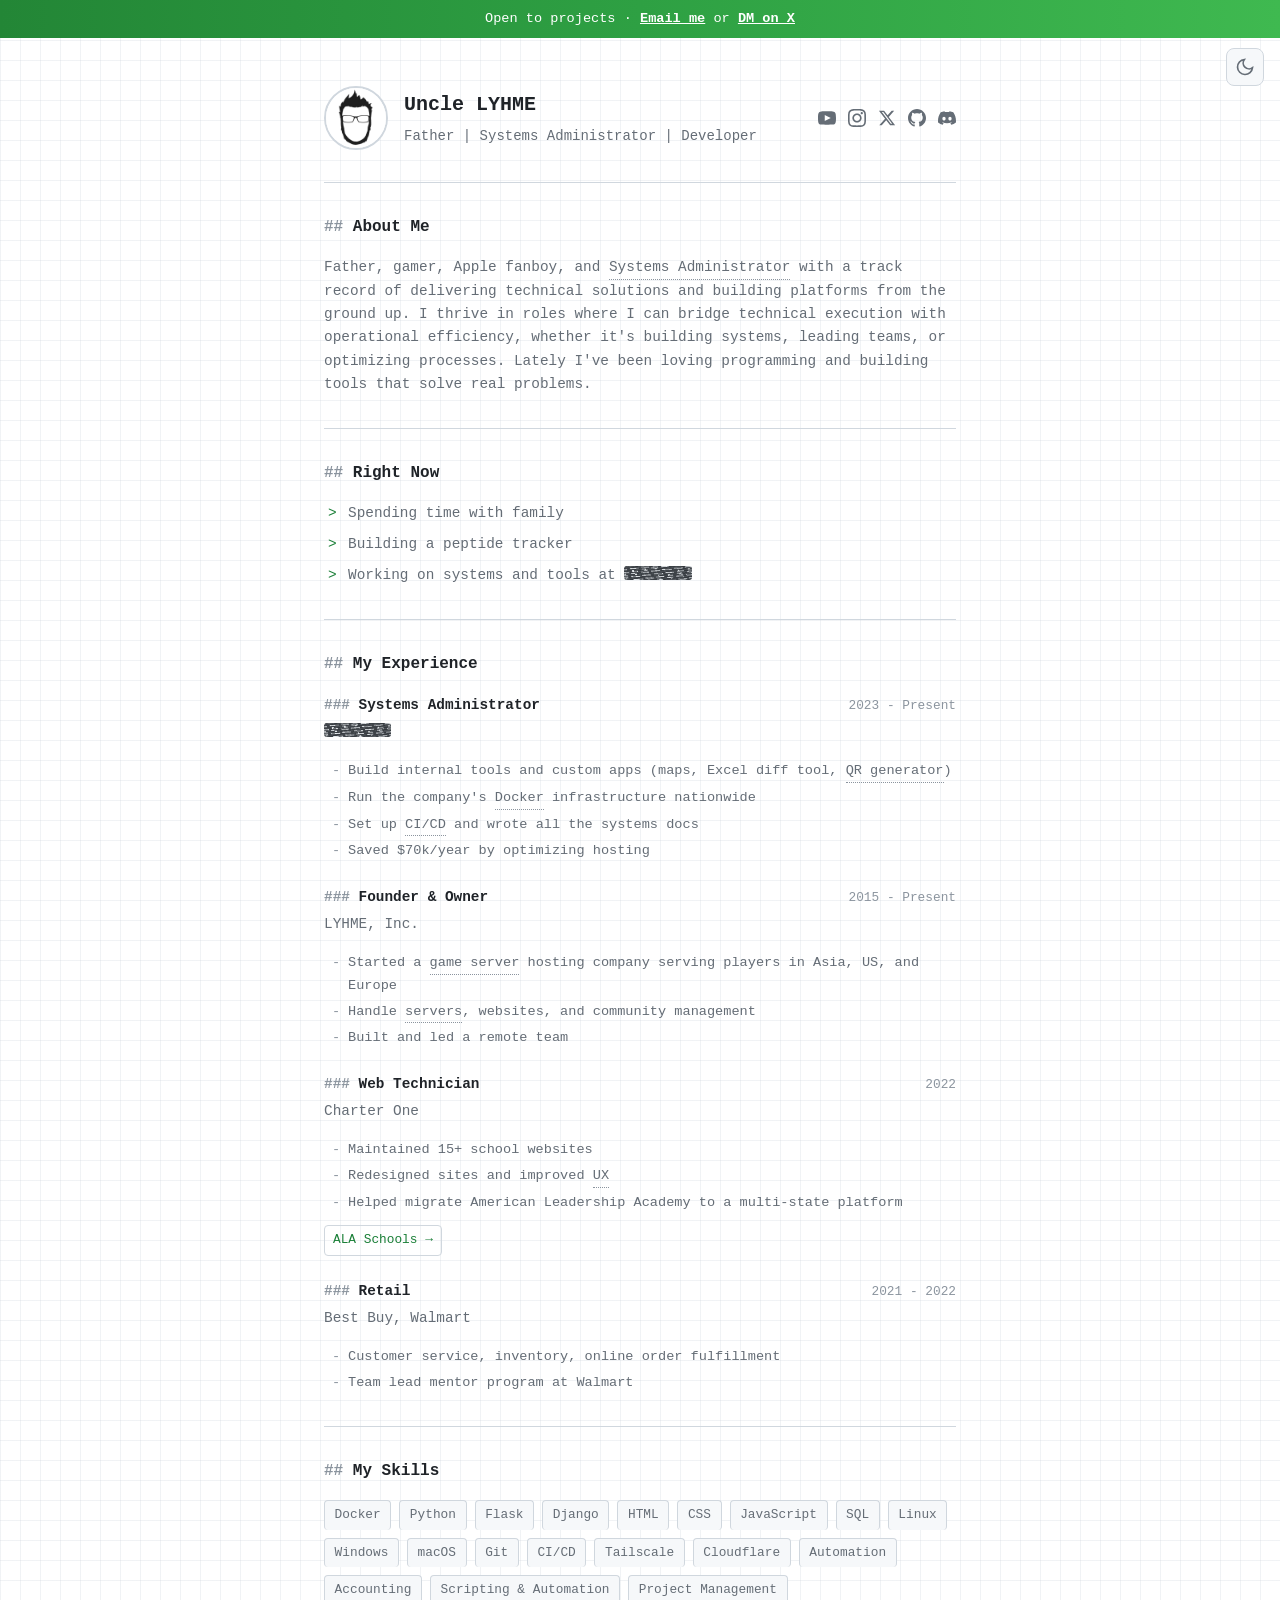
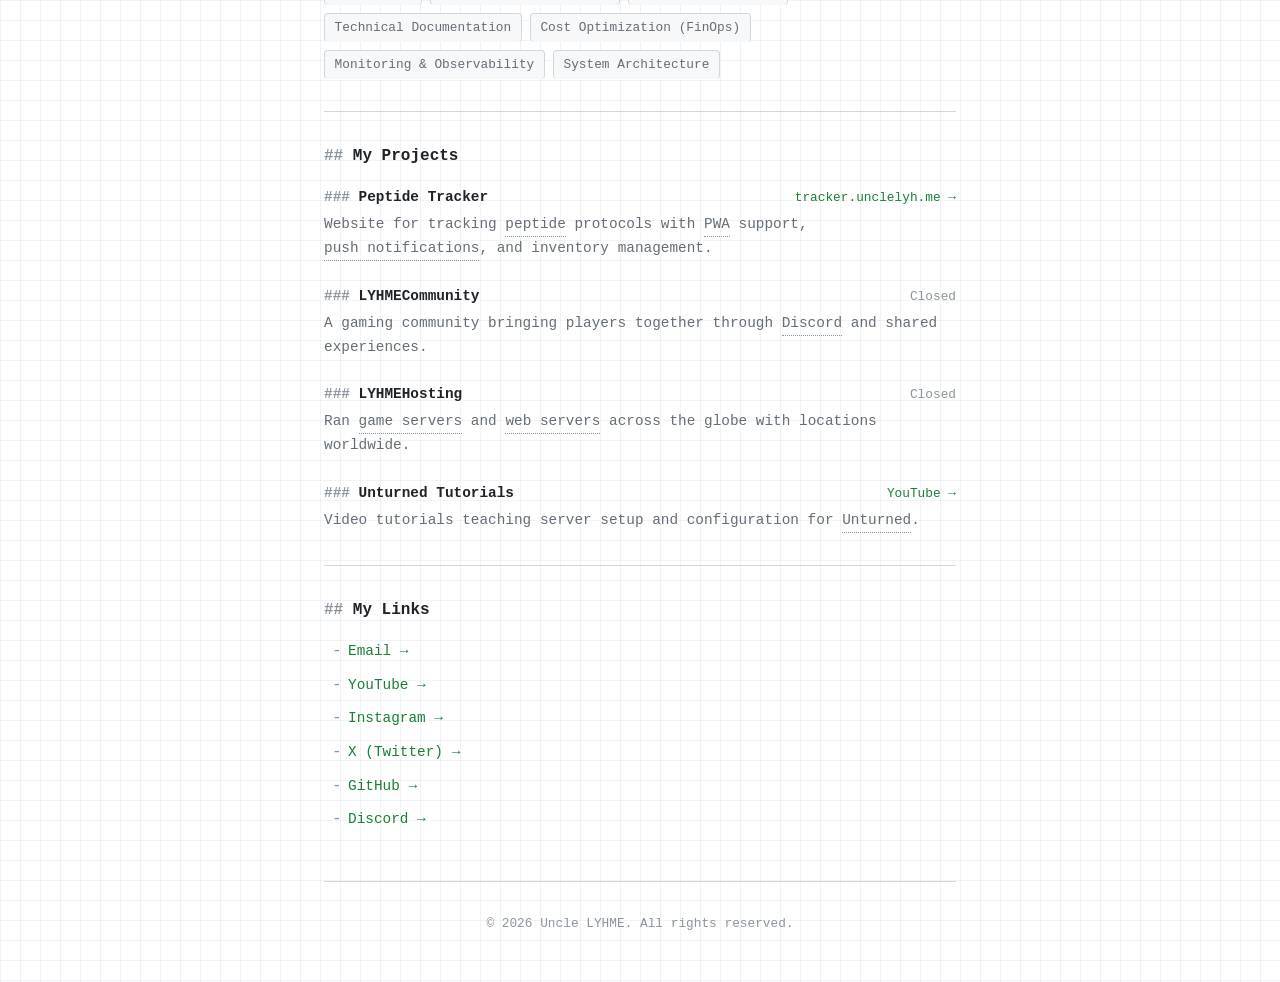
==== index.html @ 9dc076cb "Initial public website release" ====
<!DOCTYPE html>
<html lang="en">
<head>
    <meta charset="UTF-8">
    <meta name="viewport" content="width=device-width, initial-scale=1.0">
    <meta name="theme-color" content="#0d1117">

    <!-- SEO Meta Tags -->
    <meta name="description" content="Uncle LYHME - Systems Administrator and Developer. Founder of LYHME, Inc. Building tools and infrastructure that solve real problems.">
    <meta name="author" content="Uncle LYHME">

    <!-- Open Graph / Social -->
    <meta property="og:type" content="website">
    <meta property="og:title" content="Uncle LYHME - Systems Administrator | Developer">
    <meta property="og:description" content="Systems Administrator and Developer. Founder of LYHME, Inc. Building tools and infrastructure that solve real problems.">
    <meta property="og:url" content="https://unclelyh.me">

    <!-- Twitter Card -->
    <meta name="twitter:card" content="summary">
    <meta name="twitter:title" content="Uncle LYHME">
    <meta name="twitter:description" content="Systems Administrator and Developer. Founder of LYHME, Inc.">

    <title>Uncle LYHME | Systems Administrator & Developer</title>
    <link rel="stylesheet" href="assets/css/style.css?v=21">
    <link rel="icon" href="./assets/img/avatar.png" type="image/png">

    <!-- Canonical URL -->
    <link rel="canonical" href="https://unclelyh.me">
    <link rel="alternate" type="text/markdown" href="https://unclelyh.me/index.md">
    <link rel="api-catalog" href="https://unclelyh.me/.well-known/api-catalog">
    <link rel="describedby" href="https://unclelyh.me/.well-known/llms.txt">

    <!-- Prevent theme flash -->
    <script>
        (function() {
            const saved = localStorage.getItem('theme');
            const prefersDark = window.matchMedia('(prefers-color-scheme: dark)').matches;
            const theme = saved || (prefersDark ? 'dark' : 'light');
            document.documentElement.setAttribute('data-theme', theme);
        })();
    </script>
</head>

<body>
    <!-- Skip to Content -->
    <a href="#about" class="skip-link">Skip to content</a>

    <!-- Contact Banner -->
    <div class="banner">
        Open to projects · <a href="#" class="js-ob-email" data-email-b64="aWFtbHlobWVAZ21haWwuY29t">Email me</a> or <a href="https://x.com/unclelyhme" target="_blank" rel="noopener noreferrer">DM on X</a>
    </div>

    <!-- Theme Toggle -->
    <button class="theme-toggle" id="theme-toggle" aria-label="Toggle dark/light mode" title="Toggle theme">
        <svg class="sun-icon" xmlns="http://www.w3.org/2000/svg" viewBox="0 0 24 24" fill="none" stroke="currentColor" stroke-width="2">
            <circle cx="12" cy="12" r="5"/>
            <line x1="12" y1="1" x2="12" y2="3"/>
            <line x1="12" y1="21" x2="12" y2="23"/>
            <line x1="4.22" y1="4.22" x2="5.64" y2="5.64"/>
            <line x1="18.36" y1="18.36" x2="19.78" y2="19.78"/>
            <line x1="1" y1="12" x2="3" y2="12"/>
            <line x1="21" y1="12" x2="23" y2="12"/>
            <line x1="4.22" y1="19.78" x2="5.64" y2="18.36"/>
            <line x1="18.36" y1="5.64" x2="19.78" y2="4.22"/>
        </svg>
        <svg class="moon-icon" xmlns="http://www.w3.org/2000/svg" viewBox="0 0 24 24" fill="none" stroke="currentColor" stroke-width="2">
            <path d="M21 12.79A9 9 0 1 1 11.21 3 7 7 0 0 0 21 12.79z"/>
        </svg>
    </button>

    <main class="container">
        <!-- Header Section -->
        <header class="header">
            <img src="./assets/img/avatar.png" alt="Uncle LYHME profile photo" class="avatar">
            <div class="header-content">
                <h1>Uncle LYHME</h1>
                <p class="tagline">Father | Systems Administrator | Developer</p>
            </div>
            <nav class="social-links" aria-label="Social media links">
                <a href="https://youtube.com/c/unclelyhme" target="_blank" rel="noopener noreferrer" aria-label="YouTube" title="YouTube">
                    <svg xmlns="http://www.w3.org/2000/svg" viewBox="0 0 24 24" fill="currentColor" class="icon">
                        <path d="M19.615 3.184c-3.604-.246-11.631-.245-15.23 0-3.897.266-4.356 2.62-4.385 8.816.029 6.185.484 8.549 4.385 8.816 3.6.245 11.626.246 15.23 0 3.897-.266 4.356-2.62 4.385-8.816-.029-6.185-.484-8.549-4.385-8.816zm-10.615 12.816v-8l8 3.993-8 4.007z"/>
                    </svg>
                </a>
                <a href="https://www.instagram.com/unclelyhme" target="_blank" rel="noopener noreferrer" aria-label="Instagram" title="Instagram">
                    <svg xmlns="http://www.w3.org/2000/svg" viewBox="0 0 24 24" fill="currentColor" class="icon">
                        <path d="M12 2.163c3.204 0 3.584.012 4.85.07 3.252.148 4.771 1.691 4.919 4.919.058 1.265.069 1.645.069 4.849 0 3.205-.012 3.584-.069 4.849-.149 3.225-1.664 4.771-4.919 4.919-1.266.058-1.644.07-4.85.07-3.204 0-3.584-.012-4.849-.07-3.26-.149-4.771-1.699-4.919-4.92-.058-1.265-.07-1.644-.07-4.849 0-3.204.013-3.583.07-4.849.149-3.227 1.664-4.771 4.919-4.919 1.266-.057 1.645-.069 4.849-.069zm0-2.163c-3.259 0-3.667.014-4.947.072-4.358.2-6.78 2.618-6.98 6.98-.059 1.281-.073 1.689-.073 4.948 0 3.259.014 3.668.072 4.948.2 4.358 2.618 6.78 6.98 6.98 1.281.058 1.689.072 4.948.072 3.259 0 3.668-.014 4.948-.072 4.354-.2 6.782-2.618 6.979-6.98.059-1.28.073-1.689.073-4.948 0-3.259-.014-3.667-.072-4.947-.196-4.354-2.617-6.78-6.979-6.98-1.281-.059-1.69-.073-4.949-.073zm0 5.838c-3.403 0-6.162 2.759-6.162 6.162s2.759 6.163 6.162 6.163 6.162-2.759 6.162-6.163c0-3.403-2.759-6.162-6.162-6.162zm0 10.162c-2.209 0-4-1.79-4-4 0-2.209 1.791-4 4-4s4 1.791 4 4c0 2.21-1.791 4-4 4zm6.406-11.845c-.796 0-1.441.645-1.441 1.44s.645 1.44 1.441 1.44c.795 0 1.439-.645 1.439-1.44s-.644-1.44-1.439-1.44z"/>
                    </svg>
                </a>
                <a href="https://x.com/unclelyhme" target="_blank" rel="noopener noreferrer" aria-label="X (Twitter)" title="X (Twitter)">
                    <svg xmlns="http://www.w3.org/2000/svg" viewBox="0 0 24 24" fill="currentColor" class="icon">
                        <path d="M18.244 2.25h3.308l-7.227 8.26 8.502 11.24H16.17l-5.214-6.817L4.99 21.75H1.68l7.73-8.835L1.254 2.25H8.08l4.713 6.231zm-1.161 17.52h1.833L7.084 4.126H5.117z"/>
                    </svg>
                </a>
                <a href="https://github.com/unclelyhme" target="_blank" rel="noopener noreferrer" aria-label="GitHub" title="GitHub">
                    <svg xmlns="http://www.w3.org/2000/svg" viewBox="0 0 24 24" fill="currentColor" class="icon">
                        <path d="M12 0c-6.626 0-12 5.373-12 12 0 5.302 3.438 9.8 8.207 11.387.599.111.793-.261.793-.577v-2.234c-3.338.726-4.033-1.416-4.033-1.416-.546-1.387-1.333-1.756-1.333-1.756-1.089-.745.083-.729.083-.729 1.205.084 1.839 1.237 1.839 1.237 1.07 1.834 2.807 1.304 3.492.997.107-.775.418-1.305.762-1.604-2.665-.305-5.467-1.334-5.467-5.931 0-1.311.469-2.381 1.236-3.221-.124-.303-.535-1.524.117-3.176 0 0 1.008-.322 3.301 1.23.957-.266 1.983-.399 3.003-.404 1.02.005 2.047.138 3.006.404 2.291-1.552 3.297-1.23 3.297-1.23.653 1.653.242 2.874.118 3.176.77.84 1.235 1.911 1.235 3.221 0 4.609-2.807 5.624-5.479 5.921.43.372.823 1.102.823 2.222v3.293c0 .319.192.694.801.576 4.765-1.589 8.199-6.086 8.199-11.386 0-6.627-5.373-12-12-12z"/>
                    </svg>
                </a>
                <a href="https://discord.gg/deb5PtNr7k" target="_blank" rel="noopener noreferrer" aria-label="Discord" title="Discord">
                    <svg xmlns="http://www.w3.org/2000/svg" viewBox="0 0 24 24" fill="currentColor" class="icon">
                        <path d="M20.317 4.3698a19.7913 19.7913 0 00-4.8851-1.5152.0741.0741 0 00-.0785.0371c-.211.3753-.4447.8648-.6083 1.2495-1.8447-.2762-3.68-.2762-5.4868 0-.1636-.3933-.4058-.8742-.6177-1.2495a.077.077 0 00-.0785-.037 19.7363 19.7363 0 00-4.8852 1.515.0699.0699 0 00-.0321.0277C.5334 9.0458-.319 13.5799.0992 18.0578a.0824.0824 0 00.0312.0561c2.0528 1.5076 4.0413 2.4228 5.9929 3.0294a.0777.0777 0 00.0842-.0276c.4616-.6304.8731-1.2952 1.226-1.9942a.076.076 0 00-.0416-.1057c-.6528-.2476-1.2743-.5495-1.8722-.8923a.077.077 0 01-.0076-.1277c.1258-.0943.2517-.1923.3718-.2914a.0743.0743 0 01.0776-.0105c3.9278 1.7933 8.18 1.7933 12.0614 0a.0739.0739 0 01.0785.0095c.1202.099.246.1981.3728.2924a.077.077 0 01-.0066.1276 12.2986 12.2986 0 01-1.873.8914.0766.0766 0 00-.0407.1067c.3604.698.7719 1.3628 1.225 1.9932a.076.076 0 00.0842.0286c1.961-.6067 3.9495-1.5219 6.0023-3.0294a.077.077 0 00.0313-.0552c.5004-5.177-.8382-9.6739-3.5485-13.6604a.061.061 0 00-.0312-.0286zM8.02 15.3312c-1.1825 0-2.1569-1.0857-2.1569-2.419 0-1.3332.9555-2.4189 2.157-2.4189 1.2108 0 2.1757 1.0952 2.1568 2.419 0 1.3332-.9555 2.4189-2.1569 2.4189zm7.9748 0c-1.1825 0-2.1569-1.0857-2.1569-2.419 0-1.3332.9554-2.4189 2.1569-2.4189 1.2108 0 2.1757 1.0952 2.1568 2.419 0 1.3332-.946 2.4189-2.1568 2.4189z"/>
                    </svg>
                </a>
            </nav>
        </header>

        <hr class="divider">

        <!-- About Section -->
        <section class="section" id="about">
            <h2>About Me</h2>
            <p>
                Father, gamer, Apple fanboy, and <span class="tooltip" tabindex="0">Systems Administrator<span class="tooltip-text">Someone who manages and maintains computer systems and servers</span></span> with a track record of delivering technical solutions
                and building platforms from the ground up. I thrive in roles where I can bridge technical
                execution with operational efficiency, whether it's building systems, leading teams, or
                optimizing processes. Lately I've been loving programming and building tools that solve real problems.
            </p>
        </section>

        <hr class="divider">

        <!-- Now Section -->
        <section class="section" id="now">
            <h2>Right Now</h2>
            <ul class="now-list">
                <li>Spending time with family</li>
                <li>Building a peptide tracker</li>
                <li>Working on systems and tools at <span class="privacy-scribble" aria-label="private company"></span></li>
            </ul>
        </section>

        <hr class="divider">

        <!-- Experience Section -->
        <section class="section" id="experience">
            <h2>My Experience</h2>

            <article class="entry">
                <div class="entry-header">
                    <h3>Systems Administrator</h3>
                    <span class="date">2023 - Present</span>
                </div>
                <p class="company"><span class="privacy-scribble" aria-label="private company"></span></p>
                <ul>
                    <li>Build internal tools and custom apps (maps, Excel diff tool, <span class="tooltip" tabindex="0">QR generator<span class="tooltip-text">Creates those square barcodes you scan with your phone</span></span>)</li>
                    <li>Run the company's <span class="tooltip" tabindex="0">Docker<span class="tooltip-text">Software that packages apps into containers so they run the same everywhere</span></span> infrastructure nationwide</li>
                    <li>Set up <span class="tooltip" tabindex="0">CI/CD<span class="tooltip-text">Continuous integration/deployment - automates testing and releasing code</span></span> and wrote all the systems docs</li>
                    <li>Saved $70k/year by optimizing hosting</li>
                </ul>
            </article>

            <article class="entry">
                <div class="entry-header">
                    <h3>Founder & Owner</h3>
                    <span class="date">2015 - Present</span>
                </div>
                <p class="company">LYHME, Inc.</p>
                <ul>
                    <li>Started a <span class="tooltip" tabindex="0">game server<span class="tooltip-text">A computer that hosts multiplayer games so players can connect and play together</span></span> hosting company serving players in Asia, US, and Europe</li>
                    <li>Handle <span class="tooltip" tabindex="0">servers<span class="tooltip-text">Computers that run 24/7 to host websites and apps</span></span>, websites, and community management</li>
                    <li>Built and led a remote team</li>
                </ul>
            </article>

            <article class="entry">
                <div class="entry-header">
                    <h3>Web Technician</h3>
                    <span class="date">2022</span>
                </div>
                <p class="company">Charter One</p>
                <ul>
                    <li>Maintained 15+ school websites</li>
                    <li>Redesigned sites and improved <span class="tooltip" tabindex="0">UX<span class="tooltip-text">User experience - how easy and enjoyable a website is to use</span></span></li>
                    <li>Helped migrate American Leadership Academy to a multi-state platform</li>
                </ul>
                <div class="entry-links">
                    <a href="https://alaschools.org" target="_blank" rel="noopener noreferrer" class="entry-link">ALA Schools &rarr;</a>
                </div>
            </article>

            <article class="entry">
                <div class="entry-header">
                    <h3>Retail</h3>
                    <span class="date">2021 - 2022</span>
                </div>
                <p class="company">Best Buy, Walmart</p>
                <ul>
                    <li>Customer service, inventory, online order fulfillment</li>
                    <li>Team lead mentor program at Walmart</li>
                </ul>
            </article>
        </section>

        <hr class="divider">

        <!-- Skills Section -->
        <section class="section" id="skills">
            <h2>My Skills</h2>
            <div class="skills-list">
                <span class="skill-tag tooltip" tabindex="0">Docker<span class="tooltip-text">Packages apps into containers so they run the same everywhere</span></span>
                <span class="skill-tag tooltip" tabindex="0">Python<span class="tooltip-text">Programming language great for automation and web apps</span></span>
                <span class="skill-tag tooltip" tabindex="0">Flask<span class="tooltip-text">Lightweight Python framework for building websites</span></span>
                <span class="skill-tag tooltip" tabindex="0">Django<span class="tooltip-text">Full-featured Python framework for building web applications</span></span>
                <span class="skill-tag tooltip" tabindex="0">HTML<span class="tooltip-text">The structure and content of web pages</span></span>
                <span class="skill-tag tooltip" tabindex="0">CSS<span class="tooltip-text">Styles and visual design for websites</span></span>
                <span class="skill-tag tooltip" tabindex="0">JavaScript<span class="tooltip-text">Makes websites interactive and dynamic</span></span>
                <span class="skill-tag tooltip" tabindex="0">SQL<span class="tooltip-text">Language for storing and querying data in databases</span></span>
                <span class="skill-tag tooltip" tabindex="0">Linux<span class="tooltip-text">Open-source operating system that powers most servers</span></span>
                <span class="skill-tag tooltip" tabindex="0">Windows<span class="tooltip-text">Microsoft's operating system for PCs and servers</span></span>
                <span class="skill-tag tooltip" tabindex="0">macOS<span class="tooltip-text">Apple's operating system for Mac computers</span></span>
                <span class="skill-tag tooltip" tabindex="0">Git<span class="tooltip-text">Tracks changes to code and enables collaboration</span></span>
                <span class="skill-tag tooltip" tabindex="0">CI/CD<span class="tooltip-text">Automates testing and deploying code changes</span></span>
                <span class="skill-tag tooltip" tabindex="0">Tailscale<span class="tooltip-text">VPN service that connects your devices securely over the internet</span></span>
                <span class="skill-tag tooltip" tabindex="0">Cloudflare<span class="tooltip-text">Service that protects and speeds up websites</span></span>
                <span class="skill-tag tooltip" tabindex="0">Automation<span class="tooltip-text">Making computers do repetitive tasks automatically</span></span>
                <span class="skill-tag tooltip" tabindex="0">Accounting<span class="tooltip-text">Tracking money, expenses, and financial records</span></span>
                <span class="skill-tag tooltip" tabindex="0">Scripting &amp; Automation<span class="tooltip-text">Builds scripts and workflows to automate repetitive operational tasks</span></span>
                <span class="skill-tag tooltip" tabindex="0">Project Management<span class="tooltip-text">Plans and coordinates technical work from kickoff to delivery</span></span>
                <span class="skill-tag tooltip" tabindex="0">Technical Documentation<span class="tooltip-text">Creates clear system, process, and runbook documentation</span></span>
                <span class="skill-tag tooltip" tabindex="0">Cost Optimization (FinOps)<span class="tooltip-text">Reduces infrastructure spend while maintaining performance and reliability</span></span>
                <span class="skill-tag tooltip" tabindex="0">Monitoring &amp; Observability<span class="tooltip-text">Uses Prometheus, Grafana, and alerting to detect and troubleshoot issues quickly</span></span>
                <span class="skill-tag tooltip" tabindex="0">System Architecture<span class="tooltip-text">Designs scalable and maintainable systems that support business growth</span></span>
            </div>
        </section>

        <hr class="divider">

        <!-- Projects Section -->
        <section class="section" id="projects">
            <h2>My Projects</h2>

            <article class="entry">
                <div class="entry-header">
                    <h3>Peptide Tracker</h3>
                    <a href="https://tracker.unclelyh.me" target="_blank" rel="noopener noreferrer" class="link-arrow">tracker.unclelyh.me &rarr;</a>
                </div>
                <p>Website for tracking <span class="tooltip" tabindex="0">peptide<span class="tooltip-text">Small proteins used for health and wellness</span></span> protocols with <span class="tooltip" tabindex="0">PWA<span class="tooltip-text">Progressive web app - can be installed on your phone like a regular app</span></span> support, <span class="tooltip" tabindex="0">push notifications<span class="tooltip-text">Alerts that pop up on your phone even when the app is closed</span></span>, and inventory management.</p>
            </article>

            <article class="entry">
                <div class="entry-header">
                    <h3>LYHMECommunity</h3>
                    <span class="date">Closed</span>
                </div>
                <p>A gaming community bringing players together through <span class="tooltip" tabindex="0">Discord<span class="tooltip-text">A free chat app for voice, video, and text - popular with gamers</span></span> and shared experiences.</p>
            </article>

            <article class="entry">
                <div class="entry-header">
                    <h3>LYHMEHosting</h3>
                    <span class="date">Closed</span>
                </div>
                <p>Ran <span class="tooltip" tabindex="0">game servers<span class="tooltip-text">Computers that host multiplayer games so players can connect and play together</span></span> and <span class="tooltip" tabindex="0">web servers<span class="tooltip-text">Computers that host websites and web applications</span></span> across the globe with locations worldwide.</p>
            </article>

            <article class="entry">
                <div class="entry-header">
                    <h3>Unturned Tutorials</h3>
                    <a href="https://youtube.com/c/unclelyhme" target="_blank" rel="noopener noreferrer" class="link-arrow">YouTube &rarr;</a>
                </div>
                <p>Video tutorials teaching server setup and configuration for <span class="tooltip" tabindex="0">Unturned<span class="tooltip-text">A free-to-play survival game on Steam</span></span>.</p>
            </article>
        </section>

        <hr class="divider">

        <!-- Links Section -->
        <section class="section" id="links">
            <h2>My Links</h2>
            <ul class="link-list">
                <li><a href="#" class="copy-email js-ob-email" data-email-b64="aWFtbHlobWVAZ21haWwuY29t">Email &rarr;</a></li>
                <li><a href="https://youtube.com/c/unclelyhme" target="_blank" rel="noopener noreferrer">YouTube &rarr;</a></li>
                <li><a href="https://www.instagram.com/unclelyhme" target="_blank" rel="noopener noreferrer">Instagram &rarr;</a></li>
                <li><a href="https://x.com/unclelyhme" target="_blank" rel="noopener noreferrer">X (Twitter) &rarr;</a></li>
                <li><a href="https://github.com/unclelyhme" target="_blank" rel="noopener noreferrer">GitHub &rarr;</a></li>
                <li><a href="https://discord.gg/deb5PtNr7k" target="_blank" rel="noopener noreferrer">Discord &rarr;</a></li>
            </ul>
        </section>

        <!-- Footer -->
        <footer class="footer">
            <p>&copy; <span id="year"></span> Uncle LYHME. All rights reserved.</p>
        </footer>
    </main>

    <!-- Back to Top Button -->
    <button class="back-to-top" id="back-to-top" aria-label="Back to top" title="Back to top">
        <svg xmlns="http://www.w3.org/2000/svg" viewBox="0 0 24 24" fill="none" stroke="currentColor" stroke-width="2" stroke-linecap="round" stroke-linejoin="round">
            <polyline points="18 15 12 9 6 15"></polyline>
        </svg>
    </button>

    <!-- Toast Notification -->
    <div class="toast" id="toast"></div>

    <script type="module" src="assets/js/main.js?v=21"></script>
</body>
</html>
---- assets/css/style.css ----
/* ============================================
   Variables & Theme
   ============================================ */
:root {
    --font-mono: ui-monospace, SFMono-Regular, "SF Mono", Menlo, Consolas, "Liberation Mono", monospace;
    --max-width: 680px;
}

/* Dark theme (default) */
:root, [data-theme="dark"] {
    --bg-primary: #0d1117;
    --bg-secondary: #161b22;
    --text-primary: #e6edf3;
    --text-secondary: #8b949e;
    --text-muted: #6e7681;
    --accent: #3fb950;
    --accent-hover: #56d364;
    --border: #30363d;
    --grid-color: rgba(48, 54, 61, 0.2);
}

/* Light theme */
[data-theme="light"] {
    --bg-primary: #ffffff;
    --bg-secondary: #f6f8fa;
    --text-primary: #1f2328;
    --text-secondary: #656d76;
    --text-muted: #8b949e;
    --accent: #1a7f37;
    --accent-hover: #238636;
    --border: #d0d7de;
    --grid-color: rgba(208, 215, 222, 0.3);
}

/* ============================================
   Reset
   ============================================ */
*, *::before, *::after {
    box-sizing: border-box;
    margin: 0;
    padding: 0;
}

/* ============================================
   Accessibility - Skip Link
   ============================================ */
.skip-link {
    position: absolute;
    top: -100%;
    left: 50%;
    transform: translateX(-50%);
    background: var(--bg-secondary);
    color: var(--accent);
    padding: 0.75rem 1.5rem;
    border-radius: 0 0 8px 8px;
    border: 1px solid var(--border);
    border-top: none;
    text-decoration: none;
    font-size: 0.85rem;
    z-index: 1000;
    transition: top 0.2s ease;
}

.skip-link:focus {
    top: 0;
    outline: none;
}

/* ============================================
   Accessibility - Focus States
   ============================================ */
:focus-visible {
    outline: 2px solid var(--accent);
    outline-offset: 2px;
}

/* Remove default focus for mouse users */
:focus:not(:focus-visible) {
    outline: none;
}

/* ============================================
   Theme Transition
   ============================================ */
html.theme-transitioning,
html.theme-transitioning *,
html.theme-transitioning *::before,
html.theme-transitioning *::after {
    transition: background-color 0.3s ease, color 0.3s ease, border-color 0.3s ease, fill 0.3s ease, stroke 0.3s ease !important;
}

/* ============================================
   Base Styles
   ============================================ */
html {
    font-size: 16px;
    scroll-behavior: smooth;
}

body {
    font-family: var(--font-mono);
    background-color: var(--bg-primary);
    background-image:
        linear-gradient(var(--grid-color) 1px, transparent 1px),
        linear-gradient(90deg, var(--grid-color) 1px, transparent 1px);
    background-size: 20px 20px;
    color: var(--text-primary);
    line-height: 1.6;
    min-height: 100vh;
    transition: background-color 0.3s ease, color 0.3s ease;
}

/* ============================================
   Banner
   ============================================ */
.banner {
    background: linear-gradient(90deg, #238636, #2ea043, #3fb950, #2ea043, #238636);
    background-size: 200% 100%;
    animation: gradient-shift 8s ease infinite;
    color: #ffffff;
    text-align: center;
    padding: 0.5rem 1rem;
    font-size: 0.85rem;
}

@keyframes gradient-shift {
    0%, 100% { background-position: 0% 50%; }
    50% { background-position: 100% 50%; }
}

@media (prefers-reduced-motion: reduce) {
    .banner {
        animation: none;
        background: linear-gradient(135deg, #238636 0%, #2ea043 50%, #238636 100%);
        background-size: 100% 100%;
    }
}

.banner a {
    color: #ffffff;
    text-decoration: underline;
    font-weight: 600;
}

.banner a:hover {
    opacity: 0.9;
}

/* ============================================
   Theme Toggle
   ============================================ */
.theme-toggle {
    position: fixed;
    top: 3rem;
    right: 1rem;
    background: var(--bg-secondary);
    border: 1px solid var(--border);
    border-radius: 8px;
    padding: 0.5rem;
    cursor: pointer;
    color: var(--text-secondary);
    transition: all 0.2s ease;
    display: flex;
    align-items: center;
    justify-content: center;
    z-index: 100;
}

.theme-toggle:hover {
    color: var(--accent);
    border-color: var(--accent);
}

.theme-toggle svg {
    width: 20px;
    height: 20px;
}

/* Show sun in dark mode, moon in light mode */
[data-theme="dark"] .sun-icon,
:root:not([data-theme]) .sun-icon {
    display: block;
}

[data-theme="dark"] .moon-icon,
:root:not([data-theme]) .moon-icon {
    display: none;
}

[data-theme="light"] .sun-icon {
    display: none;
}

[data-theme="light"] .moon-icon {
    display: block;
}

/* ============================================
   Container
   ============================================ */
.container {
    max-width: var(--max-width);
    margin: 0 auto;
    padding: 3rem 1.5rem;
}

@media (max-width: 480px) {
    .container {
        padding: 2rem 1rem;
    }
}

/* ============================================
   Header
   ============================================ */
.header {
    display: flex;
    align-items: center;
    gap: 1rem;
    flex-wrap: wrap;
}

.avatar {
    width: 64px;
    height: 64px;
    border-radius: 50%;
    border: 2px solid var(--border);
    flex-shrink: 0;
    transition: transform 0.3s ease, border-color 0.3s ease;
}

.avatar:hover {
    transform: scale(1.08) rotate(3deg);
    border-color: var(--accent);
}

.header-content {
    flex: 1;
    min-width: 150px;
}

.header h1 {
    font-size: 1.25rem;
    font-weight: 600;
    margin: 0;
    color: var(--text-primary);
}

.tagline {
    color: var(--text-secondary);
    font-size: 0.875rem;
    margin: 0.25rem 0 0 0;
}

.social-links {
    display: flex;
    gap: 0.75rem;
    align-items: center;
}

.social-links a {
    color: var(--text-secondary);
    transition: color 0.2s ease, transform 0.2s ease;
    display: flex;
    align-items: center;
    justify-content: center;
}

.social-links a:hover {
    color: var(--accent);
    transform: translateY(-2px);
}

.social-links svg,
.icon {
    width: 18px;
    height: 18px;
    flex-shrink: 0;
}

/* ============================================
   Divider
   ============================================ */
.divider {
    border: none;
    border-top: 1px solid var(--border);
    margin: 2rem 0;
}

/* ============================================
   Sections
   ============================================ */
.section {
    margin-bottom: 0;
}

.section h2 {
    font-size: 1rem;
    font-weight: 600;
    color: var(--text-primary);
    margin-bottom: 1rem;
}

.section h2::before {
    content: "## ";
    color: var(--text-muted);
}

.section p {
    color: var(--text-secondary);
    font-size: 0.9rem;
    margin-bottom: 1rem;
}

.section p:last-child {
    margin-bottom: 0;
}

.section strong {
    color: var(--text-primary);
    font-weight: 600;
}

/* ============================================
   Entries (Experience, Projects)
   ============================================ */
.entry {
    margin-bottom: 1.5rem;
}

.entry:last-child {
    margin-bottom: 0;
}

.entry-header {
    display: flex;
    justify-content: space-between;
    align-items: baseline;
    flex-wrap: wrap;
    gap: 0.5rem;
    margin-bottom: 0.25rem;
}

.entry h3 {
    font-size: 0.9rem;
    font-weight: 600;
    color: var(--text-primary);
    margin: 0;
}

.entry h3::before {
    content: "### ";
    color: var(--text-muted);
}

.date {
    font-size: 0.8rem;
    color: var(--text-muted);
}

.company {
    color: var(--text-secondary);
    font-size: 0.85rem;
    margin-bottom: 0.5rem;
}

.privacy-scribble {
    position: relative;
    display: inline-block;
    width: 7.8ch;
    height: 1em;
    color: transparent;
    user-select: none;
    pointer-events: none;
    white-space: nowrap;
    overflow: hidden;
    vertical-align: -0.08em;
    border-radius: 3px;
    background: color-mix(in srgb, var(--border) 46%, transparent);
}

.privacy-scribble::before {
    content: "";
    position: absolute;
    inset: -0.12em -0.2em -0.1em -0.22em;
    border-radius: 4px;
    background:
        repeating-linear-gradient(
            8deg,
            transparent 0 0.09em,
            color-mix(in srgb, var(--text-primary) 82%, var(--text-secondary) 18%) 0.09em 0.18em
        ),
        repeating-linear-gradient(
            -6deg,
            transparent 0 0.11em,
            color-mix(in srgb, var(--text-primary) 75%, var(--text-secondary) 25%) 0.11em 0.2em
        );
    opacity: 0.86;
    transform: rotate(-1.8deg) translateY(0.02em);
    filter: blur(0.12px);
    animation: privacy-scribble-wobble-a 1.6s ease-in-out infinite alternate;
}

.privacy-scribble::after {
    content: "";
    position: absolute;
    inset: -0.08em -0.18em -0.05em -0.18em;
    border-radius: 3px;
    background:
        repeating-linear-gradient(
            -14deg,
            transparent 0 0.1em,
            color-mix(in srgb, var(--text-primary) 88%, var(--text-secondary) 12%) 0.1em 0.16em
        );
    opacity: 0.65;
    transform: rotate(2.4deg) translateY(-0.01em);
    filter: blur(0.08px);
    pointer-events: none;
    animation: privacy-scribble-wobble-b 1.3s ease-in-out infinite alternate;
}

@keyframes privacy-scribble-wobble-a {
    0% { transform: rotate(-2.3deg) translateY(-0.02em) translateX(-0.02em); }
    100% { transform: rotate(-1.2deg) translateY(0.04em) translateX(0.03em); }
}

@keyframes privacy-scribble-wobble-b {
    0% { transform: rotate(2.8deg) translateY(0.01em) translateX(0.02em); }
    100% { transform: rotate(1.9deg) translateY(-0.03em) translateX(-0.03em); }
}

@media (prefers-reduced-motion: reduce) {
    .privacy-scribble::before,
    .privacy-scribble::after {
        animation: none;
    }
}

.entry ul {
    list-style: none;
    padding-left: 0;
}

.entry li {
    color: var(--text-secondary);
    font-size: 0.85rem;
    padding-left: 1.5rem;
    position: relative;
    margin-bottom: 0.25rem;
}

.entry li::before {
    content: "-";
    position: absolute;
    left: 0.5rem;
    color: var(--text-muted);
}

.link-arrow {
    font-size: 0.8rem;
    color: var(--accent);
    text-decoration: none;
    transition: color 0.2s ease, letter-spacing 0.2s ease;
}

.link-arrow:hover {
    color: var(--accent-hover);
    letter-spacing: 0.5px;
}

/* Entry Links */
.entry-links {
    display: flex;
    gap: 0.75rem;
    margin-top: 0.75rem;
    flex-wrap: wrap;
}

.entry-link {
    font-size: 0.8rem;
    color: var(--accent);
    text-decoration: none;
    padding: 0.25rem 0.5rem;
    border: 1px solid var(--border);
    border-radius: 4px;
    transition: all 0.2s ease;
}

.entry-link:hover {
    color: var(--accent-hover);
    border-color: var(--accent);
    background-color: var(--bg-secondary);
    transform: translateX(3px);
}

/* ============================================
   Now List
   ============================================ */
.now-list {
    list-style: none;
    padding: 0;
}

.now-list li {
    color: var(--text-secondary);
    font-size: 0.9rem;
    padding-left: 1.5rem;
    position: relative;
    margin-bottom: 0.5rem;
}

.now-list li::before {
    content: ">";
    position: absolute;
    left: 0.25rem;
    color: var(--accent);
}

/* ============================================
   Skills
   ============================================ */
.skills-list {
    display: flex;
    flex-wrap: wrap;
    gap: 0.5rem;
}

.skill-tag {
    font-size: 0.8rem;
    color: var(--text-secondary);
    padding: 0.25rem 0.6rem;
    border: 1px solid var(--border);
    border-radius: 4px;
    background-color: var(--bg-secondary);
    transition: border-color 0.2s ease, color 0.2s ease;
}

.skill-tag:hover {
    border-color: var(--accent);
    color: var(--text-primary);
}

/* Skill tags with tooltips - remove dotted underline since they have borders */
.skill-tag.tooltip {
    border-bottom: none;
}

/* ============================================
   Link List
   ============================================ */
.link-list {
    list-style: none;
    padding: 0;
}

.link-list li {
    margin-bottom: 0.5rem;
    padding-left: 1.5rem;
    position: relative;
}

.link-list li::before {
    content: "-";
    position: absolute;
    left: 0.5rem;
    color: var(--text-muted);
}

.link-list a {
    color: var(--accent);
    text-decoration: none;
    font-size: 0.9rem;
    transition: color 0.2s ease, padding-left 0.2s ease;
}

.link-list a:hover {
    color: var(--accent-hover);
    padding-left: 4px;
}

/* ============================================
   Footer
   ============================================ */
.footer {
    margin-top: 3rem;
    padding-top: 2rem;
    border-top: 1px solid var(--border);
}

.footer p {
    color: var(--text-muted);
    font-size: 0.8rem;
    text-align: center;
}

/* ============================================
   Tooltips
   ============================================ */
.tooltip {
    position: relative;
    display: inline-block;
    border-bottom: 1px dotted var(--text-muted);
    cursor: help;
}

.tooltip-text {
    display: none;
    position: absolute;
    bottom: calc(100% + 8px);
    left: 50%;
    transform: translateX(-50%);
    background-color: var(--bg-secondary);
    color: var(--text-secondary);
    font-size: 0.75rem;
    padding: 0.5rem 0.75rem;
    border-radius: 6px;
    border: 1px solid var(--border);
    width: max-content;
    max-width: min(250px, calc(100vw - 24px));
    text-align: center;
    z-index: 100;
    white-space: normal;
    line-height: 1.4;
    opacity: 0;
    transition: opacity 0.15s ease;
}

.tooltip-text.positioned {
    opacity: 1;
}

.tooltip-text::after {
    content: "";
    position: absolute;
    top: 100%;
    left: var(--arrow-left, 50%);
    transform: translateX(-50%);
    border-width: 6px;
    border-style: solid;
    border-color: var(--border) transparent transparent transparent;
}

.tooltip-text.visible {
    display: block;
}

/* ============================================
   Code-like elements
   ============================================ */
code, pre {
    font-family: var(--font-mono);
    background-color: var(--bg-secondary);
    border-radius: 4px;
    padding: 0.2rem 0.4rem;
    font-size: 0.85rem;
}

/* ============================================
   Selection
   ============================================ */
::selection {
    background-color: var(--accent);
    color: var(--bg-primary);
}

/* ============================================
   Back to Top Button
   ============================================ */
.back-to-top {
    position: fixed;
    bottom: 2rem;
    right: 1rem;
    background: var(--bg-secondary);
    border: 1px solid var(--border);
    border-radius: 8px;
    padding: 0.5rem;
    cursor: pointer;
    color: var(--text-secondary);
    opacity: 0;
    visibility: hidden;
    transition: all 0.3s ease;
    z-index: 100;
    display: flex;
    align-items: center;
    justify-content: center;
}

.back-to-top.visible {
    opacity: 1;
    visibility: visible;
}

.back-to-top:hover {
    color: var(--accent);
    border-color: var(--accent);
    transform: translateY(-2px);
}

.back-to-top svg {
    width: 20px;
    height: 20px;
}

/* ============================================
   Toast Notification
   ============================================ */
.toast {
    position: fixed;
    bottom: 2rem;
    left: 50%;
    transform: translateX(-50%) translateY(100px);
    background: var(--bg-secondary);
    border: 1px solid var(--accent);
    border-radius: 8px;
    padding: 0.75rem 1.25rem;
    color: var(--text-primary);
    font-size: 0.85rem;
    opacity: 0;
    visibility: hidden;
    transition: all 0.3s ease;
    z-index: 1000;
}

.toast.visible {
    opacity: 1;
    visibility: visible;
    transform: translateX(-50%) translateY(0);
}

/* ============================================
   Print Styles
   ============================================ */
@media print {
    body {
        background: white;
        color: black;
    }

    .theme-toggle,
    .social-links {
        display: none;
    }

    a {
        color: black;
        text-decoration: underline;
    }

    .divider {
        border-color: #ccc;
    }

    .section h2::before,
    .entry h3::before {
        color: #666;
    }
}
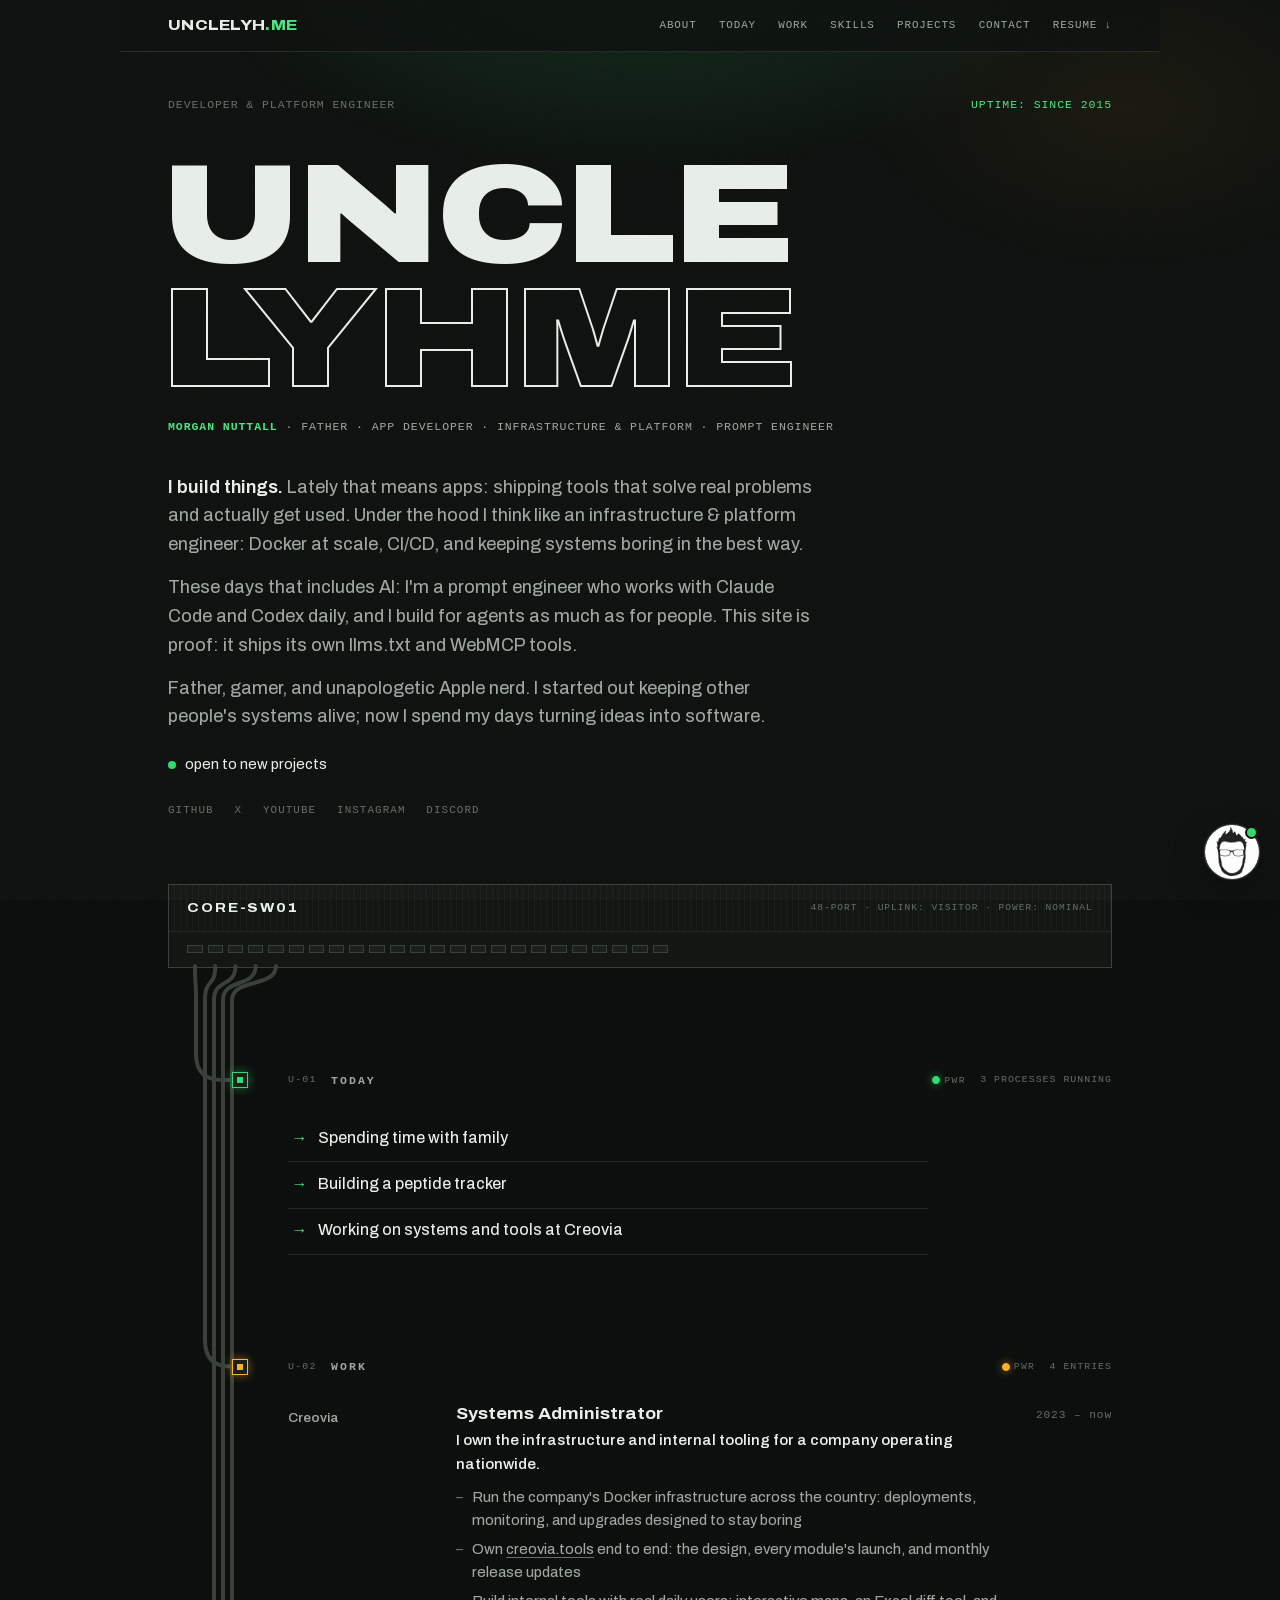
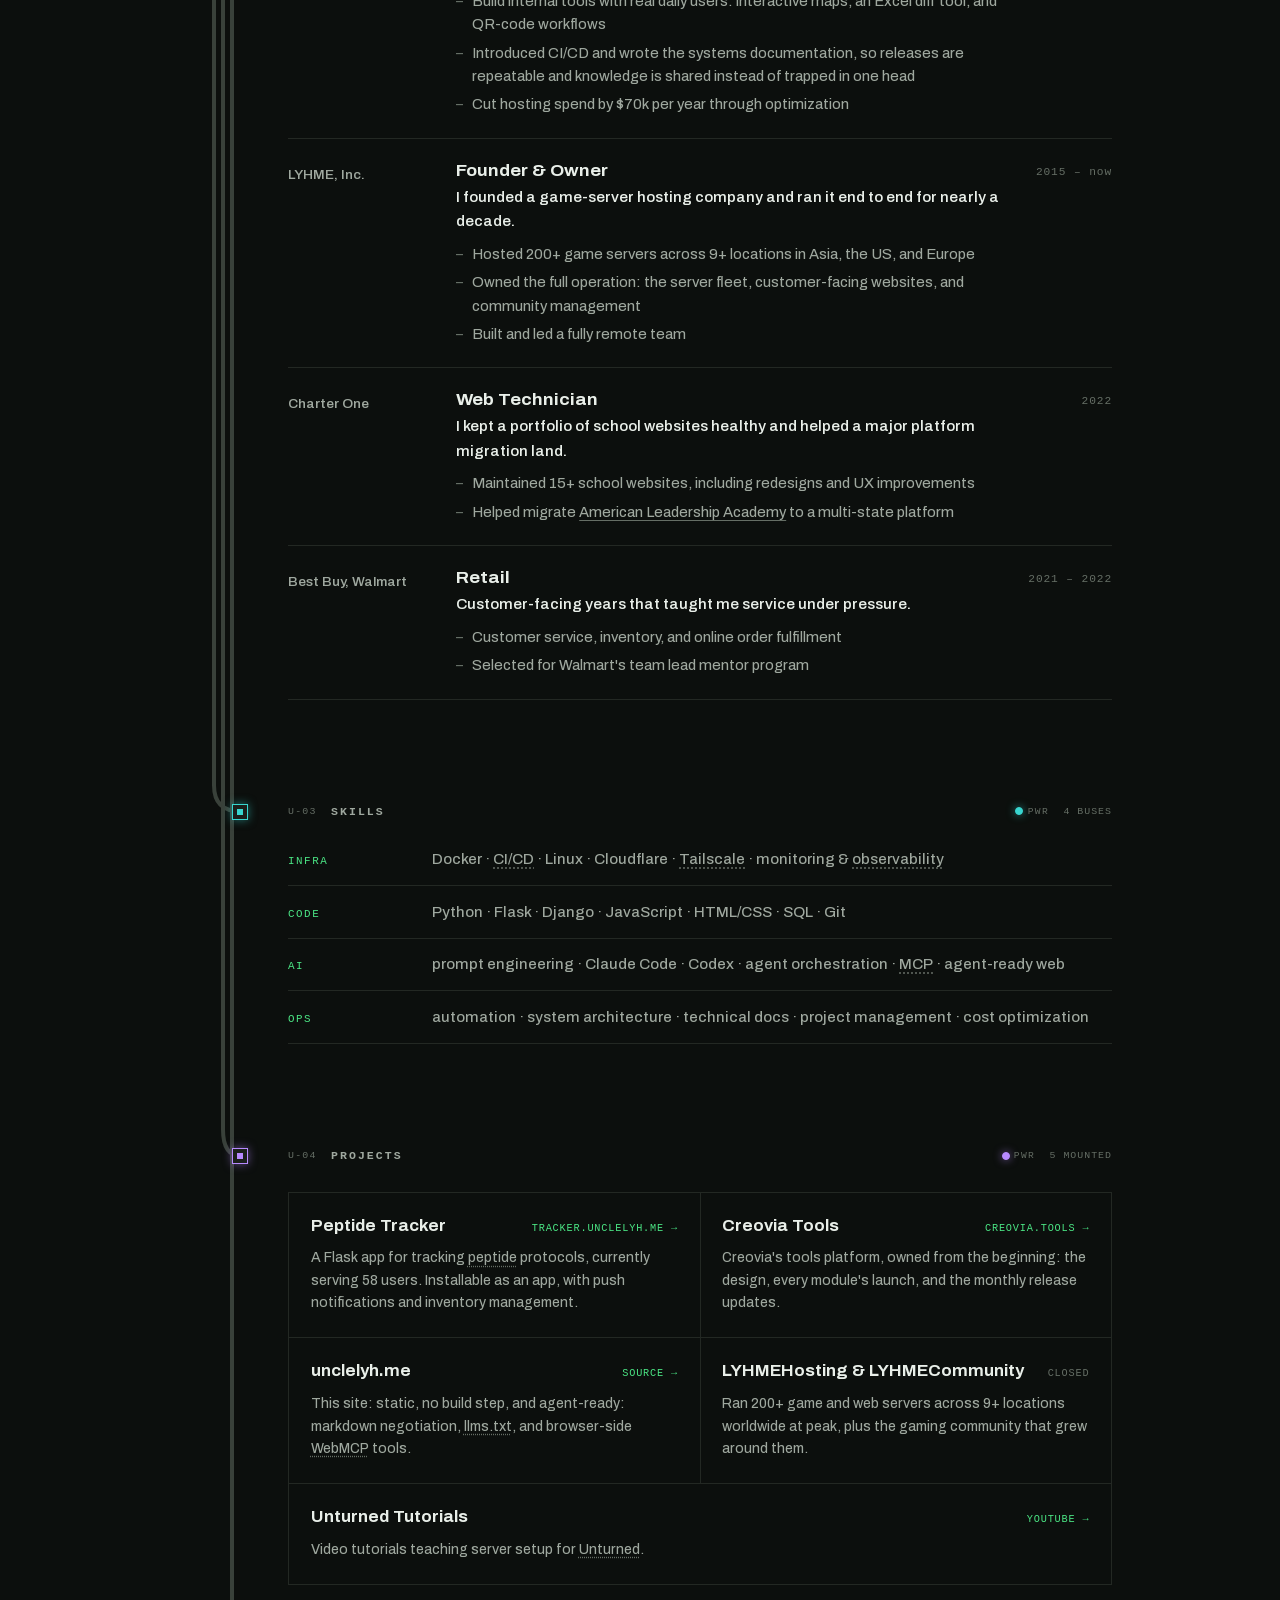
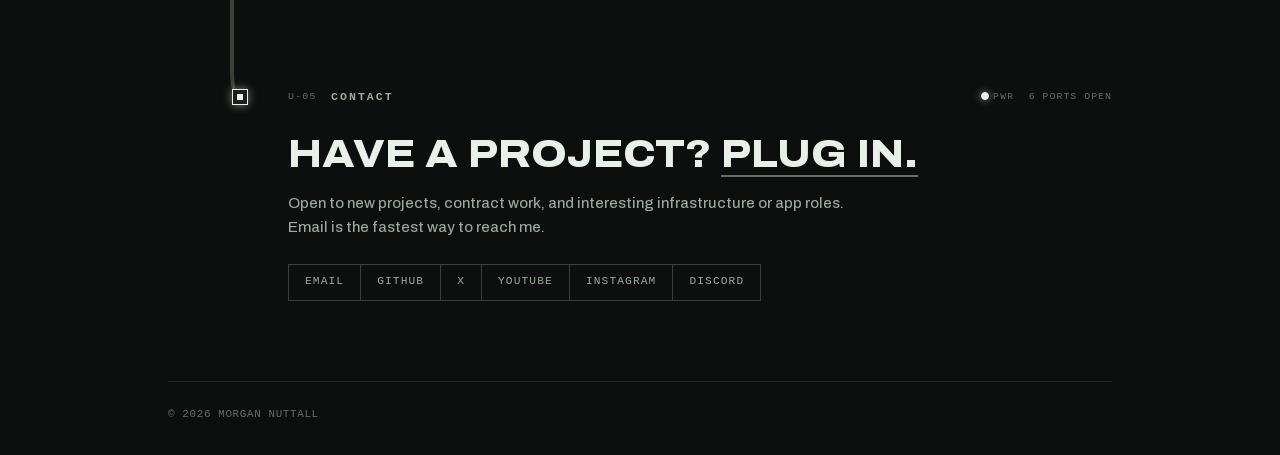
==== commit d491008b: "feat: datacenter redesign with chat greeter, cable rack, and ATS resume" ====
--- a/index.html
+++ b/index.html
@@ -3,25 +3,29 @@
 <head>
     <meta charset="UTF-8">
     <meta name="viewport" content="width=device-width, initial-scale=1.0">
-    <meta name="theme-color" content="#0d1117">
+    <meta name="theme-color" content="#0e0e10">
+    <meta name="color-scheme" content="dark">
 
     <!-- SEO Meta Tags -->
-    <meta name="description" content="Uncle LYHME - Systems Administrator and Developer. Founder of LYHME, Inc. Building tools and infrastructure that solve real problems.">
-    <meta name="author" content="Uncle LYHME">
+    <meta name="description" content="Morgan Nuttall (Uncle LYHME) - developer who builds apps and the infrastructure to run them. Docker at scale, CI/CD, and prompt engineering with Claude Code and Codex. Founder of LYHME, Inc.">
+    <meta name="author" content="Morgan Nuttall">
 
     <!-- Open Graph / Social -->
     <meta property="og:type" content="website">
-    <meta property="og:title" content="Uncle LYHME - Systems Administrator | Developer">
-    <meta property="og:description" content="Systems Administrator and Developer. Founder of LYHME, Inc. Building tools and infrastructure that solve real problems.">
+    <meta property="og:title" content="Morgan Nuttall - Developer & Platform Engineer">
+    <meta property="og:description" content="I build apps and the infrastructure to run them. Docker at scale, CI/CD, and tools that solve real problems. Founder of LYHME, Inc.">
     <meta property="og:url" content="https://unclelyh.me">
+    <meta property="og:image" content="https://unclelyh.me/assets/img/avatar.png">
 
     <!-- Twitter Card -->
     <meta name="twitter:card" content="summary">
-    <meta name="twitter:title" content="Uncle LYHME">
-    <meta name="twitter:description" content="Systems Administrator and Developer. Founder of LYHME, Inc.">
-
-    <title>Uncle LYHME | Systems Administrator & Developer</title>
-    <link rel="stylesheet" href="assets/css/style.css?v=21">
+    <meta name="twitter:title" content="Morgan Nuttall">
+    <meta name="twitter:description" content="Developer who builds apps and the infrastructure to run them. Founder of LYHME, Inc.">
+
+    <title>Morgan Nuttall | Developer & Platform Engineer</title>
+    <link rel="stylesheet" href="assets/css/tokens.css?v=40">
+    <link rel="stylesheet" href="assets/css/layout.css?v=40">
+    <link rel="stylesheet" href="assets/css/components.css?v=40">
     <link rel="icon" href="./assets/img/avatar.png" type="image/png">
 
     <!-- Canonical URL -->
@@ -29,271 +33,398 @@
     <link rel="alternate" type="text/markdown" href="https://unclelyh.me/index.md">
     <link rel="api-catalog" href="https://unclelyh.me/.well-known/api-catalog">
     <link rel="describedby" href="https://unclelyh.me/.well-known/llms.txt">
-
-    <!-- Prevent theme flash -->
-    <script>
-        (function() {
-            const saved = localStorage.getItem('theme');
-            const prefersDark = window.matchMedia('(prefers-color-scheme: dark)').matches;
-            const theme = saved || (prefersDark ? 'dark' : 'light');
-            document.documentElement.setAttribute('data-theme', theme);
-        })();
-    </script>
 </head>
 
 <body>
     <!-- Skip to Content -->
     <a href="#about" class="skip-link">Skip to content</a>
 
-    <!-- Contact Banner -->
-    <div class="banner">
-        Open to projects · <a href="#" class="js-ob-email" data-email-b64="aWFtbHlobWVAZ21haWwuY29t">Email me</a> or <a href="https://x.com/unclelyhme" target="_blank" rel="noopener noreferrer">DM on X</a>
-    </div>
-
-    <!-- Theme Toggle -->
-    <button class="theme-toggle" id="theme-toggle" aria-label="Toggle dark/light mode" title="Toggle theme">
-        <svg class="sun-icon" xmlns="http://www.w3.org/2000/svg" viewBox="0 0 24 24" fill="none" stroke="currentColor" stroke-width="2">
-            <circle cx="12" cy="12" r="5"/>
-            <line x1="12" y1="1" x2="12" y2="3"/>
-            <line x1="12" y1="21" x2="12" y2="23"/>
-            <line x1="4.22" y1="4.22" x2="5.64" y2="5.64"/>
-            <line x1="18.36" y1="18.36" x2="19.78" y2="19.78"/>
-            <line x1="1" y1="12" x2="3" y2="12"/>
-            <line x1="21" y1="12" x2="23" y2="12"/>
-            <line x1="4.22" y1="19.78" x2="5.64" y2="18.36"/>
-            <line x1="18.36" y1="5.64" x2="19.78" y2="4.22"/>
-        </svg>
-        <svg class="moon-icon" xmlns="http://www.w3.org/2000/svg" viewBox="0 0 24 24" fill="none" stroke="currentColor" stroke-width="2">
-            <path d="M21 12.79A9 9 0 1 1 11.21 3 7 7 0 0 0 21 12.79z"/>
-        </svg>
-    </button>
-
-    <main class="container">
-        <!-- Header Section -->
-        <header class="header">
-            <img src="./assets/img/avatar.png" alt="Uncle LYHME profile photo" class="avatar">
-            <div class="header-content">
-                <h1>Uncle LYHME</h1>
-                <p class="tagline">Father | Systems Administrator | Developer</p>
-            </div>
-            <nav class="social-links" aria-label="Social media links">
-                <a href="https://youtube.com/c/unclelyhme" target="_blank" rel="noopener noreferrer" aria-label="YouTube" title="YouTube">
-                    <svg xmlns="http://www.w3.org/2000/svg" viewBox="0 0 24 24" fill="currentColor" class="icon">
-                        <path d="M19.615 3.184c-3.604-.246-11.631-.245-15.23 0-3.897.266-4.356 2.62-4.385 8.816.029 6.185.484 8.549 4.385 8.816 3.6.245 11.626.246 15.23 0 3.897-.266 4.356-2.62 4.385-8.816-.029-6.185-.484-8.549-4.385-8.816zm-10.615 12.816v-8l8 3.993-8 4.007z"/>
-                    </svg>
-                </a>
-                <a href="https://www.instagram.com/unclelyhme" target="_blank" rel="noopener noreferrer" aria-label="Instagram" title="Instagram">
-                    <svg xmlns="http://www.w3.org/2000/svg" viewBox="0 0 24 24" fill="currentColor" class="icon">
-                        <path d="M12 2.163c3.204 0 3.584.012 4.85.07 3.252.148 4.771 1.691 4.919 4.919.058 1.265.069 1.645.069 4.849 0 3.205-.012 3.584-.069 4.849-.149 3.225-1.664 4.771-4.919 4.919-1.266.058-1.644.07-4.85.07-3.204 0-3.584-.012-4.849-.07-3.26-.149-4.771-1.699-4.919-4.92-.058-1.265-.07-1.644-.07-4.849 0-3.204.013-3.583.07-4.849.149-3.227 1.664-4.771 4.919-4.919 1.266-.057 1.645-.069 4.849-.069zm0-2.163c-3.259 0-3.667.014-4.947.072-4.358.2-6.78 2.618-6.98 6.98-.059 1.281-.073 1.689-.073 4.948 0 3.259.014 3.668.072 4.948.2 4.358 2.618 6.78 6.98 6.98 1.281.058 1.689.072 4.948.072 3.259 0 3.668-.014 4.948-.072 4.354-.2 6.782-2.618 6.979-6.98.059-1.28.073-1.689.073-4.948 0-3.259-.014-3.667-.072-4.947-.196-4.354-2.617-6.78-6.979-6.98-1.281-.059-1.69-.073-4.949-.073zm0 5.838c-3.403 0-6.162 2.759-6.162 6.162s2.759 6.163 6.162 6.163 6.162-2.759 6.162-6.163c0-3.403-2.759-6.162-6.162-6.162zm0 10.162c-2.209 0-4-1.79-4-4 0-2.209 1.791-4 4-4s4 1.791 4 4c0 2.21-1.791 4-4 4zm6.406-11.845c-.796 0-1.441.645-1.441 1.44s.645 1.44 1.441 1.44c.795 0 1.439-.645 1.439-1.44s-.644-1.44-1.439-1.44z"/>
-                    </svg>
-                </a>
-                <a href="https://x.com/unclelyhme" target="_blank" rel="noopener noreferrer" aria-label="X (Twitter)" title="X (Twitter)">
-                    <svg xmlns="http://www.w3.org/2000/svg" viewBox="0 0 24 24" fill="currentColor" class="icon">
-                        <path d="M18.244 2.25h3.308l-7.227 8.26 8.502 11.24H16.17l-5.214-6.817L4.99 21.75H1.68l7.73-8.835L1.254 2.25H8.08l4.713 6.231zm-1.161 17.52h1.833L7.084 4.126H5.117z"/>
-                    </svg>
-                </a>
-                <a href="https://github.com/unclelyhme" target="_blank" rel="noopener noreferrer" aria-label="GitHub" title="GitHub">
-                    <svg xmlns="http://www.w3.org/2000/svg" viewBox="0 0 24 24" fill="currentColor" class="icon">
-                        <path d="M12 0c-6.626 0-12 5.373-12 12 0 5.302 3.438 9.8 8.207 11.387.599.111.793-.261.793-.577v-2.234c-3.338.726-4.033-1.416-4.033-1.416-.546-1.387-1.333-1.756-1.333-1.756-1.089-.745.083-.729.083-.729 1.205.084 1.839 1.237 1.839 1.237 1.07 1.834 2.807 1.304 3.492.997.107-.775.418-1.305.762-1.604-2.665-.305-5.467-1.334-5.467-5.931 0-1.311.469-2.381 1.236-3.221-.124-.303-.535-1.524.117-3.176 0 0 1.008-.322 3.301 1.23.957-.266 1.983-.399 3.003-.404 1.02.005 2.047.138 3.006.404 2.291-1.552 3.297-1.23 3.297-1.23.653 1.653.242 2.874.118 3.176.77.84 1.235 1.911 1.235 3.221 0 4.609-2.807 5.624-5.479 5.921.43.372.823 1.102.823 2.222v3.293c0 .319.192.694.801.576 4.765-1.589 8.199-6.086 8.199-11.386 0-6.627-5.373-12-12-12z"/>
-                    </svg>
-                </a>
-                <a href="https://discord.gg/deb5PtNr7k" target="_blank" rel="noopener noreferrer" aria-label="Discord" title="Discord">
-                    <svg xmlns="http://www.w3.org/2000/svg" viewBox="0 0 24 24" fill="currentColor" class="icon">
-                        <path d="M20.317 4.3698a19.7913 19.7913 0 00-4.8851-1.5152.0741.0741 0 00-.0785.0371c-.211.3753-.4447.8648-.6083 1.2495-1.8447-.2762-3.68-.2762-5.4868 0-.1636-.3933-.4058-.8742-.6177-1.2495a.077.077 0 00-.0785-.037 19.7363 19.7363 0 00-4.8852 1.515.0699.0699 0 00-.0321.0277C.5334 9.0458-.319 13.5799.0992 18.0578a.0824.0824 0 00.0312.0561c2.0528 1.5076 4.0413 2.4228 5.9929 3.0294a.0777.0777 0 00.0842-.0276c.4616-.6304.8731-1.2952 1.226-1.9942a.076.076 0 00-.0416-.1057c-.6528-.2476-1.2743-.5495-1.8722-.8923a.077.077 0 01-.0076-.1277c.1258-.0943.2517-.1923.3718-.2914a.0743.0743 0 01.0776-.0105c3.9278 1.7933 8.18 1.7933 12.0614 0a.0739.0739 0 01.0785.0095c.1202.099.246.1981.3728.2924a.077.077 0 01-.0066.1276 12.2986 12.2986 0 01-1.873.8914.0766.0766 0 00-.0407.1067c.3604.698.7719 1.3628 1.225 1.9932a.076.076 0 00.0842.0286c1.961-.6067 3.9495-1.5219 6.0023-3.0294a.077.077 0 00.0313-.0552c.5004-5.177-.8382-9.6739-3.5485-13.6604a.061.061 0 00-.0312-.0286zM8.02 15.3312c-1.1825 0-2.1569-1.0857-2.1569-2.419 0-1.3332.9555-2.4189 2.157-2.4189 1.2108 0 2.1757 1.0952 2.1568 2.419 0 1.3332-.9555 2.4189-2.1569 2.4189zm7.9748 0c-1.1825 0-2.1569-1.0857-2.1569-2.419 0-1.3332.9554-2.4189 2.1569-2.4189 1.2108 0 2.1757 1.0952 2.1568 2.419 0 1.3332-.946 2.4189-2.1568 2.4189z"/>
-                    </svg>
-                </a>
+    <!-- Ambient glow + grain (decorative) -->
+    <div class="glow" aria-hidden="true"></div>
+    <div class="grain" aria-hidden="true"></div>
+
+    <div class="frame">
+        <header class="site-head">
+            <a class="wordmark" href="#top">UNCLELYH<span class="tld">.ME</span></a>
+            <nav class="head-nav" aria-label="Sections">
+                <a href="#about">about</a>
+                <a href="#now">today</a>
+                <a href="#experience">work</a>
+                <a href="#skills">skills</a>
+                <a href="#projects">projects</a>
+                <a href="#links">contact</a>
+                <a href="#" id="print-resume" title="Print or save this page as a PDF resume">resume&nbsp;&#8595;</a>
             </nav>
         </header>
 
-        <hr class="divider">
-
-        <!-- About Section -->
-        <section class="section" id="about">
-            <h2>About Me</h2>
-            <p>
-                Father, gamer, Apple fanboy, and <span class="tooltip" tabindex="0">Systems Administrator<span class="tooltip-text">Someone who manages and maintains computer systems and servers</span></span> with a track record of delivering technical solutions
-                and building platforms from the ground up. I thrive in roles where I can bridge technical
-                execution with operational efficiency, whether it's building systems, leading teams, or
-                optimizing processes. Lately I've been loving programming and building tools that solve real problems.
-            </p>
-        </section>
-
-        <hr class="divider">
-
-        <!-- Now Section -->
-        <section class="section" id="now">
-            <h2>Right Now</h2>
-            <ul class="now-list">
-                <li>Spending time with family</li>
-                <li>Building a peptide tracker</li>
-                <li>Working on systems and tools at <span class="privacy-scribble" aria-label="private company"></span></li>
-            </ul>
-        </section>
-
-        <hr class="divider">
-
-        <!-- Experience Section -->
-        <section class="section" id="experience">
-            <h2>My Experience</h2>
-
-            <article class="entry">
-                <div class="entry-header">
-                    <h3>Systems Administrator</h3>
-                    <span class="date">2023 - Present</span>
+        <main id="top">
+            <!-- Hero -->
+            <section class="hero" id="about">
+                <p class="hero-eyebrow mono" aria-hidden="true">
+                    <span>developer &amp; platform engineer</span>
+                    <span class="live">uptime: since 2015</span>
+                </p>
+                <h1 class="hero-name">
+                    <span class="row"><span>Uncle</span></span>
+                    <span class="row"><span>LYHME</span></span>
+                </h1>
+                <p class="hero-tagline mono"><span class="real-name">Morgan Nuttall</span> &middot; father &middot; app developer &middot; infrastructure &amp; platform &middot; prompt engineer</p>
+                <div class="hero-about">
+                    <p><strong>I build things.</strong> Lately that means apps: shipping tools that solve real problems and actually get used. Under the hood I think like an infrastructure &amp; platform engineer: Docker at scale, CI/CD, and keeping systems boring in the best way.</p>
+                    <p>These days that includes AI: I'm a prompt engineer who works with Claude Code and Codex daily, and I build for agents as much as for people. This site is proof: it ships its own llms.txt and WebMCP tools.</p>
+                    <p>Father, gamer, and unapologetic Apple nerd. I started out keeping other people's systems alive; now I spend my days turning ideas into software.</p>
                 </div>
-                <p class="company"><span class="privacy-scribble" aria-label="private company"></span></p>
+                <p class="status-badge"><span class="dot" aria-hidden="true"></span> open to new projects</p>
+                <ul class="hero-social" aria-label="Social media links">
+                    <li><a href="https://github.com/unclelyhme" target="_blank" rel="noopener noreferrer">github</a></li>
+                    <li><a href="https://x.com/unclelyhme" target="_blank" rel="noopener noreferrer">x</a></li>
+                    <li><a href="https://youtube.com/c/unclelyhme" target="_blank" rel="noopener noreferrer">youtube</a></li>
+                    <li><a href="https://www.instagram.com/unclelyhme" target="_blank" rel="noopener noreferrer">instagram</a></li>
+                    <li><a href="https://discord.gg/deb5PtNr7k" target="_blank" rel="noopener noreferrer">discord</a></li>
+                </ul>
+            </section>
+
+            <!-- Core switch: everything below draws power from here -->
+            <div class="switch" aria-hidden="true">
+                <div class="switch-face">
+                    <span class="switch-name">core-sw01</span>
+                    <span class="switch-note">48-port &middot; uplink: visitor &middot; power: nominal</span>
+                </div>
+                <div class="switch-ports">
+                    <i></i><i></i><i></i><i></i><i></i><i></i><i></i><i></i>
+                    <i></i><i></i><i></i><i></i><i></i><i></i><i></i><i></i>
+                    <i></i><i></i><i></i><i></i><i></i><i></i><i></i><i></i>
+                </div>
+            </div>
+
+            <!-- The cable run: one cable from the switch down to every node -->
+            <div class="run" id="run">
+                <svg class="cable" id="cable" aria-hidden="true" preserveAspectRatio="none">
+                    <path class="base" d=""/>
+                    <path class="live" d=""/>
+                    <path class="pulse" d=""/>
+                </svg>
+
+                <section class="node" id="now">
+                    <span class="port" aria-hidden="true"></span>
+                    <div class="node-head">
+                        <span class="unit">u-01</span>
+                        <h2>Today</h2>
+                        <span class="pwr" aria-hidden="true"><i></i>pwr</span>
+                        <span class="note">3 processes running</span>
+                    </div>
+                    <div class="node-body">
+                        <ul class="now-list">
+                            <li>Spending time with family</li>
+                            <li>Building a peptide tracker</li>
+                            <li>Working on systems and tools at Creovia</li>
+                        </ul>
+                    </div>
+                </section>
+
+                <section class="node" id="experience">
+                    <span class="port" aria-hidden="true"></span>
+                    <div class="node-head">
+                        <span class="unit">u-02</span>
+                        <h2>Work</h2>
+                        <span class="pwr" aria-hidden="true"><i></i>pwr</span>
+                        <span class="note">4 entries</span>
+                    </div>
+                    <div class="node-body">
+                        <article class="entry">
+                            <span class="company">Creovia</span>
+                            <div class="entry-detail">
+                                <h3>Systems Administrator</h3>
+                                <p class="role-sum">I own the infrastructure and internal tooling for a company operating nationwide.</p>
+                                <ul>
+                                    <li>Run the company's Docker infrastructure across the country: deployments, monitoring, and upgrades designed to stay boring</li>
+                                    <li>Own <a href="https://creovia.tools" target="_blank" rel="noopener noreferrer">creovia.tools</a> end to end: the design, every module's launch, and monthly release updates</li>
+                                    <li>Build internal tools with real daily users: interactive maps, an Excel diff tool, and QR-code workflows</li>
+                                    <li>Introduced CI/CD and wrote the systems documentation, so releases are repeatable and knowledge is shared instead of trapped in one head</li>
+                                    <li>Cut hosting spend by $70k per year through optimization</li>
+                                </ul>
+                            </div>
+                            <span class="date">2023 &ndash; now</span>
+                        </article>
+                        <article class="entry">
+                            <span class="company">LYHME, Inc.</span>
+                            <div class="entry-detail">
+                                <h3>Founder &amp; Owner</h3>
+                                <p class="role-sum">I founded a game-server hosting company and ran it end to end for nearly a decade.</p>
+                                <ul>
+                                    <li>Hosted 200+ game servers across 9+ locations in Asia, the US, and Europe</li>
+                                    <li>Owned the full operation: the server fleet, customer-facing websites, and community management</li>
+                                    <li>Built and led a fully remote team</li>
+                                </ul>
+                            </div>
+                            <span class="date">2015 &ndash; now</span>
+                        </article>
+                        <article class="entry">
+                            <span class="company">Charter One</span>
+                            <div class="entry-detail">
+                                <h3>Web Technician</h3>
+                                <p class="role-sum">I kept a portfolio of school websites healthy and helped a major platform migration land.</p>
+                                <ul>
+                                    <li>Maintained 15+ school websites, including redesigns and UX improvements</li>
+                                    <li>Helped migrate <a href="https://alaschools.org" target="_blank" rel="noopener noreferrer">American Leadership Academy</a> to a multi-state platform</li>
+                                </ul>
+                            </div>
+                            <span class="date">2022</span>
+                        </article>
+                        <article class="entry">
+                            <span class="company">Best Buy, Walmart</span>
+                            <div class="entry-detail">
+                                <h3>Retail</h3>
+                                <p class="role-sum">Customer-facing years that taught me service under pressure.</p>
+                                <ul>
+                                    <li>Customer service, inventory, and online order fulfillment</li>
+                                    <li>Selected for Walmart's team lead mentor program</li>
+                                </ul>
+                            </div>
+                            <span class="date">2021 &ndash; 2022</span>
+                        </article>
+                    </div>
+                </section>
+
+                <section class="node" id="skills">
+                    <span class="port" aria-hidden="true"></span>
+                    <div class="node-head">
+                        <span class="unit">u-03</span>
+                        <h2>Skills</h2>
+                        <span class="pwr" aria-hidden="true"><i></i>pwr</span>
+                        <span class="note">4 buses</span>
+                    </div>
+                    <div class="node-body">
+                        <dl>
+                            <div class="skill-row">
+                                <dt>infra</dt>
+                                <dd>Docker &middot; <span class="tooltip" tabindex="0">CI/CD<span class="tooltip-text">Automated pipelines that test and ship code without manual steps</span></span> &middot; Linux &middot; Cloudflare &middot; <span class="tooltip" tabindex="0">Tailscale<span class="tooltip-text">A zero-config VPN that links machines into one private network</span></span> &middot; monitoring &amp; <span class="tooltip" tabindex="0">observability<span class="tooltip-text">Metrics, logs, and alerts that show what systems are actually doing</span></span></dd>
+                            </div>
+                            <div class="skill-row">
+                                <dt>code</dt>
+                                <dd>Python &middot; Flask &middot; Django &middot; JavaScript &middot; HTML/CSS &middot; SQL &middot; Git</dd>
+                            </div>
+                            <div class="skill-row">
+                                <dt>ai</dt>
+                                <dd>prompt engineering &middot; Claude Code &middot; Codex &middot; agent orchestration &middot; <span class="tooltip" tabindex="0">MCP<span class="tooltip-text">An open protocol that lets AI assistants use tools and data sources</span></span> &middot; agent-ready web</dd>
+                            </div>
+                            <div class="skill-row">
+                                <dt>ops</dt>
+                                <dd>automation &middot; system architecture &middot; technical docs &middot; project management &middot; cost optimization</dd>
+                            </div>
+                        </dl>
+                    </div>
+                </section>
+
+                <section class="node" id="projects">
+                    <span class="port" aria-hidden="true"></span>
+                    <div class="node-head">
+                        <span class="unit">u-04</span>
+                        <h2>Projects</h2>
+                        <span class="pwr" aria-hidden="true"><i></i>pwr</span>
+                        <span class="note">5 mounted</span>
+                    </div>
+                    <div class="node-body">
+                        <div class="projects-grid">
+                            <article class="card">
+                                <div class="card-top">
+                                    <h3>Peptide Tracker</h3>
+                                    <a href="https://tracker.unclelyh.me" target="_blank" rel="noopener noreferrer" class="card-link">tracker.unclelyh.me &rarr;</a>
+                                </div>
+                                <p>A Flask app for tracking <span class="tooltip" tabindex="0">peptide<span class="tooltip-text">Small proteins used for health and wellness</span></span> protocols, currently serving 58 users. Installable as an app, with push notifications and inventory management.</p>
+                            </article>
+                            <article class="card">
+                                <div class="card-top">
+                                    <h3>Creovia Tools</h3>
+                                    <a href="https://creovia.tools" target="_blank" rel="noopener noreferrer" class="card-link">creovia.tools &rarr;</a>
+                                </div>
+                                <p>Creovia's tools platform, owned from the beginning: the design, every module's launch, and the monthly release updates.</p>
+                            </article>
+                            <article class="card">
+                                <div class="card-top">
+                                    <h3>unclelyh.me</h3>
+                                    <a href="https://github.com/unclelyhme" target="_blank" rel="noopener noreferrer" class="card-link">source &rarr;</a>
+                                </div>
+                                <p>This site: static, no build step, and agent-ready: markdown negotiation, <span class="tooltip" tabindex="0">llms.txt<span class="tooltip-text">A plain-text summary of a site written for large language models</span></span>, and browser-side <span class="tooltip" tabindex="0">WebMCP<span class="tooltip-text">Lets AI assistants call tools the page exposes, right in the browser</span></span> tools.</p>
+                            </article>
+                            <article class="card">
+                                <div class="card-top">
+                                    <h3>LYHMEHosting &amp; LYHMECommunity</h3>
+                                    <span class="card-status">closed</span>
+                                </div>
+                                <p>Ran 200+ game and web servers across 9+ locations worldwide at peak, plus the gaming community that grew around them.</p>
+                            </article>
+                            <article class="card">
+                                <div class="card-top">
+                                    <h3>Unturned Tutorials</h3>
+                                    <a href="https://youtube.com/c/unclelyhme" target="_blank" rel="noopener noreferrer" class="card-link">YouTube &rarr;</a>
+                                </div>
+                                <p>Video tutorials teaching server setup for <span class="tooltip" tabindex="0">Unturned<span class="tooltip-text">A free-to-play survival game on Steam</span></span>.</p>
+                            </article>
+                        </div>
+                    </div>
+                </section>
+
+                <section class="node" id="links">
+                    <span class="port" aria-hidden="true"></span>
+                    <div class="node-head">
+                        <span class="unit">u-05</span>
+                        <h2>Contact</h2>
+                        <span class="pwr" aria-hidden="true"><i></i>pwr</span>
+                        <span class="note">6 ports open</span>
+                    </div>
+                    <div class="node-body">
+                        <p class="contact-big">Have a project? <a href="#" class="js-ob-email" data-email-b64="aWFtbHlobWVAZ21haWwuY29t">Plug in.</a></p>
+                        <p class="contact-note">Open to new projects, contract work, and interesting infrastructure or app roles. Email is the fastest way to reach me.</p>
+                        <ul class="contact-row">
+                            <li><a href="#" class="copy-email js-ob-email" data-email-b64="aWFtbHlobWVAZ21haWwuY29t">email</a></li>
+                            <li><a href="https://github.com/unclelyhme" target="_blank" rel="noopener noreferrer">github</a></li>
+                            <li><a href="https://x.com/unclelyhme" target="_blank" rel="noopener noreferrer">x</a></li>
+                            <li><a href="https://youtube.com/c/unclelyhme" target="_blank" rel="noopener noreferrer">youtube</a></li>
+                            <li><a href="https://www.instagram.com/unclelyhme" target="_blank" rel="noopener noreferrer">instagram</a></li>
+                            <li><a href="https://discord.gg/deb5PtNr7k" target="_blank" rel="noopener noreferrer">discord</a></li>
+                        </ul>
+                    </div>
+                </section>
+            </div>
+        </main>
+
+        <footer class="footer">
+            <span>&copy; <span id="year"></span> Morgan Nuttall</span>
+        </footer>
+    </div>
+
+    <!-- Chat: intercom-style assistant -->
+    <div class="chat-pop" id="chat-pop" role="dialog" aria-label="Chat with the LYHME assistant">
+        <div class="chat-head">
+            <img src="./assets/img/avatar.png" alt="">
+            <div>
+                <div class="chat-title">LYHME Assistant</div>
+                <div class="chat-sub">&#9679; online &middot; replies instantly</div>
+            </div>
+            <button class="chat-close" id="chat-close" aria-label="Close chat">&#x2715;</button>
+        </div>
+        <div class="chat-log" id="chat-log">
+            <div class="msg user"><p>hey, who is Uncle LYHME?</p></div>
+            <div class="msg bot"><p><span class="intro-name">Morgan Nuttall</span>, aka Uncle LYHME: father, app developer, and infrastructure &amp; platform engineer. He ships tools that solve real problems and keeps the systems underneath boring in the best way.</p></div>
+            <div class="msg user"><p>what's he up to right now?</p></div>
+            <div class="msg bot">
+                <ul class="now-list">
+                    <li>Spending time with family</li>
+                    <li>Building a peptide tracker</li>
+                    <li>Working on systems and tools at Creovia</li>
+                </ul>
+            </div>
+        </div>
+        <div class="chat-quick" id="chat-quick" aria-label="Quick questions">
+            <button type="button" data-q="today">today</button>
+            <button type="button" data-q="work">work</button>
+            <button type="button" data-q="skills">skills</button>
+            <button type="button" data-q="projects">projects</button>
+            <button type="button" data-q="contact">contact</button>
+        </div>
+    </div>
+    <button class="chat-launcher" id="chat-launcher" aria-label="Chat with the LYHME assistant" aria-expanded="false">
+        <img src="./assets/img/avatar.png" alt="">
+        <span class="ping" aria-hidden="true"></span>
+    </button>
+
+    <!-- Print-only resume: classic single-column layout that ATS parsers read cleanly -->
+    <section class="print-resume" id="resume-doc">
+        <header>
+            <h1>Morgan Nuttall</h1>
+            <p class="r-title">Developer &amp; Platform Engineer &middot; Prompt Engineer</p>
+            <p class="r-contact"><span id="resume-email">see unclelyh.me</span> &middot; unclelyh.me &middot; github.com/unclelyhme &middot; known online as Uncle LYHME</p>
+        </header>
+
+        <h2>Summary</h2>
+        <p>Developer who builds apps and the infrastructure to run them: Docker at scale, CI/CD, monitoring, and keeping systems boring in the best way. Prompt engineer working daily with Claude Code and Codex, building for AI agents as well as people. Founder of LYHME, Inc. Open to new projects, contract work, and infrastructure or app roles.</p>
+
+        <h2>Experience</h2>
+        <article>
+            <div class="r-when">2023 &ndash; Present</div>
+            <div class="r-what">
+                <h3>Systems Administrator, Creovia</h3>
                 <ul>
-                    <li>Build internal tools and custom apps (maps, Excel diff tool, <span class="tooltip" tabindex="0">QR generator<span class="tooltip-text">Creates those square barcodes you scan with your phone</span></span>)</li>
-                    <li>Run the company's <span class="tooltip" tabindex="0">Docker<span class="tooltip-text">Software that packages apps into containers so they run the same everywhere</span></span> infrastructure nationwide</li>
-                    <li>Set up <span class="tooltip" tabindex="0">CI/CD<span class="tooltip-text">Continuous integration/deployment - automates testing and releasing code</span></span> and wrote all the systems docs</li>
-                    <li>Saved $70k/year by optimizing hosting</li>
-                </ul>
-            </article>
-
-            <article class="entry">
-                <div class="entry-header">
-                    <h3>Founder & Owner</h3>
-                    <span class="date">2015 - Present</span>
-                </div>
-                <p class="company">LYHME, Inc.</p>
+                    <li>Run the company's Docker infrastructure nationwide: deployments, monitoring, and upgrades</li>
+                    <li>Own creovia.tools end to end: the design, every module's launch, and monthly release updates</li>
+                    <li>Build internal tools with daily users: interactive maps, an Excel diff tool, and QR-code workflows</li>
+                    <li>Introduced CI/CD and wrote the systems documentation</li>
+                    <li>Cut hosting spend by $70,000 per year through optimization</li>
+                </ul>
+                <p class="r-stack">Docker, Python, Flask, CI/CD, Linux, Cloudflare, Tailscale, monitoring</p>
+            </div>
+        </article>
+        <article>
+            <div class="r-when">2015 &ndash; Present</div>
+            <div class="r-what">
+                <h3>Founder &amp; Owner, LYHME, Inc.</h3>
                 <ul>
-                    <li>Started a <span class="tooltip" tabindex="0">game server<span class="tooltip-text">A computer that hosts multiplayer games so players can connect and play together</span></span> hosting company serving players in Asia, US, and Europe</li>
-                    <li>Handle <span class="tooltip" tabindex="0">servers<span class="tooltip-text">Computers that run 24/7 to host websites and apps</span></span>, websites, and community management</li>
-                    <li>Built and led a remote team</li>
-                </ul>
-            </article>
-
-            <article class="entry">
-                <div class="entry-header">
-                    <h3>Web Technician</h3>
-                    <span class="date">2022</span>
-                </div>
-                <p class="company">Charter One</p>
+                    <li>Founded a game-server hosting company and ran it end to end</li>
+                    <li>Hosted 200+ game servers across 9+ locations in Asia, the US, and Europe</li>
+                    <li>Owned the full operation: server fleet, customer-facing websites, and community management</li>
+                    <li>Built and led a fully remote team</li>
+                </ul>
+                <p class="r-stack">Linux, networking, game-server infrastructure, web hosting, community operations</p>
+            </div>
+        </article>
+        <article>
+            <div class="r-when">2022</div>
+            <div class="r-what">
+                <h3>Web Technician, Charter One</h3>
                 <ul>
-                    <li>Maintained 15+ school websites</li>
-                    <li>Redesigned sites and improved <span class="tooltip" tabindex="0">UX<span class="tooltip-text">User experience - how easy and enjoyable a website is to use</span></span></li>
+                    <li>Maintained 15+ school websites, including redesigns and UX improvements</li>
                     <li>Helped migrate American Leadership Academy to a multi-state platform</li>
                 </ul>
-                <div class="entry-links">
-                    <a href="https://alaschools.org" target="_blank" rel="noopener noreferrer" class="entry-link">ALA Schools &rarr;</a>
-                </div>
-            </article>
-
-            <article class="entry">
-                <div class="entry-header">
-                    <h3>Retail</h3>
-                    <span class="date">2021 - 2022</span>
-                </div>
-                <p class="company">Best Buy, Walmart</p>
+            </div>
+        </article>
+        <article>
+            <div class="r-when">2021 &ndash; 2022</div>
+            <div class="r-what">
+                <h3>Retail, Best Buy and Walmart</h3>
                 <ul>
-                    <li>Customer service, inventory, online order fulfillment</li>
-                    <li>Team lead mentor program at Walmart</li>
-                </ul>
-            </article>
-        </section>
-
-        <hr class="divider">
-
-        <!-- Skills Section -->
-        <section class="section" id="skills">
-            <h2>My Skills</h2>
-            <div class="skills-list">
-                <span class="skill-tag tooltip" tabindex="0">Docker<span class="tooltip-text">Packages apps into containers so they run the same everywhere</span></span>
-                <span class="skill-tag tooltip" tabindex="0">Python<span class="tooltip-text">Programming language great for automation and web apps</span></span>
-                <span class="skill-tag tooltip" tabindex="0">Flask<span class="tooltip-text">Lightweight Python framework for building websites</span></span>
-                <span class="skill-tag tooltip" tabindex="0">Django<span class="tooltip-text">Full-featured Python framework for building web applications</span></span>
-                <span class="skill-tag tooltip" tabindex="0">HTML<span class="tooltip-text">The structure and content of web pages</span></span>
-                <span class="skill-tag tooltip" tabindex="0">CSS<span class="tooltip-text">Styles and visual design for websites</span></span>
-                <span class="skill-tag tooltip" tabindex="0">JavaScript<span class="tooltip-text">Makes websites interactive and dynamic</span></span>
-                <span class="skill-tag tooltip" tabindex="0">SQL<span class="tooltip-text">Language for storing and querying data in databases</span></span>
-                <span class="skill-tag tooltip" tabindex="0">Linux<span class="tooltip-text">Open-source operating system that powers most servers</span></span>
-                <span class="skill-tag tooltip" tabindex="0">Windows<span class="tooltip-text">Microsoft's operating system for PCs and servers</span></span>
-                <span class="skill-tag tooltip" tabindex="0">macOS<span class="tooltip-text">Apple's operating system for Mac computers</span></span>
-                <span class="skill-tag tooltip" tabindex="0">Git<span class="tooltip-text">Tracks changes to code and enables collaboration</span></span>
-                <span class="skill-tag tooltip" tabindex="0">CI/CD<span class="tooltip-text">Automates testing and deploying code changes</span></span>
-                <span class="skill-tag tooltip" tabindex="0">Tailscale<span class="tooltip-text">VPN service that connects your devices securely over the internet</span></span>
-                <span class="skill-tag tooltip" tabindex="0">Cloudflare<span class="tooltip-text">Service that protects and speeds up websites</span></span>
-                <span class="skill-tag tooltip" tabindex="0">Automation<span class="tooltip-text">Making computers do repetitive tasks automatically</span></span>
-                <span class="skill-tag tooltip" tabindex="0">Accounting<span class="tooltip-text">Tracking money, expenses, and financial records</span></span>
-                <span class="skill-tag tooltip" tabindex="0">Scripting &amp; Automation<span class="tooltip-text">Builds scripts and workflows to automate repetitive operational tasks</span></span>
-                <span class="skill-tag tooltip" tabindex="0">Project Management<span class="tooltip-text">Plans and coordinates technical work from kickoff to delivery</span></span>
-                <span class="skill-tag tooltip" tabindex="0">Technical Documentation<span class="tooltip-text">Creates clear system, process, and runbook documentation</span></span>
-                <span class="skill-tag tooltip" tabindex="0">Cost Optimization (FinOps)<span class="tooltip-text">Reduces infrastructure spend while maintaining performance and reliability</span></span>
-                <span class="skill-tag tooltip" tabindex="0">Monitoring &amp; Observability<span class="tooltip-text">Uses Prometheus, Grafana, and alerting to detect and troubleshoot issues quickly</span></span>
-                <span class="skill-tag tooltip" tabindex="0">System Architecture<span class="tooltip-text">Designs scalable and maintainable systems that support business growth</span></span>
-            </div>
-        </section>
-
-        <hr class="divider">
-
-        <!-- Projects Section -->
-        <section class="section" id="projects">
-            <h2>My Projects</h2>
-
-            <article class="entry">
-                <div class="entry-header">
-                    <h3>Peptide Tracker</h3>
-                    <a href="https://tracker.unclelyh.me" target="_blank" rel="noopener noreferrer" class="link-arrow">tracker.unclelyh.me &rarr;</a>
-                </div>
-                <p>Website for tracking <span class="tooltip" tabindex="0">peptide<span class="tooltip-text">Small proteins used for health and wellness</span></span> protocols with <span class="tooltip" tabindex="0">PWA<span class="tooltip-text">Progressive web app - can be installed on your phone like a regular app</span></span> support, <span class="tooltip" tabindex="0">push notifications<span class="tooltip-text">Alerts that pop up on your phone even when the app is closed</span></span>, and inventory management.</p>
-            </article>
-
-            <article class="entry">
-                <div class="entry-header">
-                    <h3>LYHMECommunity</h3>
-                    <span class="date">Closed</span>
-                </div>
-                <p>A gaming community bringing players together through <span class="tooltip" tabindex="0">Discord<span class="tooltip-text">A free chat app for voice, video, and text - popular with gamers</span></span> and shared experiences.</p>
-            </article>
-
-            <article class="entry">
-                <div class="entry-header">
-                    <h3>LYHMEHosting</h3>
-                    <span class="date">Closed</span>
-                </div>
-                <p>Ran <span class="tooltip" tabindex="0">game servers<span class="tooltip-text">Computers that host multiplayer games so players can connect and play together</span></span> and <span class="tooltip" tabindex="0">web servers<span class="tooltip-text">Computers that host websites and web applications</span></span> across the globe with locations worldwide.</p>
-            </article>
-
-            <article class="entry">
-                <div class="entry-header">
-                    <h3>Unturned Tutorials</h3>
-                    <a href="https://youtube.com/c/unclelyhme" target="_blank" rel="noopener noreferrer" class="link-arrow">YouTube &rarr;</a>
-                </div>
-                <p>Video tutorials teaching server setup and configuration for <span class="tooltip" tabindex="0">Unturned<span class="tooltip-text">A free-to-play survival game on Steam</span></span>.</p>
-            </article>
-        </section>
-
-        <hr class="divider">
-
-        <!-- Links Section -->
-        <section class="section" id="links">
-            <h2>My Links</h2>
-            <ul class="link-list">
-                <li><a href="#" class="copy-email js-ob-email" data-email-b64="aWFtbHlobWVAZ21haWwuY29t">Email &rarr;</a></li>
-                <li><a href="https://youtube.com/c/unclelyhme" target="_blank" rel="noopener noreferrer">YouTube &rarr;</a></li>
-                <li><a href="https://www.instagram.com/unclelyhme" target="_blank" rel="noopener noreferrer">Instagram &rarr;</a></li>
-                <li><a href="https://x.com/unclelyhme" target="_blank" rel="noopener noreferrer">X (Twitter) &rarr;</a></li>
-                <li><a href="https://github.com/unclelyhme" target="_blank" rel="noopener noreferrer">GitHub &rarr;</a></li>
-                <li><a href="https://discord.gg/deb5PtNr7k" target="_blank" rel="noopener noreferrer">Discord &rarr;</a></li>
-            </ul>
-        </section>
-
-        <!-- Footer -->
-        <footer class="footer">
-            <p>&copy; <span id="year"></span> Uncle LYHME. All rights reserved.</p>
-        </footer>
-    </main>
-
-    <!-- Back to Top Button -->
-    <button class="back-to-top" id="back-to-top" aria-label="Back to top" title="Back to top">
-        <svg xmlns="http://www.w3.org/2000/svg" viewBox="0 0 24 24" fill="none" stroke="currentColor" stroke-width="2" stroke-linecap="round" stroke-linejoin="round">
-            <polyline points="18 15 12 9 6 15"></polyline>
-        </svg>
-    </button>
+                    <li>Customer service, inventory, and online order fulfillment</li>
+                    <li>Selected for Walmart's team lead mentor program</li>
+                </ul>
+            </div>
+        </article>
+
+        <h2>Selected Projects</h2>
+        <ul>
+            <li><strong>Creovia Tools</strong> (creovia.tools): company tools platform owned from the beginning: design, module launches, and monthly release updates</li>
+            <li><strong>Peptide Tracker</strong> (tracker.unclelyh.me): Flask app serving 58 users, installable with push notifications and inventory management</li>
+            <li><strong>unclelyh.me</strong>: static, agent-ready personal site publishing llms.txt, markdown negotiation, and browser-side WebMCP tools</li>
+        </ul>
+
+        <h2>Skills</h2>
+        <ul>
+            <li><strong>Infrastructure:</strong> Docker, CI/CD, Linux, Cloudflare, Tailscale, monitoring and observability</li>
+            <li><strong>Code:</strong> Python, Flask, Django, JavaScript, HTML/CSS, SQL, Git</li>
+            <li><strong>AI:</strong> prompt engineering, Claude Code, Codex, agent orchestration, Model Context Protocol (MCP)</li>
+            <li><strong>Operations:</strong> automation, system architecture, technical documentation, project management, cost optimization</li>
+        </ul>
+
+        <div class="r-foot">
+            <div><span class="r-label">Contact</span> <span class="resume-email-slot">see unclelyh.me</span> &middot; unclelyh.me</div>
+            <div><span class="r-label">Online</span> known as Uncle LYHME &middot; github.com/unclelyhme &middot; x.com/unclelyhme &middot; youtube.com/c/unclelyhme</div>
+        </div>
+    </section>
+
+    <!-- Command palette -->
+    <div class="palette-overlay" id="palette" role="dialog" aria-modal="true" aria-label="Command palette" hidden>
+        <div class="palette">
+            <div class="palette-input-row">
+                <span class="palette-sigil">&gt;</span>
+                <input type="text" id="palette-input" class="palette-input" placeholder="type a command or jump to a section…" autocomplete="off" spellcheck="false" aria-label="Command input">
+            </div>
+            <ul class="palette-list" id="palette-list" role="listbox"></ul>
+            <div class="palette-foot"><span><kbd>↑</kbd><kbd>↓</kbd> navigate</span><span><kbd>↵</kbd> run</span><span><kbd>esc</kbd> close</span></div>
+        </div>
+    </div>
 
     <!-- Toast Notification -->
-    <div class="toast" id="toast"></div>
-
-    <script type="module" src="assets/js/main.js?v=21"></script>
+    <div class="toast" id="toast" role="status" aria-live="polite"></div>
+
+    <script type="module" src="assets/js/main.js?v=40"></script>
 </body>
 </html>
--- a/assets/css/tokens.css
+++ b/assets/css/tokens.css
@@ -0,0 +1,148 @@
+/* ============================================
+   Design tokens, reset, base typography
+   Datacenter-dark system for unclelyh.me
+   Carbon surfaces · phosphor-green power · amber activity
+   ============================================ */
+
+@font-face {
+    font-family: 'Archivo';
+    font-style: normal;
+    font-weight: 100 900;
+    font-stretch: 62% 125%;
+    font-display: swap;
+    src: url('../fonts/archivo-var.woff2') format('woff2');
+}
+
+:root {
+    --font-sans: 'Archivo', 'Helvetica Neue', Helvetica, sans-serif;
+    --font-mono: ui-monospace, 'SF Mono', SFMono-Regular, 'JetBrains Mono',
+                 'Cascadia Code', Menlo, Consolas, 'Liberation Mono', monospace;
+    --max-width: 1040px;
+    --gutter: clamp(1.25rem, 4vw, 3rem);
+    --ease: cubic-bezier(0.22, 1, 0.36, 1);
+    --head-h: 3.25rem;
+
+    /* One committed theme: the datacenter at night, phosphor green */
+    --bg: #0c0f0d;
+    --bg-elev: #131714;
+    --bg-inset: #1b201c;
+    --fg: #e9efe9;
+    --fg-dim: #9fa89f;
+    --fg-faint: #656e65;
+    --accent: #2fdc6e;          /* phosphor green — power */
+    --accent-ink: #4be584;      /* readable green for small text */
+    --amber: #ffb224;           /* secondary LED — activity */
+    --rule: #232823;            /* hairlines */
+    --rule-strong: #39413a;     /* structural lines */
+    --ring: rgba(47, 220, 110, 0.5);
+    --glow: rgba(47, 220, 110, 0.16);
+}
+
+*, *::before, *::after {
+    box-sizing: border-box;
+    margin: 0;
+    padding: 0;
+}
+
+html {
+    font-size: 16px;
+    scroll-behavior: smooth;
+    scroll-padding-top: calc(var(--head-h) + 1.5rem);
+    color-scheme: dark;
+}
+
+body {
+    font-family: var(--font-sans);
+    background-color: var(--bg);
+    color: var(--fg);
+    line-height: 1.6;
+    min-height: 100vh;
+    font-size: 1rem;
+    font-weight: 410;
+    overflow-x: clip;
+    -webkit-font-smoothing: antialiased;
+    text-rendering: optimizeLegibility;
+}
+
+/* Fine grain overlay */
+.grain {
+    position: fixed;
+    inset: 0;
+    pointer-events: none;
+    z-index: 2000;
+    opacity: 0.05;
+    background-image: url("data:image/svg+xml,%3Csvg xmlns='http://www.w3.org/2000/svg' width='140' height='140'%3E%3Cfilter id='n'%3E%3CfeTurbulence type='fractalNoise' baseFrequency='0.9' numOctaves='2'/%3E%3C/filter%3E%3Crect width='140' height='140' filter='url(%23n)'/%3E%3C/svg%3E");
+    background-size: 140px 140px;
+}
+
+a {
+    color: inherit;
+    text-decoration: underline;
+    text-decoration-color: var(--fg-faint);
+    text-underline-offset: 0.2em;
+    text-decoration-thickness: 1px;
+    transition: color 0.16s var(--ease), text-decoration-color 0.16s var(--ease);
+}
+a:hover {
+    color: var(--accent-ink);
+    text-decoration-color: var(--accent-ink);
+}
+
+.mono {
+    font-family: var(--font-mono);
+    font-size: 0.72rem;
+    letter-spacing: 0.08em;
+    text-transform: uppercase;
+}
+
+/* ---- Accessibility ---- */
+.skip-link {
+    position: absolute;
+    top: -100%;
+    left: 50%;
+    transform: translateX(-50%);
+    background: var(--fg);
+    color: var(--bg);
+    padding: 0.75rem 1.5rem;
+    font-family: var(--font-mono);
+    font-size: 0.8rem;
+    z-index: 3000;
+    transition: top 0.2s ease;
+}
+.skip-link:focus { top: 0; outline: none; }
+
+:focus-visible {
+    outline: 2px solid var(--accent);
+    outline-offset: 2px;
+}
+:focus:not(:focus-visible) { outline: none; }
+
+.visually-hidden {
+    position: absolute !important;
+    width: 1px; height: 1px;
+    padding: 0; margin: -1px;
+    overflow: hidden;
+    clip: rect(0 0 0 0);
+    white-space: nowrap;
+    border: 0;
+}
+
+::selection {
+    background-color: var(--accent);
+    color: #0c0f0d;
+}
+
+/* Ambient glow — quiet depth behind the page (replaces the WebGL rain) */
+.glow {
+    position: fixed;
+    inset: 0;
+    pointer-events: none;
+    z-index: 0;
+    background:
+        radial-gradient(55% 40% at 50% -6%, var(--glow) 0%, transparent 65%),
+        radial-gradient(30% 26% at 88% 12%, rgba(255, 178, 36, 0.05) 0%, transparent 70%);
+}
+
+@media (prefers-reduced-motion: reduce) {
+    html { scroll-behavior: auto; }
+}
--- a/assets/css/layout.css
+++ b/assets/css/layout.css
@@ -0,0 +1,462 @@
+/* ============================================
+   Layout — backdrop, header, hero, switch,
+   cable + node sections, footer, print resume
+   ============================================ */
+
+/* ---- Page column ---- */
+.frame {
+    position: relative;
+    z-index: 1;
+    max-width: var(--max-width);
+    margin: 0 auto;
+    padding-inline: var(--gutter);
+    min-height: 100vh;
+    display: flex;
+    flex-direction: column;
+}
+
+/* ---- Site header ---- */
+.site-head {
+    position: sticky;
+    top: 0;
+    z-index: 100;
+    display: flex;
+    align-items: center;
+    height: var(--head-h);
+    margin-inline: calc(-1 * var(--gutter));
+    padding-inline: var(--gutter);
+    border-bottom: 1px solid var(--rule);
+    background: color-mix(in srgb, var(--bg) 82%, transparent);
+    backdrop-filter: blur(10px);
+    -webkit-backdrop-filter: blur(10px);
+}
+.wordmark {
+    font-weight: 800;
+    font-stretch: 118%;
+    letter-spacing: 0.02em;
+    text-transform: uppercase;
+    font-size: 0.9rem;
+    text-decoration: none;
+    white-space: nowrap;
+}
+.wordmark:hover { color: var(--fg); }
+.wordmark .tld { color: var(--accent-ink); }
+
+.head-nav {
+    display: flex;
+    align-items: center;
+    gap: 1.4rem;
+    margin-left: auto;
+}
+.head-nav a {
+    font-family: var(--font-mono);
+    font-size: 0.68rem;
+    letter-spacing: 0.08em;
+    text-transform: uppercase;
+    text-decoration: none;
+    color: var(--fg-dim);
+}
+.head-nav a:hover { color: var(--accent-ink); }
+
+/* ---- Hero ---- */
+.hero {
+    padding: clamp(1.75rem, 3.5vw, 2.75rem) 0 clamp(2.5rem, 6vw, 4rem);
+}
+.hero-eyebrow {
+    display: flex;
+    justify-content: space-between;
+    gap: 1rem;
+    color: var(--fg-faint);
+    margin-bottom: clamp(1.5rem, 4vw, 2.5rem);
+}
+.hero-eyebrow .live { color: var(--accent-ink); }
+
+.hero-name {
+    font-size: clamp(3.2rem, 12vw, 8.75rem);
+    line-height: 0.88;
+    font-weight: 900;
+    font-stretch: 125%;
+    text-transform: uppercase;
+    letter-spacing: -0.015em;
+    margin-left: -0.04em;
+}
+.hero-name .row { display: block; overflow: hidden; }
+.hero-name .row > span {
+    display: inline-block;
+    transform: translateY(110%);
+    animation: rise 0.9s var(--ease) forwards;
+}
+.hero-name .row:nth-child(2) > span {
+    animation-delay: 0.12s;
+    -webkit-text-stroke: 2px var(--fg);
+    color: transparent;
+}
+@keyframes rise { to { transform: translateY(0); } }
+
+.hero-tagline {
+    margin-top: 1.1rem;
+    color: var(--fg-dim);
+}
+.hero-tagline .real-name { color: var(--accent-ink); font-weight: 600; }
+.hero-about {
+    max-width: 36em;
+    margin-top: clamp(1.5rem, 4vw, 2.25rem);
+    color: var(--fg-dim);
+    font-size: clamp(1rem, 1.5vw, 1.12rem);
+    font-weight: 440;
+}
+.hero-about p + p { margin-top: 0.9rem; }
+.hero-about strong { color: var(--fg); font-weight: 640; }
+
+.status-badge {
+    margin-top: 1.4rem;
+    font-size: 0.92rem;
+}
+.status-badge .dot {
+    display: inline-block;
+    width: 0.55em; height: 0.55em;
+    border-radius: 50%;
+    background: var(--accent);
+    margin-right: 0.4em;
+    animation: pulse 2.4s ease-in-out infinite;
+}
+@keyframes pulse { 50% { opacity: 0.4; } }
+
+.hero-social {
+    list-style: none;
+    display: flex;
+    flex-wrap: wrap;
+    gap: 0.4rem 1.3rem;
+    margin-top: 1.1rem;
+}
+.hero-social a {
+    font-family: var(--font-mono);
+    font-size: 0.68rem;
+    letter-spacing: 0.1em;
+    text-transform: uppercase;
+    text-decoration: none;
+    color: var(--fg-faint);
+}
+.hero-social a:hover { color: var(--accent-ink); }
+
+/* ---- Core switch: source of all power ---- */
+.switch {
+    border: 1px solid var(--rule-strong);
+    background: var(--bg-elev);
+    box-shadow: 0 24px 70px -45px rgba(0, 0, 0, 0.9);
+}
+.switch-face {
+    display: flex;
+    align-items: center;
+    gap: 0.9rem;
+    padding: 0.8rem 1.15rem;
+    background: repeating-linear-gradient(90deg,
+        transparent 0 5px,
+        color-mix(in srgb, var(--fg) 3.5%, transparent) 5px 6px);
+}
+.switch-name {
+    font-size: 0.8rem;
+    font-weight: 750;
+    font-stretch: 116%;
+    letter-spacing: 0.14em;
+    text-transform: uppercase;
+    white-space: nowrap;
+}
+.switch-note {
+    margin-left: auto;
+    font-family: var(--font-mono);
+    font-size: 0.6rem;
+    letter-spacing: 0.1em;
+    text-transform: uppercase;
+    color: var(--fg-faint);
+    white-space: nowrap;
+}
+.switch-ports {
+    display: grid;
+    grid-template-columns: repeat(auto-fill, minmax(15px, 1fr));
+    gap: 6px 5px;
+    padding: 0.8rem 1.15rem 0.9rem;
+    border-top: 1px solid var(--rule);
+}
+.switch-ports i {
+    height: 8px;
+    background: var(--bg-inset);
+    border: 1px solid var(--rule-strong);
+}
+/* only ports with a cable plugged in blink — cable.js marks them */
+.switch-ports i.live {
+    --port: var(--accent);
+    animation: port-blink 1.4s steps(2, jump-none) infinite;
+}
+@keyframes port-blink {
+    0%, 100% { background: var(--bg-inset); box-shadow: none; }
+    50% { background: var(--port); border-color: var(--port); box-shadow: 0 0 6px var(--port); }
+}
+
+/* ---- The cable run ---- */
+.run {
+    position: relative;
+    /* x position of the node ports; riser lanes stack to the left */
+    --cable-x: clamp(3.5rem, 8vw, 4.5rem);
+    padding-bottom: clamp(3rem, 7vw, 5rem);
+}
+.cable {
+    position: absolute;
+    inset: 0;
+    width: 100%;
+    height: 100%;
+    overflow: visible;
+    pointer-events: none;
+}
+.cable .base {
+    fill: none;
+    stroke: var(--rule-strong);
+    stroke-width: 4;
+    stroke-linecap: round;
+}
+.cable .live {
+    fill: none;
+    stroke: var(--accent); /* per-line color set inline by cable.js */
+    stroke-width: 4;
+    stroke-linecap: round;
+}
+.cable .pulse {
+    fill: none;
+    stroke: rgba(255, 255, 255, 0.85);
+    stroke-width: 2;
+    stroke-linecap: round;
+    stroke-dasharray: 3 46;
+    animation: cable-pulse 1.3s linear infinite;
+}
+@keyframes cable-pulse { to { stroke-dashoffset: -49; } }
+
+/* ---- Node sections: no casing, just a plug and content ---- */
+.node {
+    position: relative;
+    margin-top: clamp(4rem, 10vw, 6.5rem);
+    padding-left: calc(var(--cable-x) + clamp(1.6rem, 5vw, 3rem));
+}
+.node-head {
+    display: flex;
+    align-items: center;
+    gap: 0.9rem;
+    margin-bottom: clamp(1.25rem, 3vw, 1.75rem);
+}
+/* the jack the cable plugs into — cable.js aims at .port */
+.node .port {
+    position: absolute;
+    left: var(--cable-x);
+    transform: translateX(-50%);
+    width: 16px;
+    height: 16px;
+    background: var(--bg-inset);
+    border: 1px solid var(--rule-strong);
+    transition: border-color 0.3s ease, box-shadow 0.3s ease;
+}
+.node .port::after {
+    content: '';
+    position: absolute;
+    inset: 4px;
+    background: var(--rule-strong);
+    transition: background 0.3s ease;
+}
+.node.powered .port {
+    border-color: var(--line, var(--accent));
+    box-shadow: 0 0 10px color-mix(in srgb, var(--line, var(--accent)) 50%, transparent);
+}
+.node.powered .port::after { background: var(--line, var(--accent)); }
+
+/* per-U power indicator */
+.node-head .pwr {
+    display: inline-flex;
+    align-items: center;
+    gap: 0.45em;
+    margin-left: auto;
+    font-family: var(--font-mono);
+    font-size: 0.6rem;
+    letter-spacing: 0.14em;
+    text-transform: uppercase;
+    color: var(--fg-faint);
+}
+.node-head .pwr i {
+    width: 8px;
+    height: 8px;
+    border-radius: 50%;
+    background: var(--bg-inset);
+    border: 1px solid var(--rule-strong);
+    transition: background 0.3s ease, box-shadow 0.3s ease;
+}
+.node.powered .pwr i {
+    background: var(--line, var(--accent));
+    border-color: var(--line, var(--accent));
+    box-shadow: 0 0 8px color-mix(in srgb, var(--line, var(--accent)) 60%, transparent);
+    animation: pulse 1.6s ease-in-out infinite;
+}
+
+.node-head .unit {
+    font-family: var(--font-mono);
+    font-size: 0.62rem;
+    letter-spacing: 0.12em;
+    text-transform: uppercase;
+    color: var(--fg-faint);
+}
+/* quiet section labels: the content is the loud part */
+.node-head h2 {
+    font-family: var(--font-mono);
+    font-size: 0.72rem;
+    font-weight: 600;
+    letter-spacing: 0.18em;
+    text-transform: uppercase;
+    color: var(--fg-dim);
+    line-height: 1;
+}
+.node-head .note {
+    font-family: var(--font-mono);
+    font-size: 0.62rem;
+    letter-spacing: 0.1em;
+    text-transform: uppercase;
+    color: var(--fg-faint);
+}
+
+.node-body {
+    opacity: 0.35;
+    transform: translateY(6px);
+    transition: opacity 0.6s var(--ease), transform 0.6s var(--ease);
+}
+.node.powered .node-body { opacity: 1; transform: none; }
+
+/* ---- Footer ---- */
+.footer {
+    margin-top: auto;
+    padding: 1.5rem 0 2rem;
+    border-top: 1px solid var(--rule);
+    display: flex;
+    flex-wrap: wrap;
+    gap: 0.75rem 2rem;
+    justify-content: space-between;
+    color: var(--fg-faint);
+    font-family: var(--font-mono);
+    font-size: 0.68rem;
+    letter-spacing: 0.06em;
+    text-transform: uppercase;
+}
+.footer kbd {
+    font-family: inherit;
+    border: 1px solid var(--rule-strong);
+    padding: 0.1em 0.4em;
+    font-size: 0.9em;
+}
+
+/* ---- Reduced motion ---- */
+@media (prefers-reduced-motion: reduce) {
+    .hero-name .row > span { transform: none; animation: none; }
+    .status-badge .dot { animation: none; }
+    .switch-ports i.live { animation: none; background: var(--port); border-color: var(--port); }
+    .cable .pulse { animation: none; display: none; }
+    .node-body { transition: none; }
+    .node.powered .pwr i { animation: none; }
+}
+
+/* ---- Responsive ---- */
+@media (max-width: 900px) {
+    .head-nav { gap: 1rem; }
+}
+@media (max-width: 700px) {
+    .head-nav { display: none; }
+    .site-head { height: 2.75rem; }
+    .hero { padding-top: 1.75rem; }
+    .hero-eyebrow { margin-bottom: 1.1rem; }
+    .node-head { flex-wrap: wrap; gap: 0.5rem 0.9rem; }
+    .node-head .note { display: none; }
+    .switch-note { display: none; }
+    .switch-face { padding: 0.7rem 1rem; }
+    .run { --cable-x: 2.5rem; }
+    .node { padding-left: calc(var(--cable-x) + 1.3rem); }
+    .hero-eyebrow { flex-direction: column; gap: 0.25rem; }
+}
+
+/* ---- Print: a dedicated resume document (see #resume-doc in index.html).
+       The themed page is hidden entirely; what prints is a classic
+       single-column resume that ATS parsers read cleanly. ---- */
+.print-resume { display: none; }
+
+@media print {
+    /* zero page margins so the browser has nowhere to print its own
+       header/footer (URL, date, page number); we pad the document instead */
+    @page { margin: 0; }
+    html { color-scheme: light; }
+    body { background: #fff; color: #000; overflow: visible; }
+    .glow, .grain, .frame, .chat-pop, .chat-launcher,
+    .palette-overlay, .toast, .skip-link { display: none !important; }
+
+    .print-resume {
+        display: block;
+        font-family: Helvetica, Arial, sans-serif;
+        font-size: 11.5px;
+        line-height: 1.45;
+        color: #000;
+        max-width: 100%;
+        padding: 14mm 16mm;
+    }
+    .print-resume h1 {
+        font-size: 22px;
+        font-weight: 700;
+        letter-spacing: 0.01em;
+    }
+    .print-resume .r-title { font-size: 12.5px; font-weight: 600; margin-top: 2px; }
+    .print-resume .r-contact { font-size: 11px; color: #222; margin-top: 2px; }
+    .print-resume h2 {
+        font-size: 12px;
+        font-weight: 700;
+        text-transform: uppercase;
+        letter-spacing: 0.08em;
+        border-bottom: 1px solid #000;
+        padding-bottom: 2px;
+        margin: 14px 0 6px;
+    }
+    .print-resume h3 { font-size: 12px; font-weight: 700; margin: 0 0 2px; }
+    .print-resume p { margin: 2px 0; }
+    .print-resume ul { margin: 2px 0 4px; padding-left: 16px; }
+    .print-resume li { margin: 1px 0; }
+
+    /* experience: date gutter left, content right, hairline between roles */
+    .print-resume article {
+        display: grid;
+        grid-template-columns: 84px 1fr;
+        gap: 0 14px;
+        break-inside: avoid;
+        padding-top: 7px;
+        margin-top: 7px;
+        border-top: 1px solid #ddd;
+    }
+    .print-resume h2 + article { border-top: none; margin-top: 0; padding-top: 2px; }
+    .print-resume .r-when {
+        font-size: 10.5px;
+        color: #555;
+        white-space: nowrap;
+        padding-top: 2px;
+    }
+    .print-resume .r-stack {
+        font-size: 10.5px;
+        color: #777;
+        margin-top: 3px;
+    }
+
+    /* labeled footer block */
+    .print-resume .r-foot {
+        margin-top: 14px;
+        border-top: 1px solid #000;
+        padding-top: 6px;
+        font-size: 10.5px;
+        color: #222;
+    }
+    .print-resume .r-foot div { margin: 2px 0; }
+    .print-resume .r-label {
+        display: inline-block;
+        width: 84px;
+        color: #777;
+        text-transform: uppercase;
+        letter-spacing: 0.06em;
+        font-size: 9.5px;
+    }
+}
--- a/assets/css/components.css
+++ b/assets/css/components.css
@@ -0,0 +1,522 @@
+/* ============================================
+   Components — ledger, skills, projects,
+   contact, chat popup (intercom-style),
+   tooltips, palette, toast
+   ============================================ */
+
+/* ---- Now list ---- */
+.now-list {
+    list-style: none;
+    max-width: 40em;
+}
+.now-list li {
+    display: flex;
+    align-items: baseline;
+    gap: 0.9rem;
+    padding: 0.55rem 0.4rem;
+    border-bottom: 1px solid var(--rule);
+    font-weight: 460;
+    transition: background 0.2s var(--ease), color 0.2s var(--ease);
+}
+.now-list li::before {
+    content: '→';
+    color: var(--accent-ink);
+    font-family: var(--font-mono);
+    transition: color 0.2s var(--ease), text-shadow 0.2s var(--ease);
+}
+.now-list li:hover {
+    background: linear-gradient(90deg,
+        color-mix(in srgb, var(--line, var(--accent)) 9%, transparent), transparent 65%);
+}
+.now-list li:hover::before {
+    color: var(--line, var(--accent));
+    text-shadow: 0 0 9px var(--line, var(--accent)), 0 0 2px var(--line, var(--accent));
+}
+
+/* ---- Work ledger ---- */
+/* ledger row: company | role + detail | dates (ambrosino-style table) */
+.entry {
+    display: grid;
+    grid-template-columns: 8.5rem 1fr auto;
+    gap: 0.5rem 2rem;
+    padding: 1.3rem 0;
+    border-bottom: 1px solid var(--rule);
+}
+.entry:first-child { padding-top: 0; }
+.entry .date {
+    font-family: var(--font-mono);
+    font-size: 0.7rem;
+    letter-spacing: 0.08em;
+    color: var(--fg-faint);
+    padding-top: 0.35em;
+    white-space: nowrap;
+    text-align: right;
+}
+.entry h3 {
+    font-size: 1.05rem;
+    font-weight: 700;
+    font-stretch: 108%;
+    line-height: 1.3;
+    margin-bottom: 0.2rem;
+}
+.entry .company {
+    font-size: 0.85rem;
+    font-weight: 550;
+    color: var(--fg-dim);
+    padding-top: 0.3em;
+}
+.entry .role-sum {
+    color: var(--fg);
+    font-size: 0.95rem;
+    font-weight: 540;
+    margin-bottom: 0.6rem;
+    max-width: 40em;
+}
+.entry ul {
+    list-style: none;
+    color: var(--fg-dim);
+    font-size: 0.92rem;
+    font-weight: 440;
+}
+.entry ul li {
+    padding-left: 1.1em;
+    position: relative;
+    transition: color 0.2s var(--ease), background 0.2s var(--ease);
+}
+.entry ul li + li { margin-top: 0.3rem; }
+.entry ul li::before {
+    content: '–';
+    position: absolute;
+    left: 0;
+    color: var(--fg-faint);
+    transition: color 0.2s var(--ease), text-shadow 0.2s var(--ease);
+}
+/* hover: the marker lights up like a server LED in the unit's cable color */
+.entry ul li:hover {
+    color: var(--fg);
+    background: linear-gradient(90deg,
+        color-mix(in srgb, var(--line, var(--accent)) 8%, transparent), transparent 65%);
+}
+.entry ul li:hover::before {
+    color: var(--line, var(--accent));
+    text-shadow: 0 0 9px var(--line, var(--accent)), 0 0 2px var(--line, var(--accent));
+}
+
+@media (max-width: 860px) {
+    .entry { grid-template-columns: 1fr; gap: 0.15rem 0; padding: 1.1rem 0; }
+    .entry .date { padding-top: 0; text-align: left; order: -1; }
+    .entry .company { padding-top: 0; }
+    .entry .entry-detail { margin-top: 0.35rem; }
+}
+
+/* ---- Skills ---- */
+.skill-row {
+    display: grid;
+    grid-template-columns: 7rem 1fr;
+    gap: 2rem;
+    padding: 0.85rem 0;
+    border-bottom: 1px solid var(--rule);
+    align-items: baseline;
+}
+.skill-row:first-child { padding-top: 0; }
+.skill-row { transition: background 0.2s var(--ease); }
+.skill-row dt {
+    font-family: var(--font-mono);
+    font-size: 0.68rem;
+    letter-spacing: 0.14em;
+    text-transform: uppercase;
+    color: var(--accent-ink);
+    transition: text-shadow 0.2s var(--ease);
+}
+.skill-row dd {
+    color: var(--fg-dim);
+    font-size: 0.95rem;
+    font-weight: 470;
+    transition: color 0.2s var(--ease);
+}
+.skill-row:hover {
+    background: linear-gradient(90deg,
+        color-mix(in srgb, var(--line, var(--accent)) 7%, transparent), transparent 65%);
+}
+.skill-row:hover dt { text-shadow: 0 0 9px var(--line, var(--accent)); }
+.skill-row:hover dd { color: var(--fg); }
+@media (max-width: 560px) {
+    .skill-row { grid-template-columns: 1fr; gap: 0.3rem; }
+}
+
+/* ---- Project cards ---- */
+.projects-grid {
+    display: grid;
+    grid-template-columns: repeat(auto-fill, minmax(min(100%, 19rem), 1fr));
+    gap: 1px;
+    background: var(--rule);
+    border: 1px solid var(--rule);
+}
+.card {
+    background: var(--bg);
+    padding: 1.25rem 1.35rem 1.4rem;
+    display: flex;
+    flex-direction: column;
+    gap: 0.6rem;
+    transition: background 0.2s var(--ease);
+}
+.card:hover { background: var(--bg-elev); }
+/* odd card count: let the last card fill the row instead of leaving a dead cell */
+.card:last-child:nth-child(odd) { grid-column: 1 / -1; }
+.card-top {
+    display: flex;
+    align-items: baseline;
+    justify-content: space-between;
+    gap: 1rem;
+}
+.card h3 { font-size: 0.98rem; font-weight: 700; font-stretch: 108%; }
+.card p { color: var(--fg-dim); font-size: 0.88rem; font-weight: 440; }
+.card .card-link,
+.card .card-status {
+    font-family: var(--font-mono);
+    font-size: 0.64rem;
+    letter-spacing: 0.08em;
+    text-transform: uppercase;
+    white-space: nowrap;
+}
+.card .card-link { text-decoration: none; color: var(--accent-ink); }
+.card .card-link:hover { text-decoration: underline; }
+.card .card-status { color: var(--fg-faint); }
+
+/* ---- Contact ---- */
+.contact-big {
+    font-size: clamp(1.4rem, 4.2vw, 2.4rem);
+    font-weight: 800;
+    font-stretch: 114%;
+    text-transform: uppercase;
+    line-height: 1.15;
+    max-width: 22em;
+}
+.contact-big a { text-decoration-thickness: 2px; }
+.contact-note {
+    margin-top: 0.9rem;
+    color: var(--fg-dim);
+    font-size: 0.95rem;
+    font-weight: 450;
+    max-width: 38em;
+}
+.contact-row {
+    list-style: none;
+    display: flex;
+    flex-wrap: wrap;
+    margin-top: 1.5rem;
+    border: 1px solid var(--rule-strong);
+    width: fit-content;
+}
+.contact-row li + li { border-left: 1px solid var(--rule-strong); }
+.contact-row a {
+    display: block;
+    padding: 0.55rem 1rem;
+    font-family: var(--font-mono);
+    font-size: 0.7rem;
+    letter-spacing: 0.1em;
+    text-transform: uppercase;
+    text-decoration: none;
+    color: var(--fg-dim);
+}
+.contact-row a:hover { background: var(--fg); color: var(--bg); }
+
+/* ---- Chat: intercom-style popup ---- */
+.chat-launcher {
+    position: fixed;
+    right: 1.25rem;
+    bottom: 1.25rem;
+    z-index: 900;
+    width: 56px;
+    height: 56px;
+    border-radius: 50%;
+    border: 1px solid var(--rule-strong);
+    background: var(--bg-inset);
+    cursor: pointer;
+    padding: 0;
+    box-shadow: 0 14px 40px -12px rgba(0, 0, 0, 0.8), 0 0 0 1px rgba(255, 255, 255, 0.03);
+    transition: transform 0.2s var(--ease), box-shadow 0.2s var(--ease);
+}
+.chat-launcher:hover { transform: translateY(-2px); box-shadow: 0 18px 44px -12px rgba(0, 0, 0, 0.9), 0 0 14px var(--glow); }
+.chat-launcher img {
+    width: 100%;
+    height: 100%;
+    border-radius: 50%;
+    display: block;
+}
+.chat-launcher .ping {
+    position: absolute;
+    top: 1px;
+    right: 1px;
+    width: 13px;
+    height: 13px;
+    border-radius: 50%;
+    background: var(--accent);
+    border: 2px solid var(--bg);
+    animation: pulse 2.4s ease-in-out infinite;
+}
+
+.chat-pop {
+    position: fixed;
+    right: 1.25rem;
+    bottom: calc(1.25rem + 56px + 0.9rem);
+    z-index: 901;
+    width: min(376px, calc(100vw - 2rem));
+    height: min(560px, 72vh);
+    display: flex;
+    flex-direction: column;
+    background: var(--bg-elev);
+    border: 1px solid var(--rule-strong);
+    border-radius: 14px;
+    box-shadow: 0 30px 80px -20px rgba(0, 0, 0, 0.9), 0 0 0 1px rgba(255, 255, 255, 0.03);
+    overflow: hidden;
+    opacity: 0;
+    transform: translateY(12px) scale(0.97);
+    pointer-events: none;
+    transition: opacity 0.25s var(--ease), transform 0.25s var(--ease);
+}
+.chat-pop.open {
+    opacity: 1;
+    transform: none;
+    pointer-events: auto;
+}
+
+.chat-head {
+    display: flex;
+    align-items: center;
+    gap: 0.7rem;
+    padding: 0.8rem 1rem;
+    border-bottom: 1px solid var(--rule);
+    background: var(--bg-inset);
+}
+.chat-head img { width: 34px; height: 34px; border-radius: 50%; }
+.chat-head .chat-title { font-size: 0.85rem; font-weight: 700; line-height: 1.2; }
+.chat-head .chat-sub {
+    font-family: var(--font-mono);
+    font-size: 0.6rem;
+    letter-spacing: 0.08em;
+    text-transform: uppercase;
+    color: var(--accent-ink);
+}
+.chat-close {
+    margin-left: auto;
+    border: none;
+    background: none;
+    color: var(--fg-faint);
+    font-size: 1.1rem;
+    line-height: 1;
+    cursor: pointer;
+    padding: 0.3rem;
+}
+.chat-close:hover { color: var(--fg); }
+
+.chat-log {
+    flex: 1;
+    overflow-y: auto;
+    padding: 1rem 0.9rem;
+    display: flex;
+    flex-direction: column;
+    gap: 0.75rem;
+}
+.msg { max-width: 88%; font-size: 0.88rem; }
+.msg.hidden { display: none; }
+.msg.user {
+    align-self: flex-end;
+    background: var(--accent);
+    color: #0c130e;
+    font-weight: 520;
+    padding: 0.55rem 0.85rem;
+    border-radius: 13px 13px 3px 13px;
+}
+.msg.bot {
+    align-self: flex-start;
+    background: var(--bg-inset);
+    border: 1px solid var(--rule);
+    padding: 0.7rem 0.9rem;
+    border-radius: 13px 13px 13px 3px;
+    color: var(--fg-dim);
+    font-weight: 440;
+}
+.msg.bot p + p { margin-top: 0.55rem; }
+.msg.bot strong { color: var(--fg); font-weight: 640; }
+.msg.bot a { color: var(--accent-ink); }
+.msg.sys {
+    align-self: center;
+    color: var(--fg-faint);
+    font-family: var(--font-mono);
+    font-size: 0.65rem;
+    letter-spacing: 0.05em;
+    text-transform: uppercase;
+}
+.msg .intro-name { color: var(--fg); font-weight: 700; }
+.msg .now-list { max-width: none; }
+.msg .now-list li { border-bottom: none; padding: 0.15rem 0; }
+
+.msg.typing {
+    display: inline-flex;
+    gap: 5px;
+    align-items: center;
+    padding: 0.75rem 0.9rem;
+}
+.msg.typing i {
+    width: 6px; height: 6px;
+    border-radius: 50%;
+    background: var(--fg-faint);
+    animation: blink-dot 1.2s infinite;
+}
+.msg.typing i:nth-child(2) { animation-delay: 0.2s; }
+.msg.typing i:nth-child(3) { animation-delay: 0.4s; }
+@keyframes blink-dot { 0%, 60%, 100% { opacity: 0.25; } 30% { opacity: 1; } }
+
+.chat-quick {
+    display: flex;
+    flex-wrap: wrap;
+    gap: 0.45rem;
+    padding: 0.75rem 0.9rem 0.85rem;
+    border-top: 1px solid var(--rule);
+    background: var(--bg-inset);
+}
+.chat-quick button {
+    border: 1px solid var(--rule-strong);
+    border-radius: 999px;
+    background: transparent;
+    color: var(--fg-dim);
+    font-family: var(--font-mono);
+    font-size: 0.66rem;
+    letter-spacing: 0.08em;
+    text-transform: uppercase;
+    padding: 0.35rem 0.8rem;
+    cursor: pointer;
+    transition: color 0.15s var(--ease), border-color 0.15s var(--ease), background 0.15s var(--ease);
+}
+.chat-quick button:hover {
+    color: var(--accent-ink);
+    border-color: var(--accent-ink);
+    background: rgba(47, 220, 110, 0.06);
+}
+
+/* ---- Tooltips ---- */
+.tooltip {
+    position: relative;
+    cursor: help;
+    text-decoration: underline dotted var(--fg-faint);
+    text-underline-offset: 0.2em;
+}
+.tooltip .tooltip-text {
+    position: absolute;
+    bottom: calc(100% + 8px);
+    left: 50%;
+    transform: translateX(-50%);
+    background: var(--fg);
+    color: var(--bg);
+    font-size: 0.75rem;
+    font-weight: 480;
+    line-height: 1.4;
+    padding: 0.5rem 0.7rem;
+    width: max-content;
+    max-width: 240px;
+    opacity: 0;
+    visibility: hidden;
+    transition: opacity 0.15s var(--ease);
+    z-index: 50;
+}
+.tooltip:hover .tooltip-text,
+.tooltip:focus .tooltip-text,
+.tooltip.active .tooltip-text { opacity: 1; visibility: visible; }
+
+/* ---- Command palette ---- */
+.palette-overlay {
+    position: fixed;
+    inset: 0;
+    background: rgba(8, 8, 9, 0.55);
+    backdrop-filter: blur(4px);
+    -webkit-backdrop-filter: blur(4px);
+    z-index: 1000;
+    display: flex;
+    justify-content: center;
+    align-items: flex-start;
+    padding: 14vh 1rem 0;
+}
+.palette-overlay[hidden] { display: none; }
+.palette {
+    width: min(560px, 100%);
+    background: var(--bg-elev);
+    border: 1px solid var(--rule-strong);
+    box-shadow: 8px 8px 0 rgba(0, 0, 0, 0.4);
+}
+.palette-input-row {
+    display: flex;
+    align-items: center;
+    gap: 0.6rem;
+    padding: 0.85rem 1rem;
+    border-bottom: 1px solid var(--rule);
+}
+.palette-sigil { color: var(--accent-ink); font-family: var(--font-mono); }
+.palette-input {
+    flex: 1;
+    background: none;
+    border: none;
+    color: var(--fg);
+    font-family: var(--font-mono);
+    font-size: 0.9rem;
+    outline: none;
+}
+.palette-input::placeholder { color: var(--fg-faint); }
+.palette-list { list-style: none; max-height: 320px; overflow-y: auto; }
+.palette-item {
+    display: flex;
+    align-items: center;
+    gap: 0.75rem;
+    padding: 0.6rem 1rem;
+    font-size: 0.85rem;
+    cursor: pointer;
+}
+.palette-item[aria-selected="true"] { background: var(--fg); color: var(--bg); }
+.palette-item .pi-icon { font-family: var(--font-mono); width: 1.2em; text-align: center; }
+.palette-item .pi-hint {
+    margin-left: auto;
+    font-family: var(--font-mono);
+    font-size: 0.65rem;
+    letter-spacing: 0.06em;
+    opacity: 0.55;
+}
+.palette-empty {
+    padding: 1rem;
+    color: var(--fg-faint);
+    font-family: var(--font-mono);
+    font-size: 0.8rem;
+}
+.palette-foot {
+    display: flex;
+    gap: 1.25rem;
+    padding: 0.55rem 1rem;
+    border-top: 1px solid var(--rule);
+    font-family: var(--font-mono);
+    font-size: 0.62rem;
+    letter-spacing: 0.06em;
+    text-transform: uppercase;
+    color: var(--fg-faint);
+}
+.palette-foot kbd {
+    font-family: inherit;
+    border: 1px solid var(--rule-strong);
+    padding: 0 0.3em;
+}
+
+/* ---- Toast ---- */
+.toast {
+    position: fixed;
+    bottom: 1.5rem;
+    left: 50%;
+    transform: translate(-50%, calc(100% + 2.5rem));
+    background: var(--fg);
+    color: var(--bg);
+    font-family: var(--font-mono);
+    font-size: 0.75rem;
+    letter-spacing: 0.05em;
+    padding: 0.65rem 1.1rem;
+    z-index: 1500;
+    visibility: hidden;
+    transition: transform 0.3s var(--ease), visibility 0.3s;
+}
+.toast.visible { transform: translate(-50%, 0); visibility: visible; }
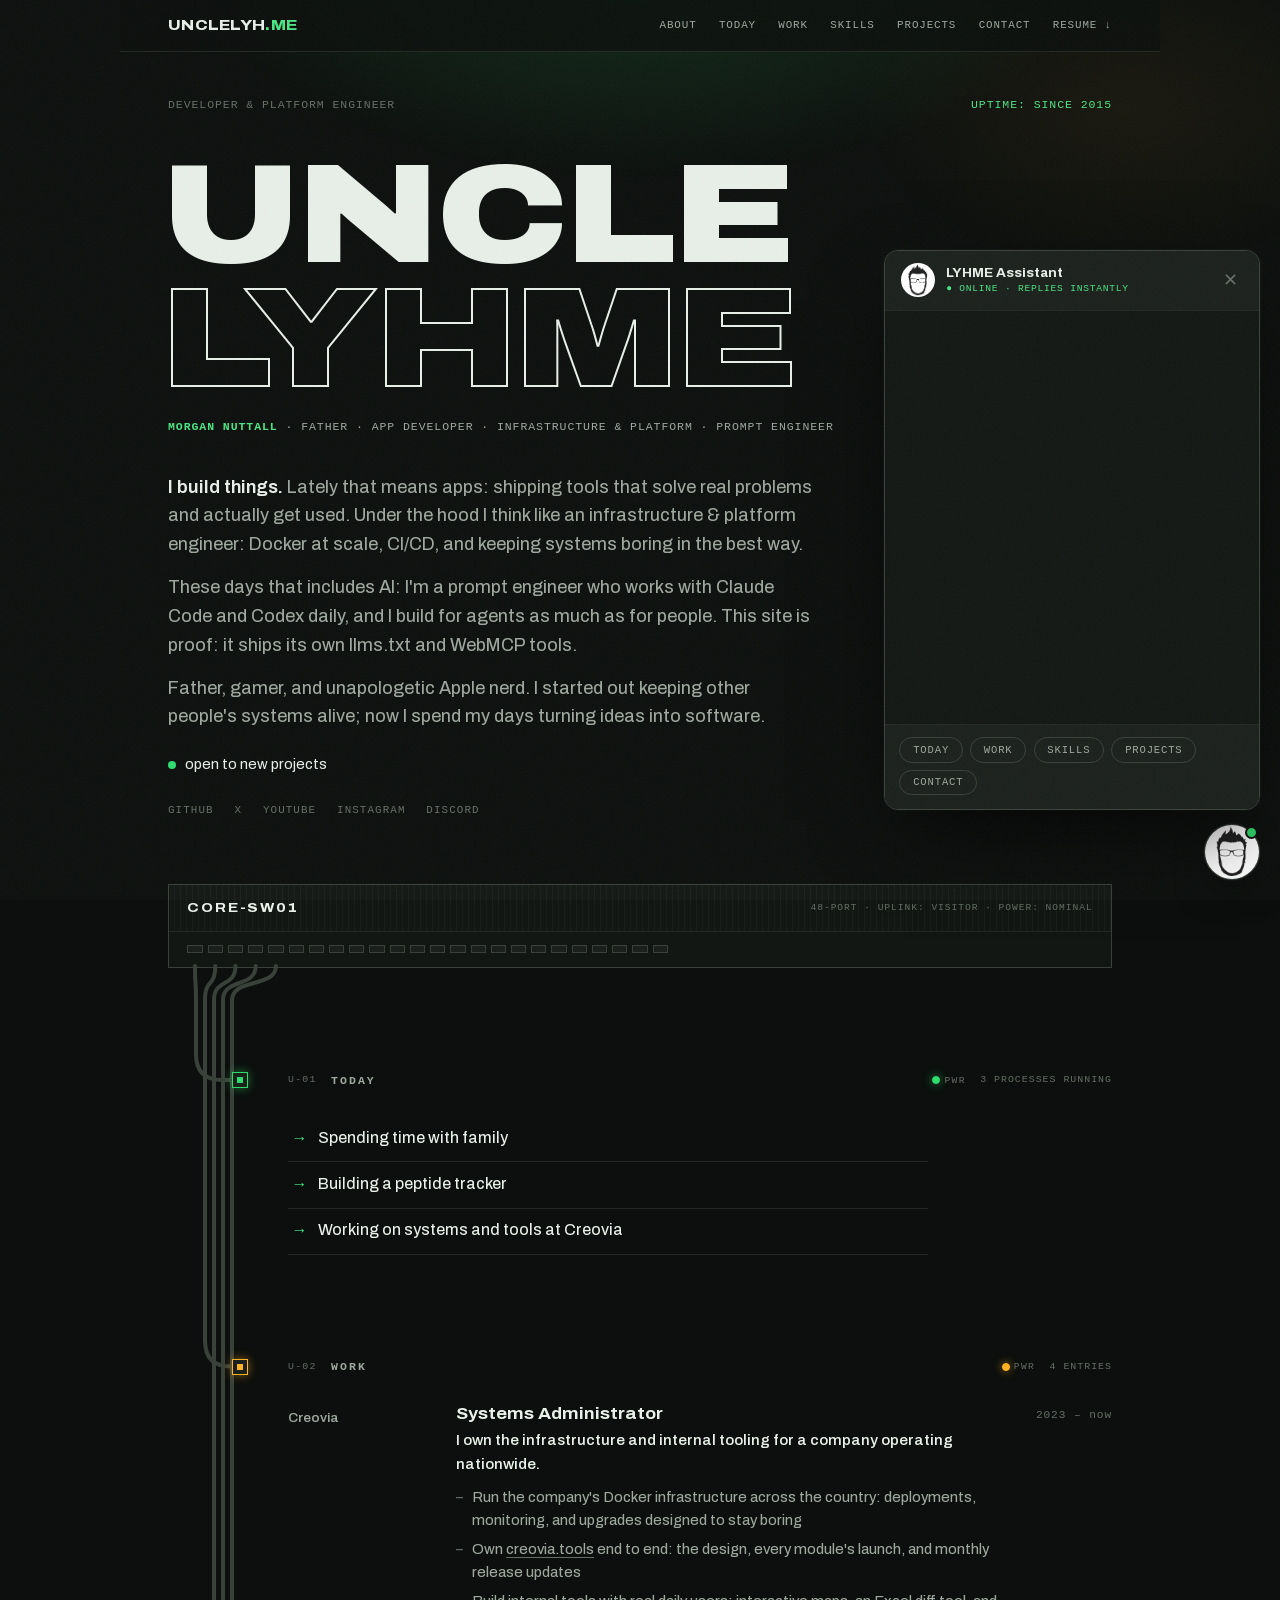
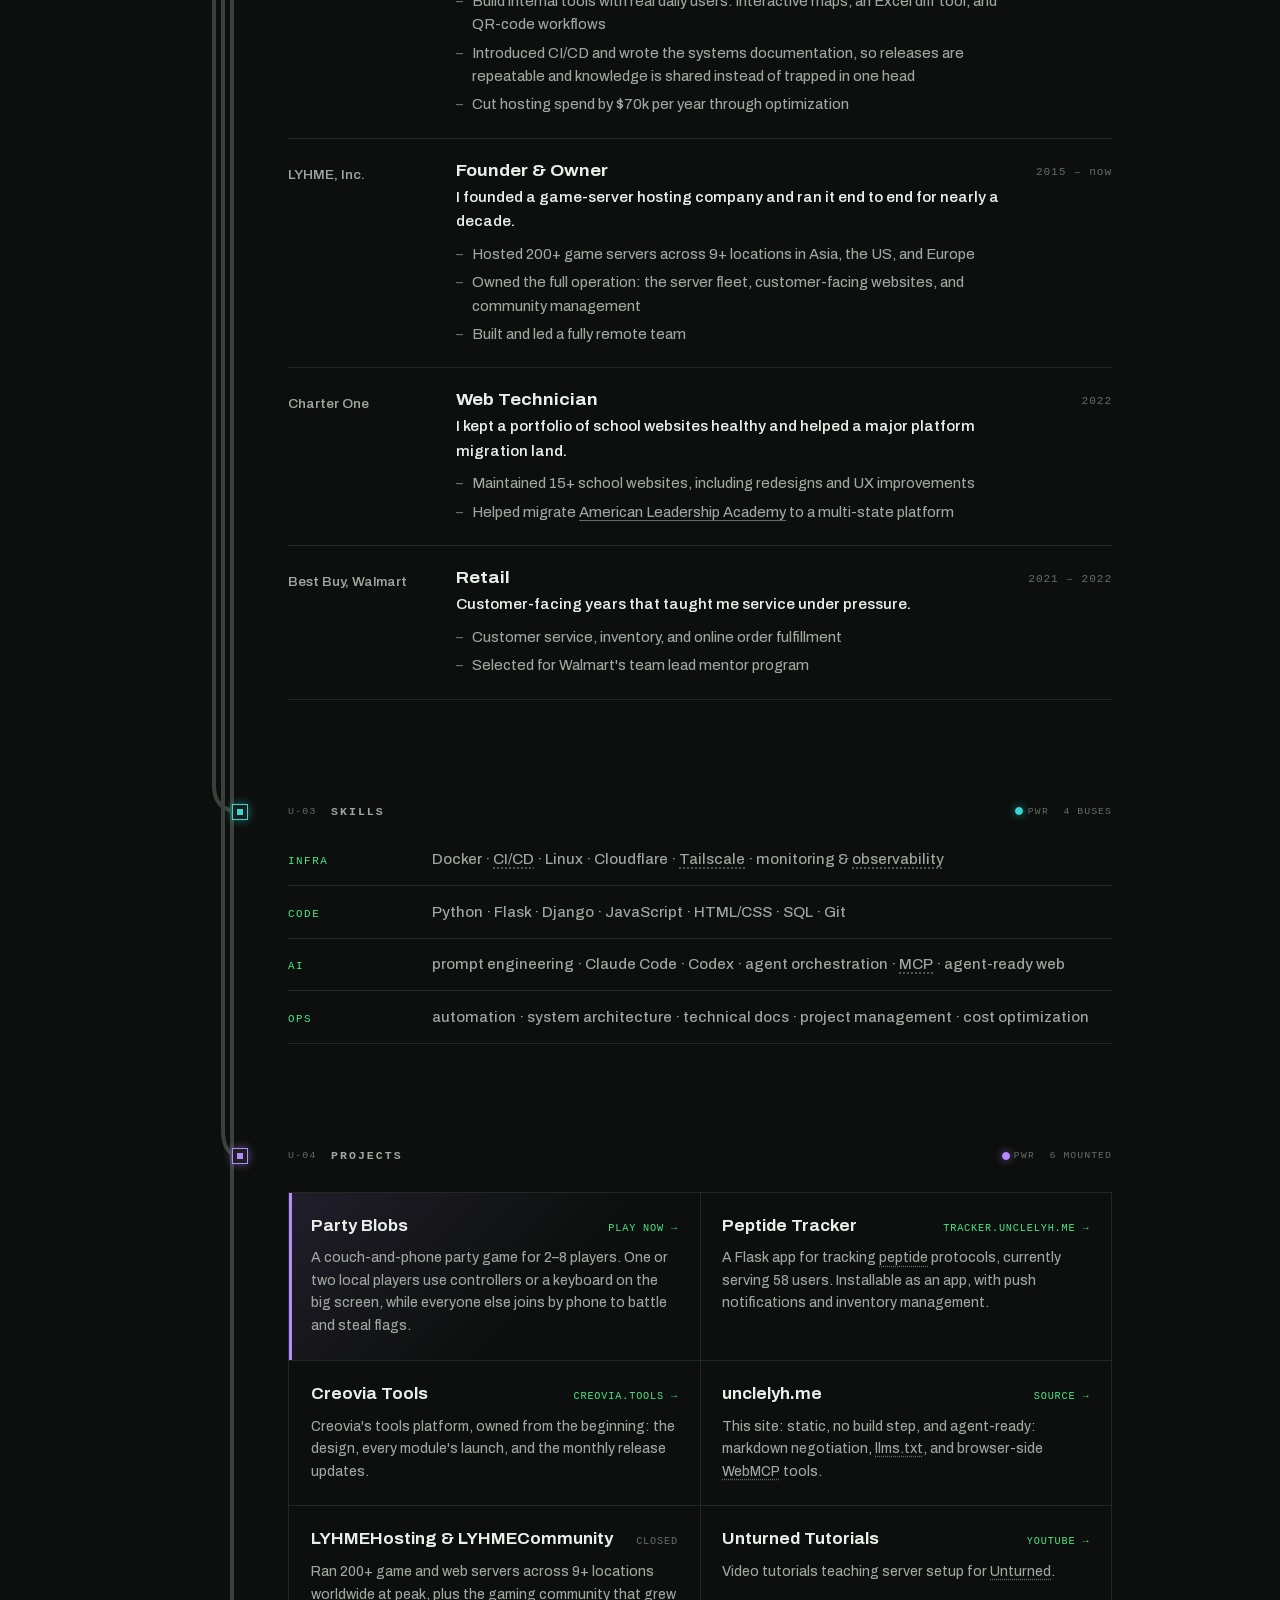
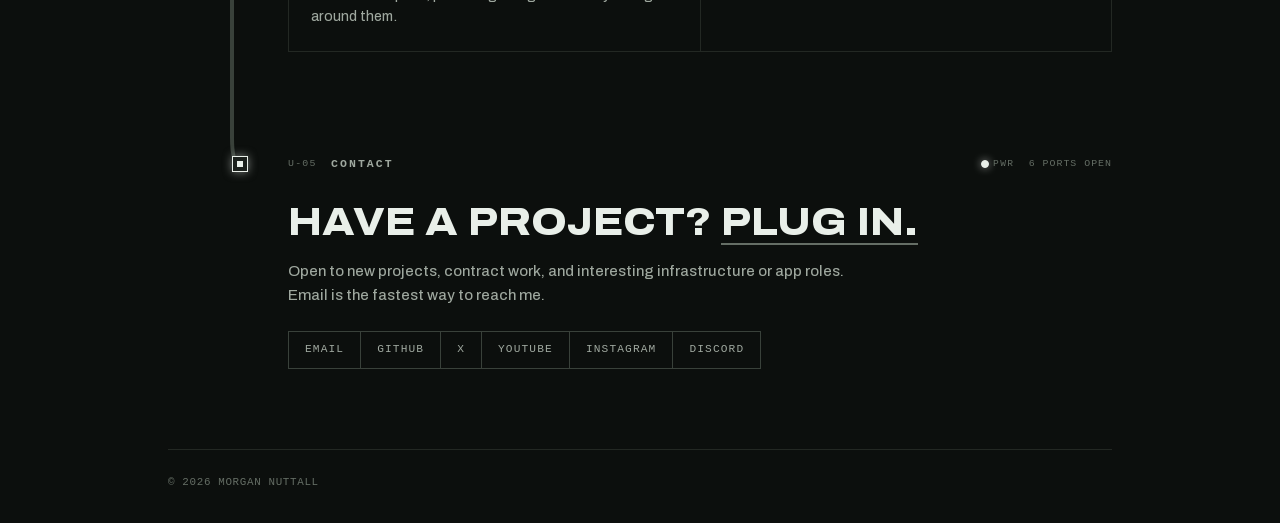
==== commit 784304f4: "[verified] feat: feature Party Blobs on personal site" ====
--- a/index.html
+++ b/index.html
@@ -23,9 +23,9 @@
     <meta name="twitter:description" content="Developer who builds apps and the infrastructure to run them. Founder of LYHME, Inc.">
 
     <title>Morgan Nuttall | Developer & Platform Engineer</title>
-    <link rel="stylesheet" href="assets/css/tokens.css?v=40">
-    <link rel="stylesheet" href="assets/css/layout.css?v=40">
-    <link rel="stylesheet" href="assets/css/components.css?v=40">
+    <link rel="stylesheet" href="assets/css/tokens.css?v=41">
+    <link rel="stylesheet" href="assets/css/layout.css?v=41">
+    <link rel="stylesheet" href="assets/css/components.css?v=41">
     <link rel="icon" href="./assets/img/avatar.png" type="image/png">
 
     <!-- Canonical URL -->
@@ -222,10 +222,17 @@
                         <span class="unit">u-04</span>
                         <h2>Projects</h2>
                         <span class="pwr" aria-hidden="true"><i></i>pwr</span>
-                        <span class="note">5 mounted</span>
+                        <span class="note">6 mounted</span>
                     </div>
                     <div class="node-body">
                         <div class="projects-grid">
+                            <article class="card card--featured">
+                                <div class="card-top">
+                                    <h3>Party Blobs</h3>
+                                    <a href="https://partyblobs.unclelyh.me/" target="_blank" rel="noopener noreferrer" class="card-link">play now &rarr;</a>
+                                </div>
+                                <p>A couch-and-phone party game for 2&ndash;8 players. One or two local players use controllers or a keyboard on the big screen, while everyone else joins by phone to battle and steal flags.</p>
+                            </article>
                             <article class="card">
                                 <div class="card-top">
                                     <h3>Peptide Tracker</h3>
@@ -391,6 +398,7 @@
 
         <h2>Selected Projects</h2>
         <ul>
+            <li><strong>Party Blobs</strong> (partyblobs.unclelyh.me): couch-and-phone party games for 2&ndash;8 players, with controllers or keyboard on the big screen and room-code phone joining</li>
             <li><strong>Creovia Tools</strong> (creovia.tools): company tools platform owned from the beginning: design, module launches, and monthly release updates</li>
             <li><strong>Peptide Tracker</strong> (tracker.unclelyh.me): Flask app serving 58 users, installable with push notifications and inventory management</li>
             <li><strong>unclelyh.me</strong>: static, agent-ready personal site publishing llms.txt, markdown negotiation, and browser-side WebMCP tools</li>
@@ -425,6 +433,6 @@
     <!-- Toast Notification -->
     <div class="toast" id="toast" role="status" aria-live="polite"></div>
 
-    <script type="module" src="assets/js/main.js?v=40"></script>
+    <script type="module" src="assets/js/main.js?v=41"></script>
 </body>
 </html>
--- a/assets/css/components.css
+++ b/assets/css/components.css
@@ -161,6 +161,17 @@
     transition: background 0.2s var(--ease);
 }
 .card:hover { background: var(--bg-elev); }
+.card--featured {
+    background: linear-gradient(135deg,
+        color-mix(in srgb, var(--line, var(--accent)) 12%, var(--bg)),
+        var(--bg) 62%);
+    box-shadow: inset 3px 0 0 var(--line, var(--accent));
+}
+.card--featured:hover {
+    background: linear-gradient(135deg,
+        color-mix(in srgb, var(--line, var(--accent)) 18%, var(--bg-elev)),
+        var(--bg-elev) 62%);
+}
 /* odd card count: let the last card fill the row instead of leaving a dead cell */
 .card:last-child:nth-child(odd) { grid-column: 1 / -1; }
 .card-top {
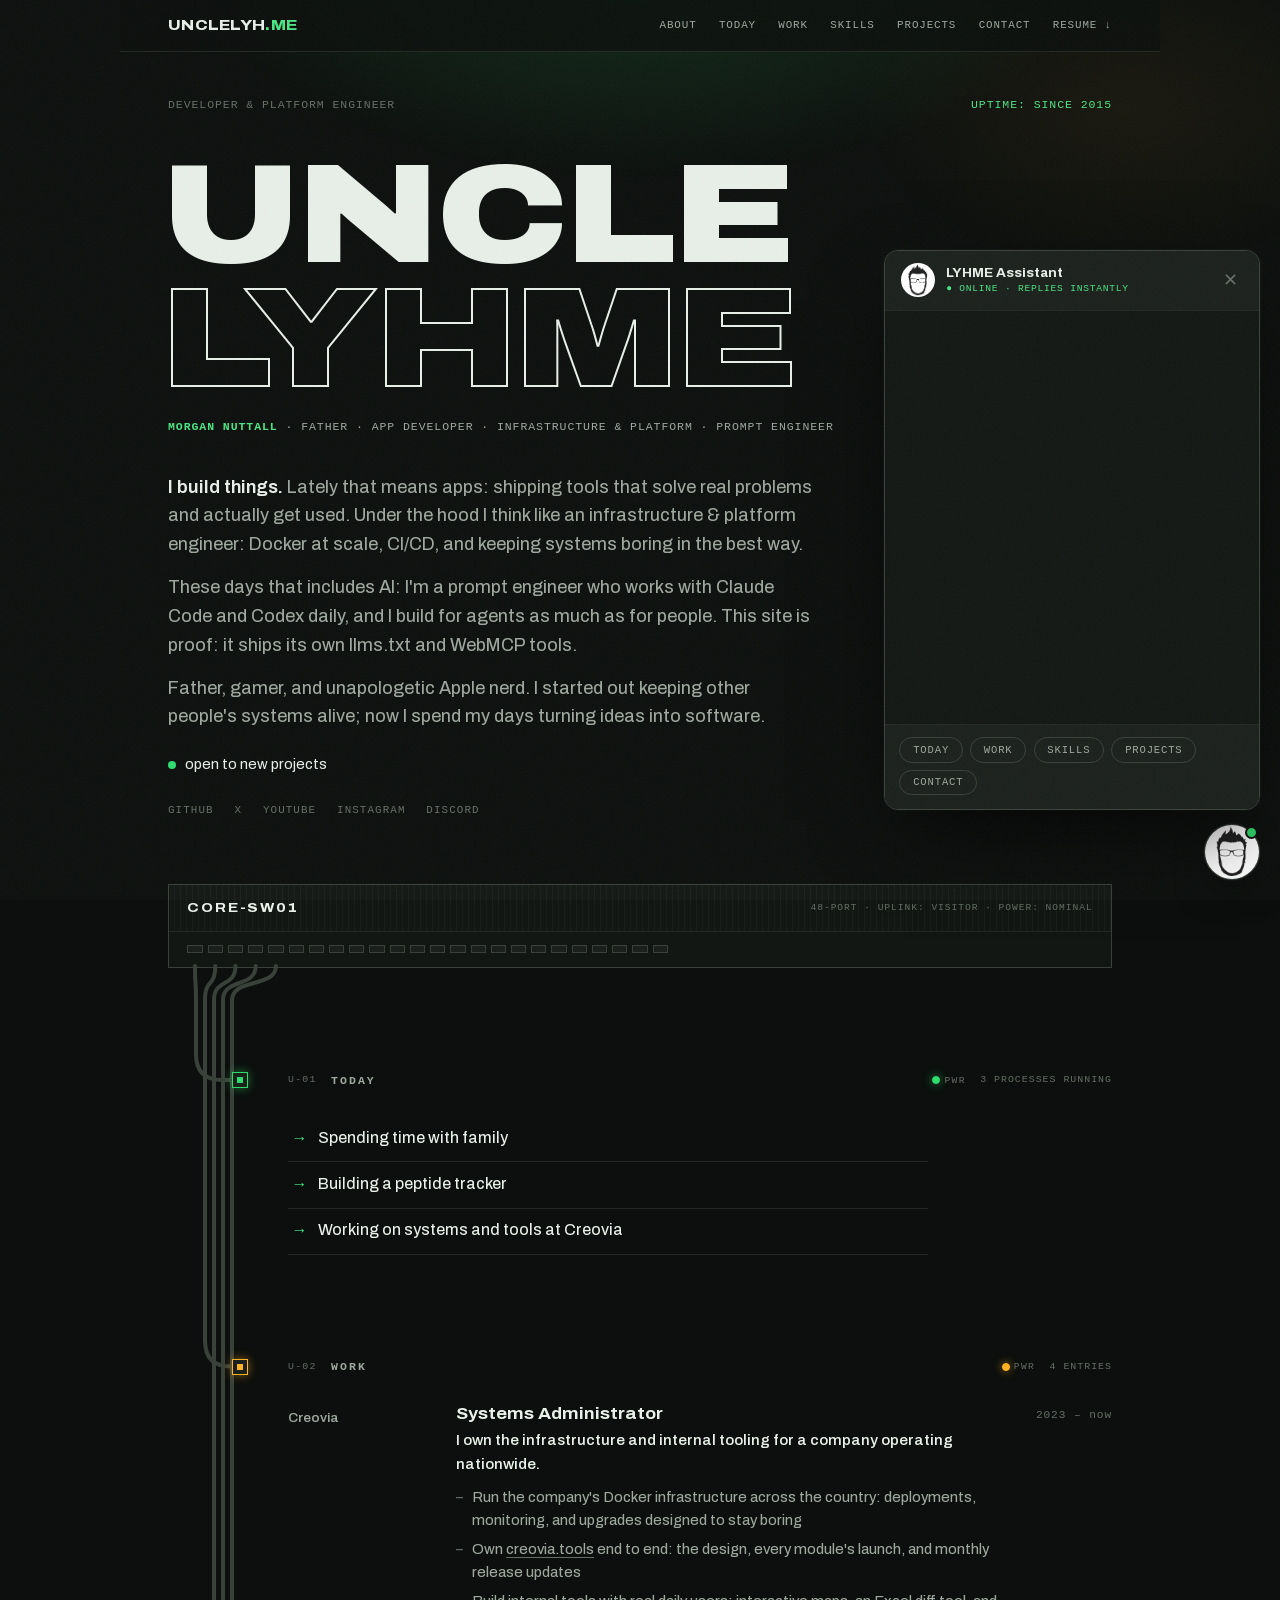
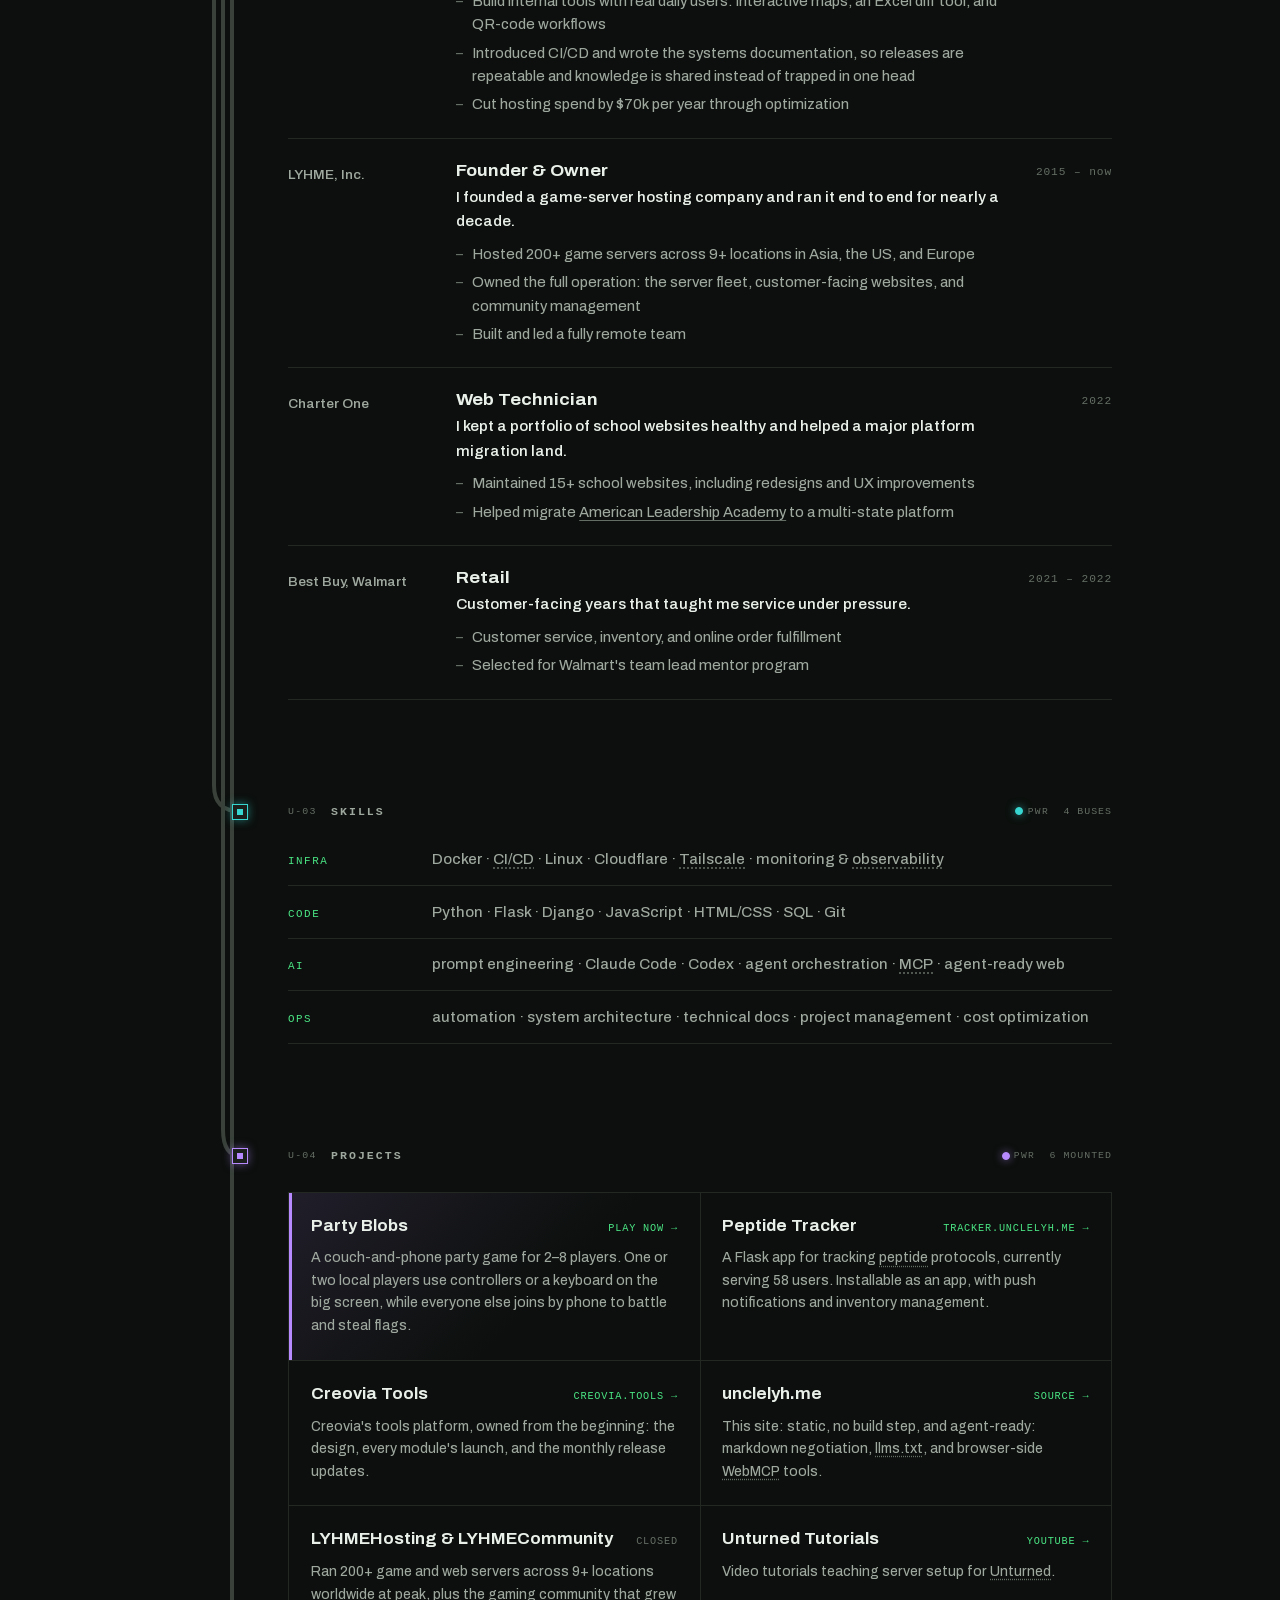
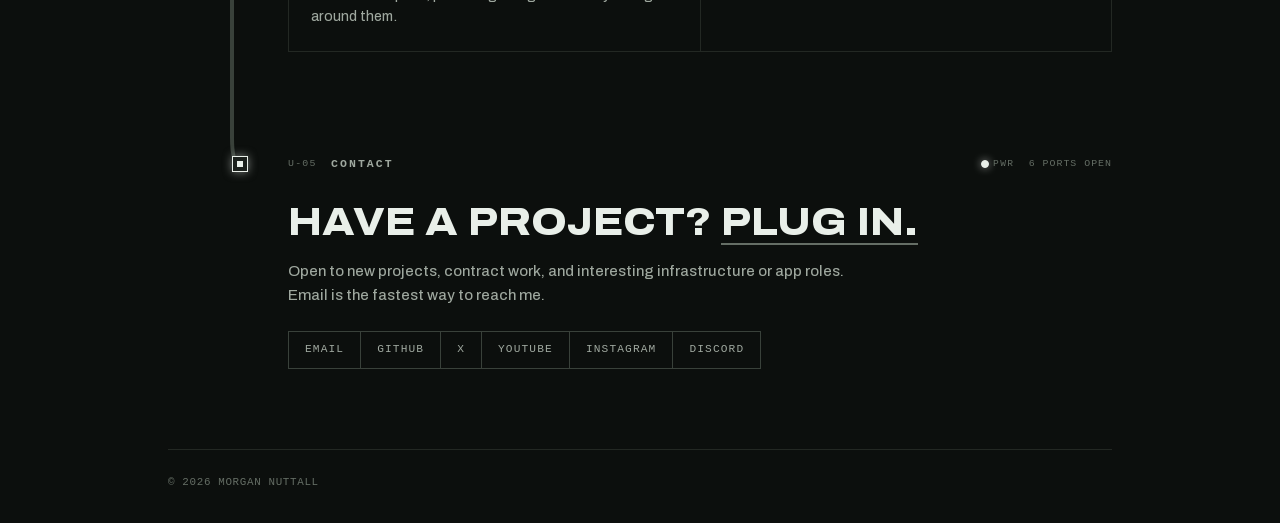
==== commit 9cd7f858: "fix: advance Party Blobs cache revision" ====
--- a/index.html
+++ b/index.html
@@ -23,9 +23,9 @@
     <meta name="twitter:description" content="Developer who builds apps and the infrastructure to run them. Founder of LYHME, Inc.">
 
     <title>Morgan Nuttall | Developer & Platform Engineer</title>
-    <link rel="stylesheet" href="assets/css/tokens.css?v=41">
-    <link rel="stylesheet" href="assets/css/layout.css?v=41">
-    <link rel="stylesheet" href="assets/css/components.css?v=41">
+    <link rel="stylesheet" href="assets/css/tokens.css?v=43">
+    <link rel="stylesheet" href="assets/css/layout.css?v=43">
+    <link rel="stylesheet" href="assets/css/components.css?v=43">
     <link rel="icon" href="./assets/img/avatar.png" type="image/png">
 
     <!-- Canonical URL -->
@@ -433,6 +433,6 @@
     <!-- Toast Notification -->
     <div class="toast" id="toast" role="status" aria-live="polite"></div>
 
-    <script type="module" src="assets/js/main.js?v=41"></script>
+    <script type="module" src="assets/js/main.js?v=43"></script>
 </body>
 </html>
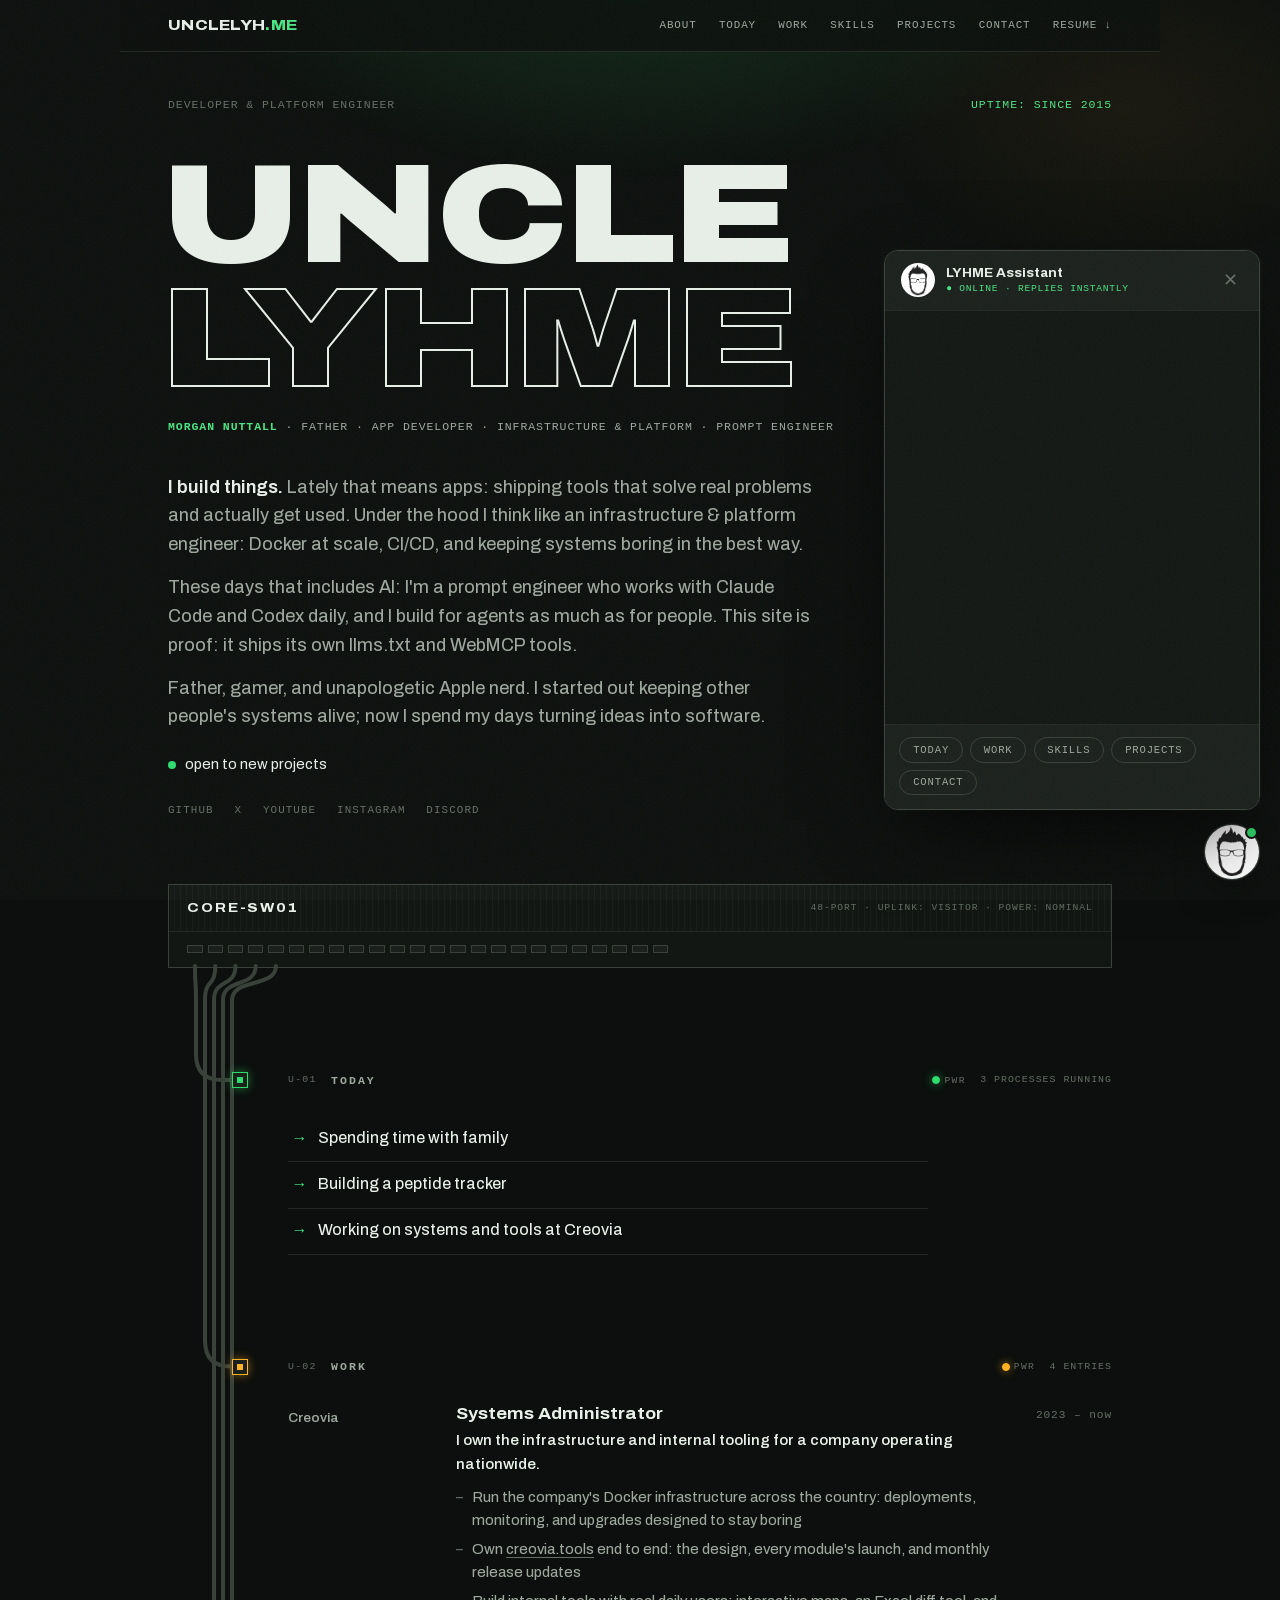
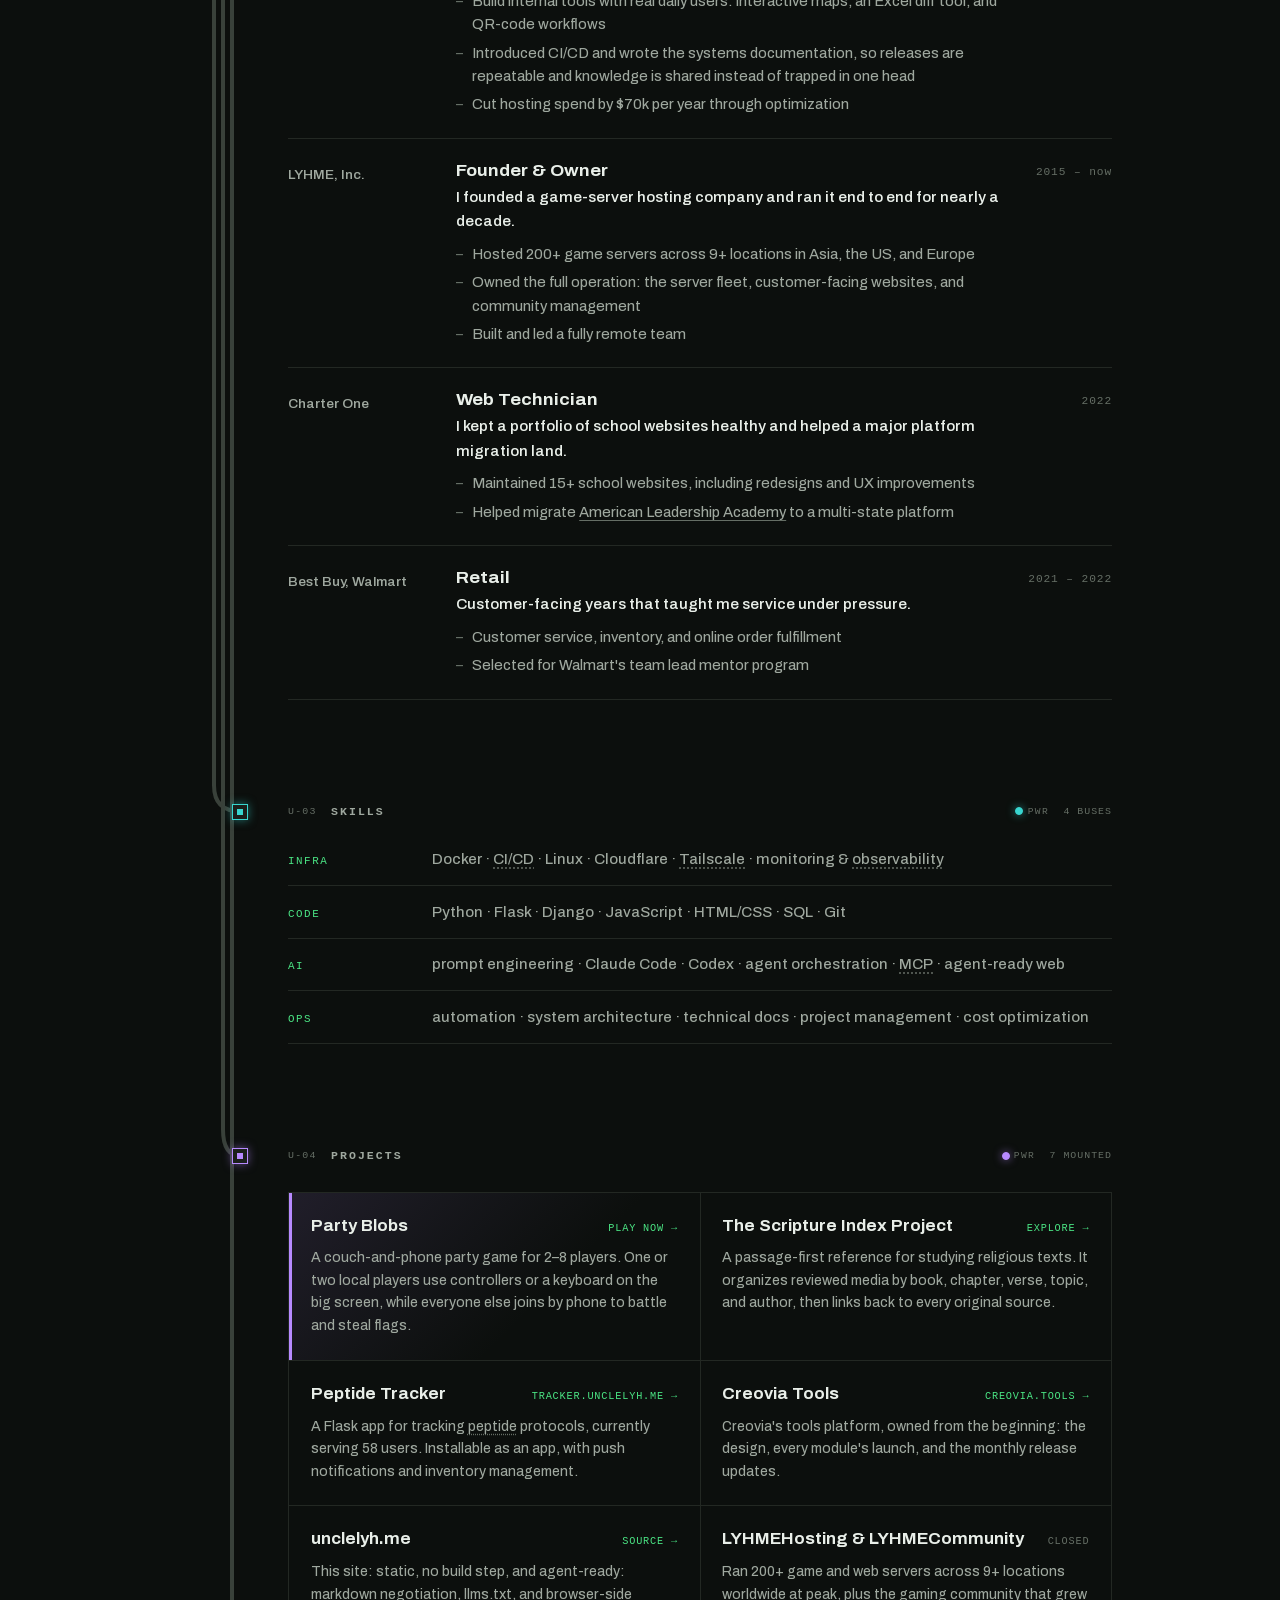
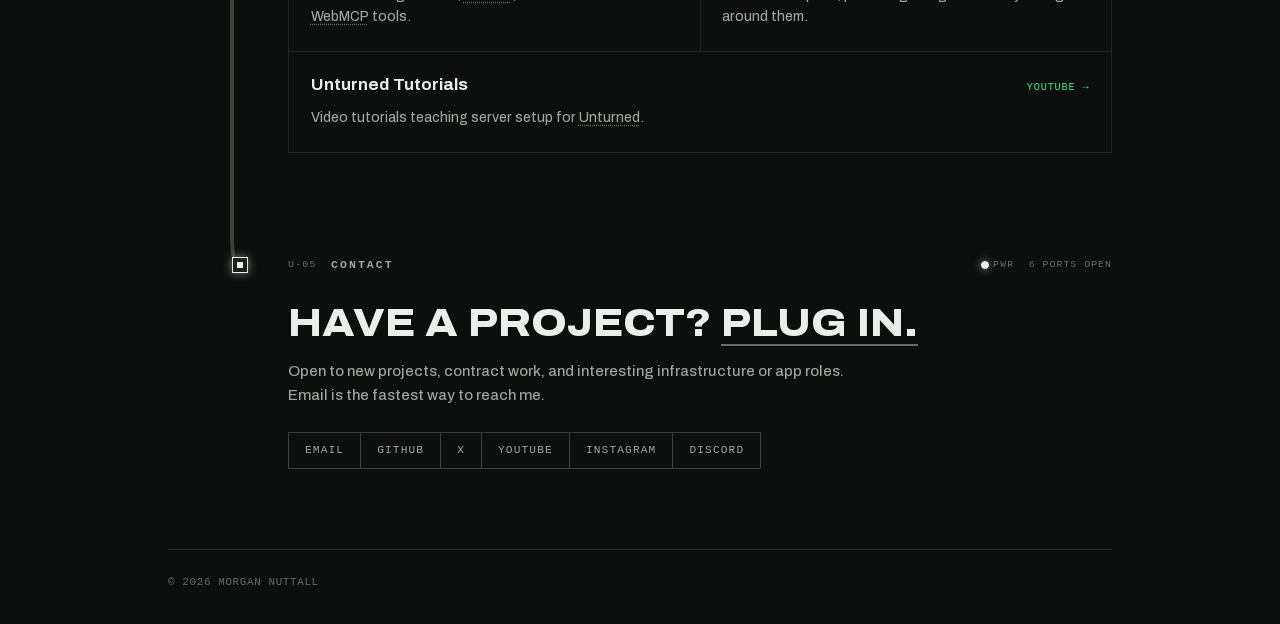
==== commit e1fb79f3: "feat: add Scripture Index project" ====
--- a/index.html
+++ b/index.html
@@ -23,9 +23,9 @@
     <meta name="twitter:description" content="Developer who builds apps and the infrastructure to run them. Founder of LYHME, Inc.">
 
     <title>Morgan Nuttall | Developer & Platform Engineer</title>
-    <link rel="stylesheet" href="assets/css/tokens.css?v=43">
-    <link rel="stylesheet" href="assets/css/layout.css?v=43">
-    <link rel="stylesheet" href="assets/css/components.css?v=43">
+    <link rel="stylesheet" href="assets/css/tokens.css?v=44">
+    <link rel="stylesheet" href="assets/css/layout.css?v=44">
+    <link rel="stylesheet" href="assets/css/components.css?v=44">
     <link rel="icon" href="./assets/img/avatar.png" type="image/png">
 
     <!-- Canonical URL -->
@@ -222,7 +222,7 @@
                         <span class="unit">u-04</span>
                         <h2>Projects</h2>
                         <span class="pwr" aria-hidden="true"><i></i>pwr</span>
-                        <span class="note">6 mounted</span>
+                        <span class="note">7 mounted</span>
                     </div>
                     <div class="node-body">
                         <div class="projects-grid">
@@ -232,6 +232,13 @@
                                     <a href="https://partyblobs.unclelyh.me/" target="_blank" rel="noopener noreferrer" class="card-link">play now &rarr;</a>
                                 </div>
                                 <p>A couch-and-phone party game for 2&ndash;8 players. One or two local players use controllers or a keyboard on the big screen, while everyone else joins by phone to battle and steal flags.</p>
+                            </article>
+                            <article class="card">
+                                <div class="card-top">
+                                    <h3>The Scripture Index Project</h3>
+                                    <a href="https://scripture-tracker.unclelyh.me/" target="_blank" rel="noopener noreferrer" class="card-link">explore &rarr;</a>
+                                </div>
+                                <p>A passage-first reference for studying religious texts. It organizes reviewed media by book, chapter, verse, topic, and author, then links back to every original source.</p>
                             </article>
                             <article class="card">
                                 <div class="card-top">
@@ -399,6 +406,7 @@
         <h2>Selected Projects</h2>
         <ul>
             <li><strong>Party Blobs</strong> (partyblobs.unclelyh.me): couch-and-phone party games for 2&ndash;8 players, with controllers or keyboard on the big screen and room-code phone joining</li>
+            <li><strong>The Scripture Index Project</strong> (scripture-tracker.unclelyh.me): passage-first reference organizing reviewed media by book, chapter, verse, topic, and author</li>
             <li><strong>Creovia Tools</strong> (creovia.tools): company tools platform owned from the beginning: design, module launches, and monthly release updates</li>
             <li><strong>Peptide Tracker</strong> (tracker.unclelyh.me): Flask app serving 58 users, installable with push notifications and inventory management</li>
             <li><strong>unclelyh.me</strong>: static, agent-ready personal site publishing llms.txt, markdown negotiation, and browser-side WebMCP tools</li>
@@ -433,6 +441,6 @@
     <!-- Toast Notification -->
     <div class="toast" id="toast" role="status" aria-live="polite"></div>
 
-    <script type="module" src="assets/js/main.js?v=43"></script>
+    <script type="module" src="assets/js/main.js?v=44"></script>
 </body>
 </html>
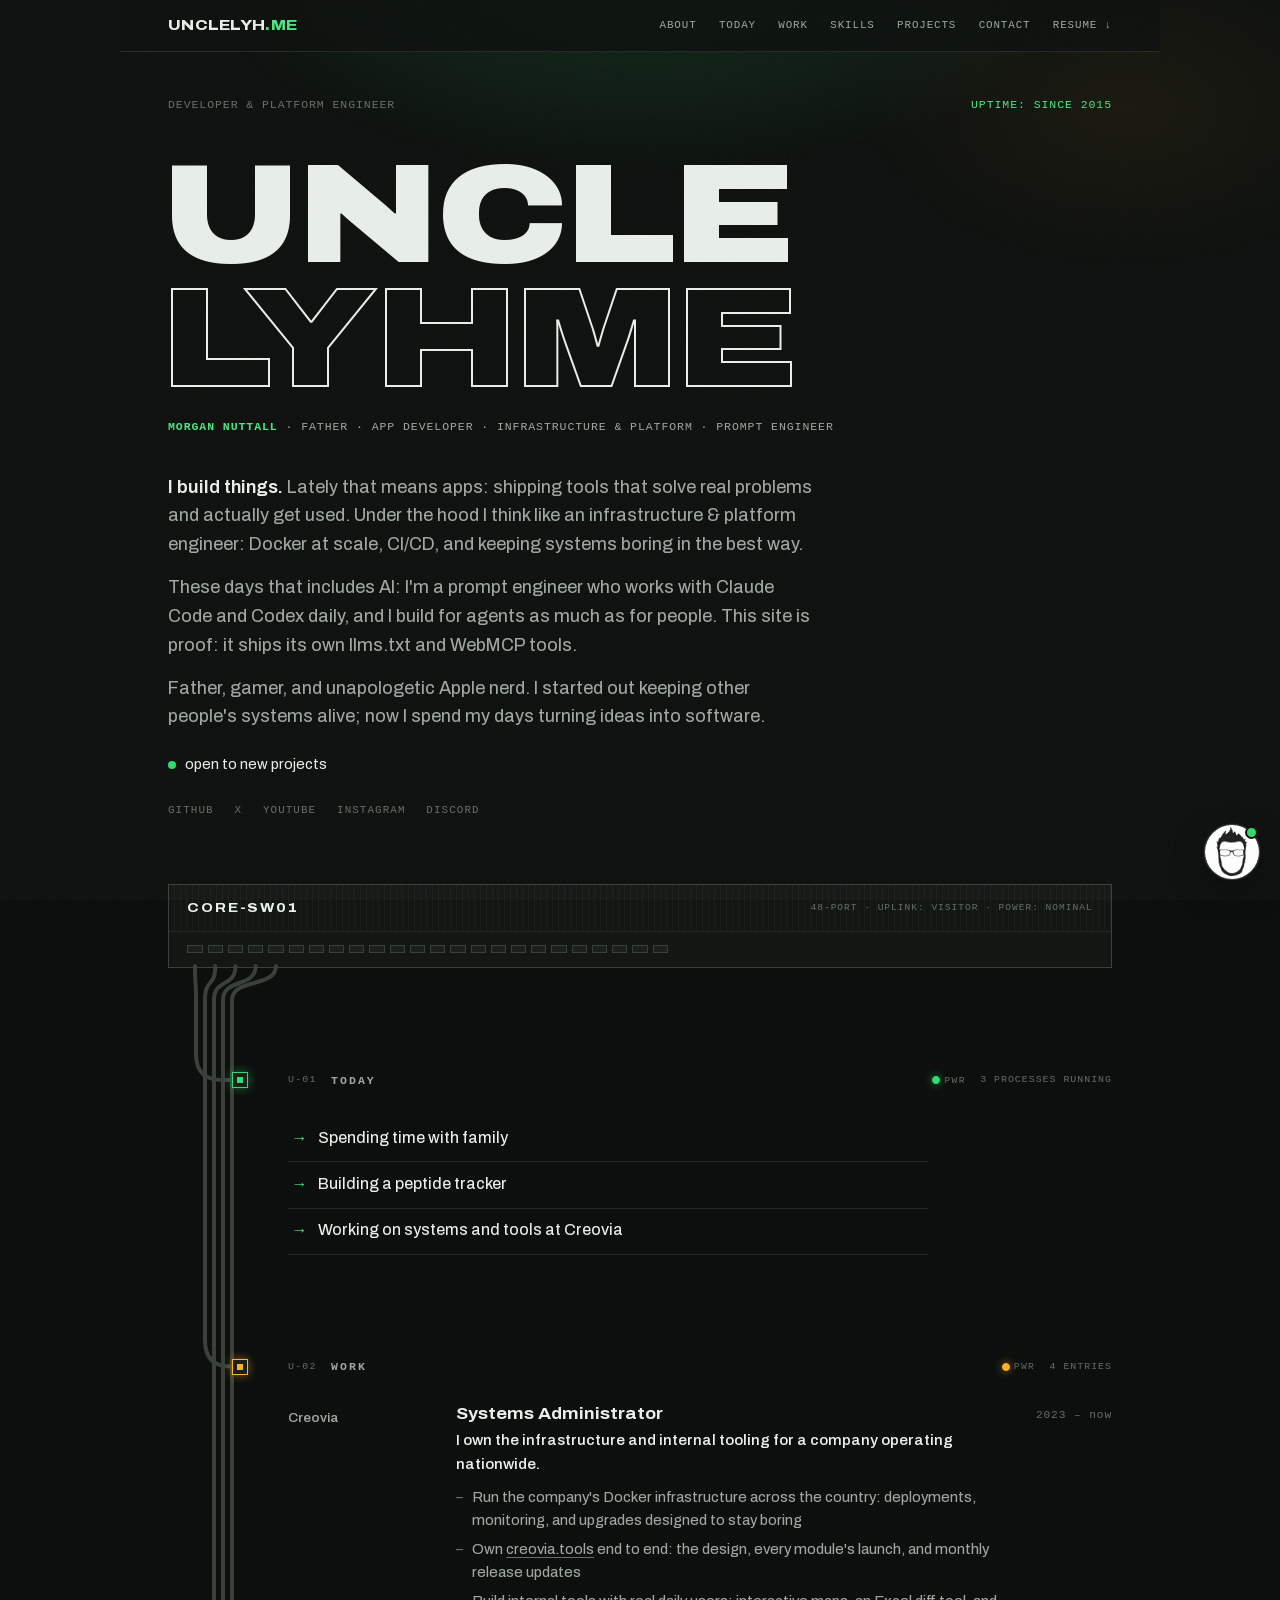
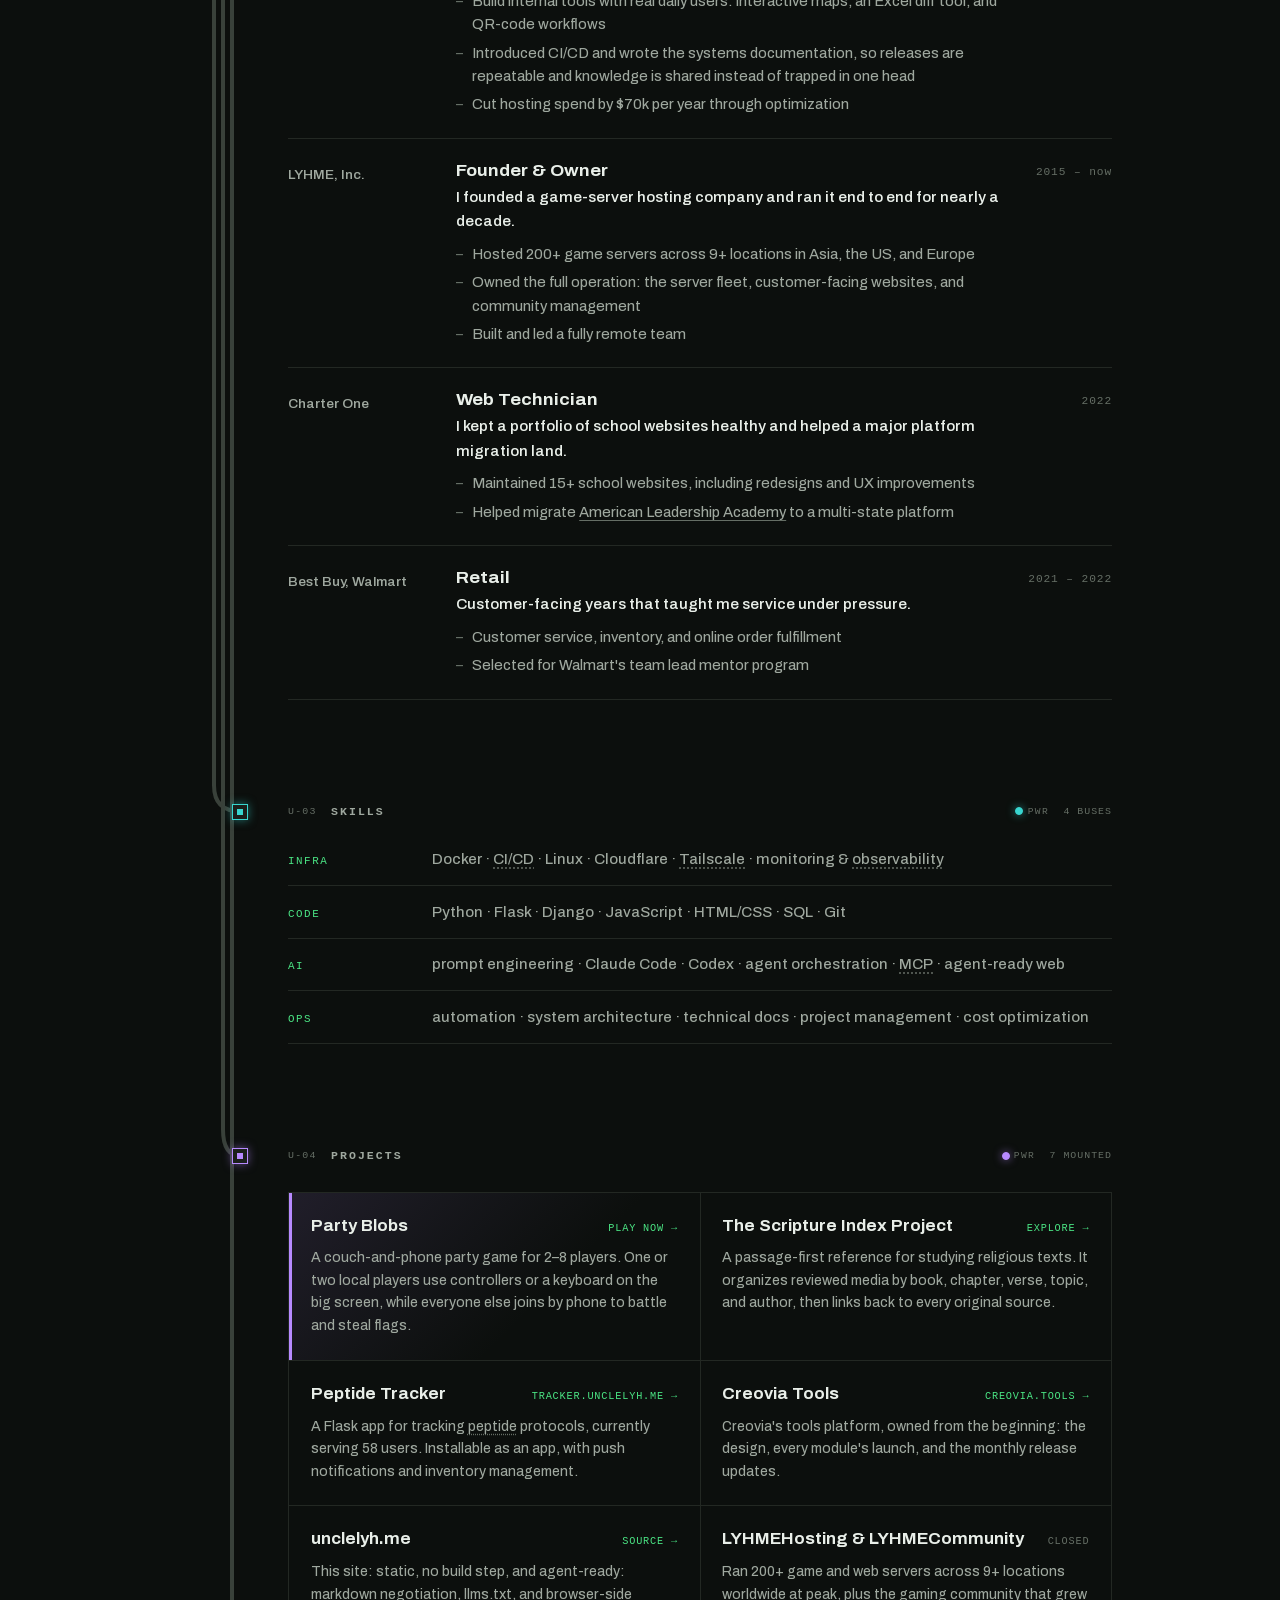
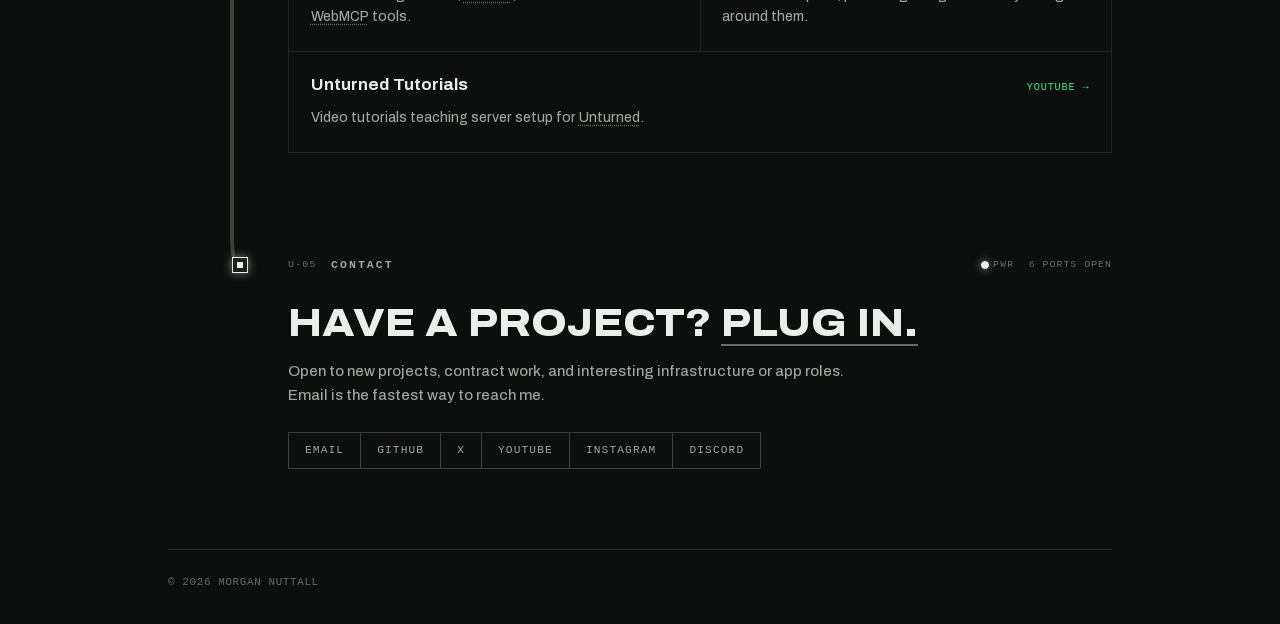
==== commit ddfe2937: "feat(assets): favicon set, OG image, web manifest — full head coverage - derive icon-192/512, apple-" ====
--- a/index.html
+++ b/index.html
@@ -15,18 +15,26 @@
     <meta property="og:title" content="Morgan Nuttall - Developer & Platform Engineer">
     <meta property="og:description" content="I build apps and the infrastructure to run them. Docker at scale, CI/CD, and tools that solve real problems. Founder of LYHME, Inc.">
     <meta property="og:url" content="https://unclelyh.me">
-    <meta property="og:image" content="https://unclelyh.me/assets/img/avatar.png">
+    <meta property="og:image" content="https://unclelyh.me/assets/img/og-image.png">
+    <meta property="og:image:width" content="1200">
+    <meta property="og:image:height" content="630">
 
     <!-- Twitter Card -->
-    <meta name="twitter:card" content="summary">
+    <meta name="twitter:card" content="summary_large_image">
     <meta name="twitter:title" content="Morgan Nuttall">
     <meta name="twitter:description" content="Developer who builds apps and the infrastructure to run them. Founder of LYHME, Inc.">
+    <meta name="twitter:image" content="https://unclelyh.me/assets/img/og-image.png">
 
     <title>Morgan Nuttall | Developer & Platform Engineer</title>
     <link rel="stylesheet" href="assets/css/tokens.css?v=44">
     <link rel="stylesheet" href="assets/css/layout.css?v=44">
     <link rel="stylesheet" href="assets/css/components.css?v=44">
-    <link rel="icon" href="./assets/img/avatar.png" type="image/png">
+    <!-- Favicons -->
+    <link rel="icon" href="/icon.svg" type="image/svg+xml">
+    <link rel="icon" href="/favicon-32.png" type="image/png" sizes="32x32">
+    <link rel="shortcut icon" href="/favicon.ico" sizes="16x16 32x32 48x48">
+    <link rel="apple-touch-icon" href="/assets/img/apple-touch-icon.png">
+    <link rel="manifest" href="/manifest.webmanifest">
 
     <!-- Canonical URL -->
     <link rel="canonical" href="https://unclelyh.me">
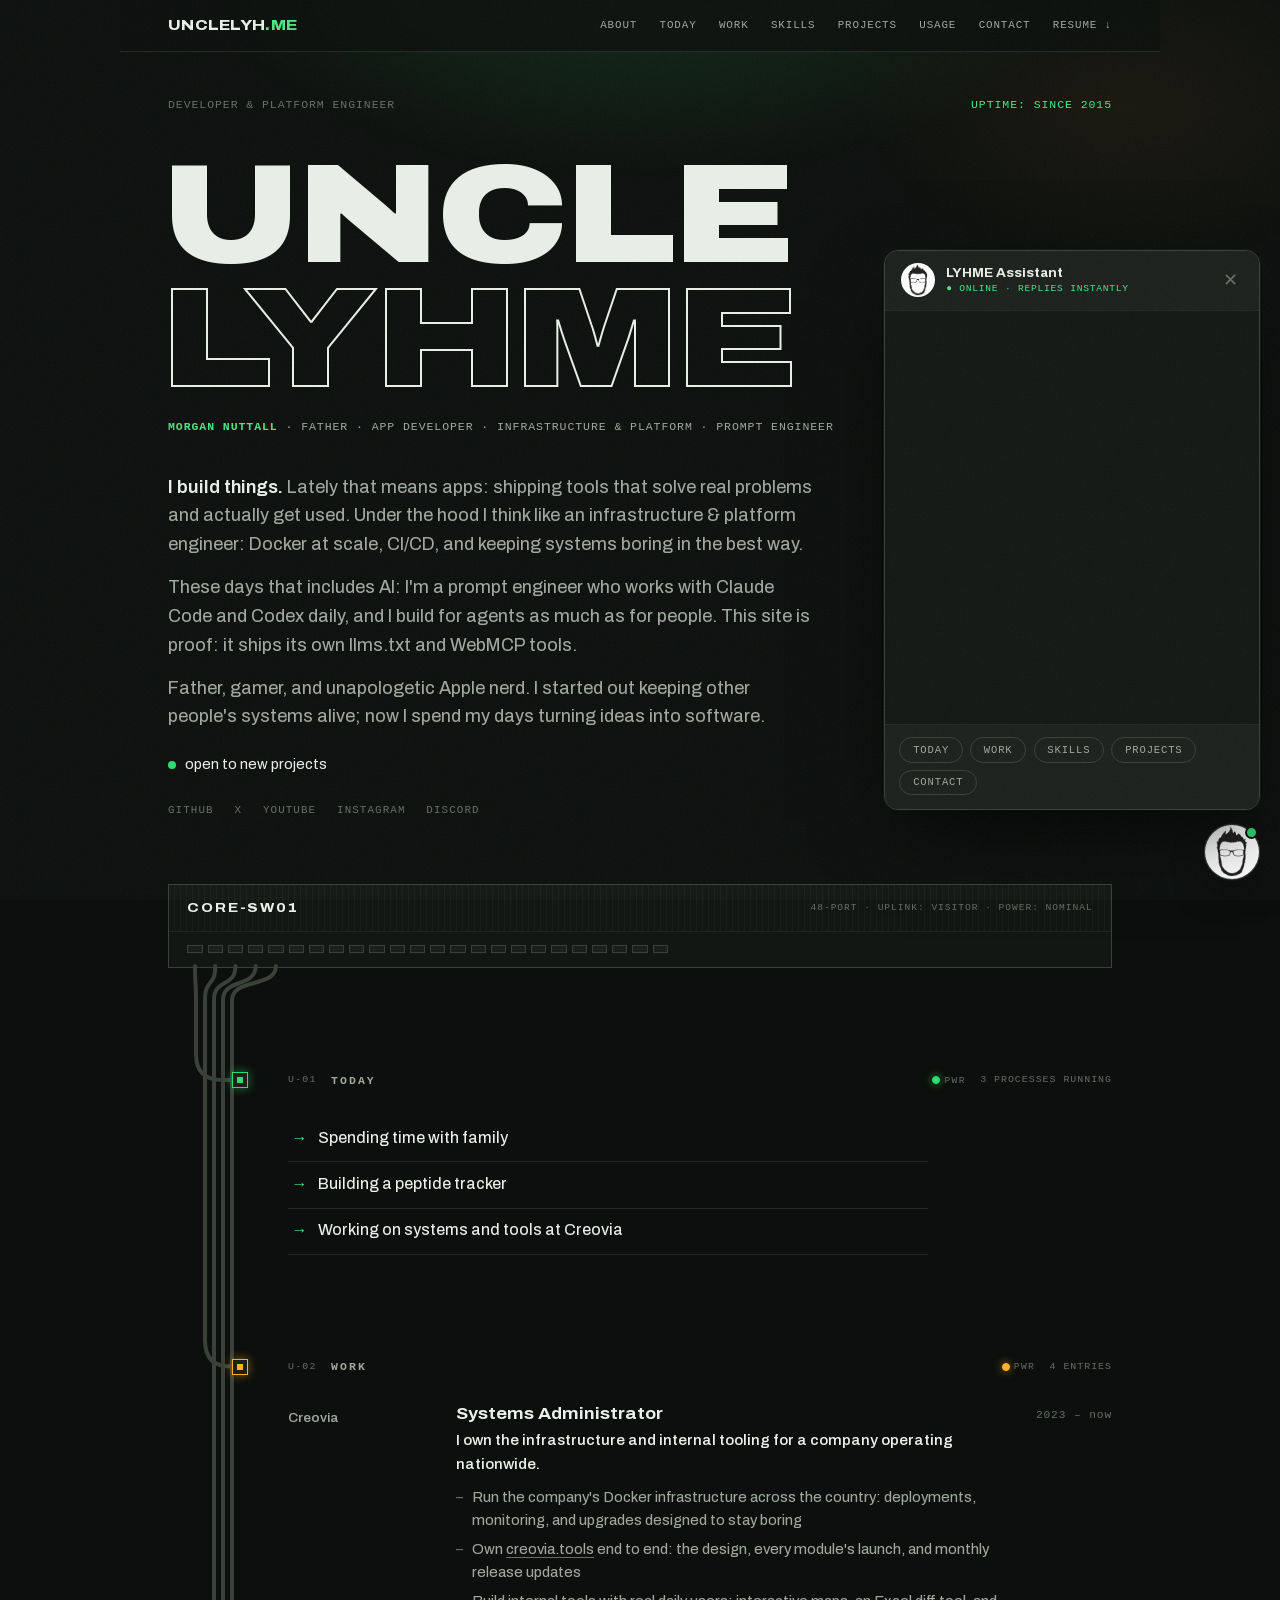
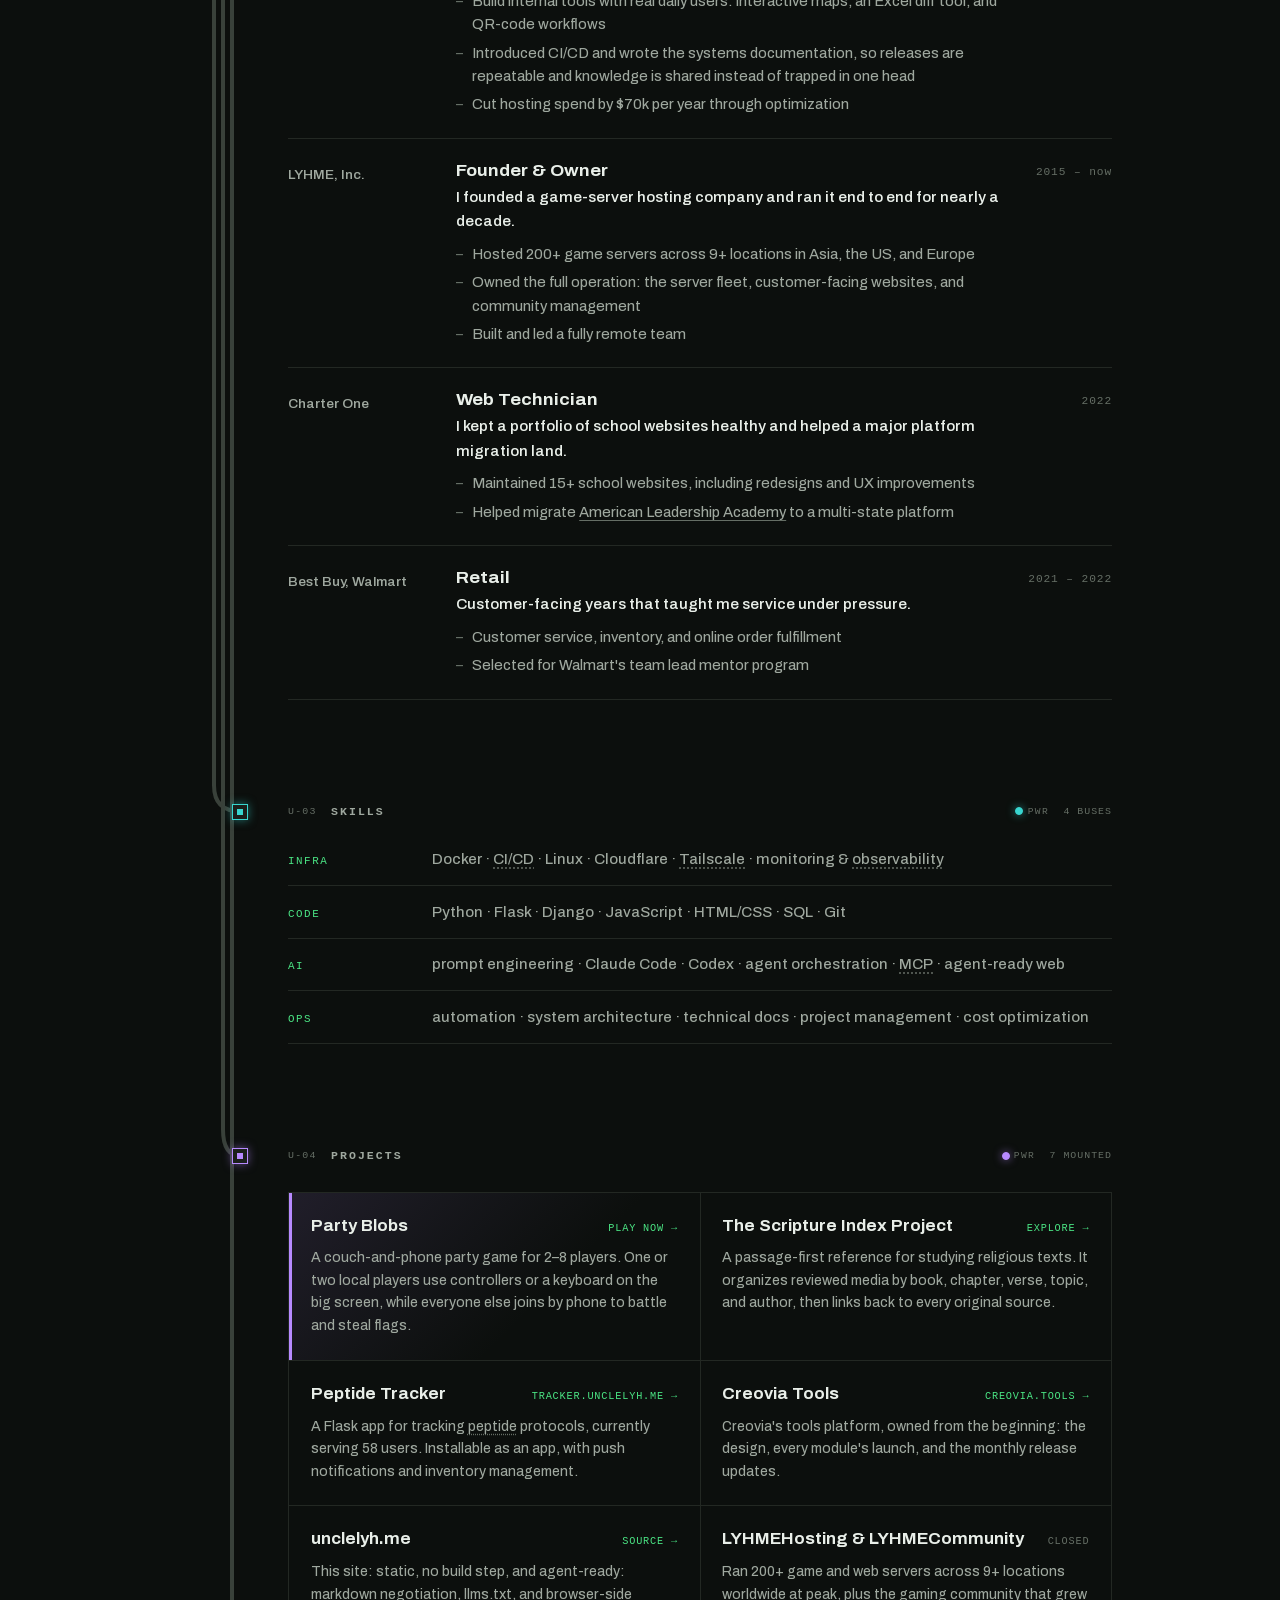
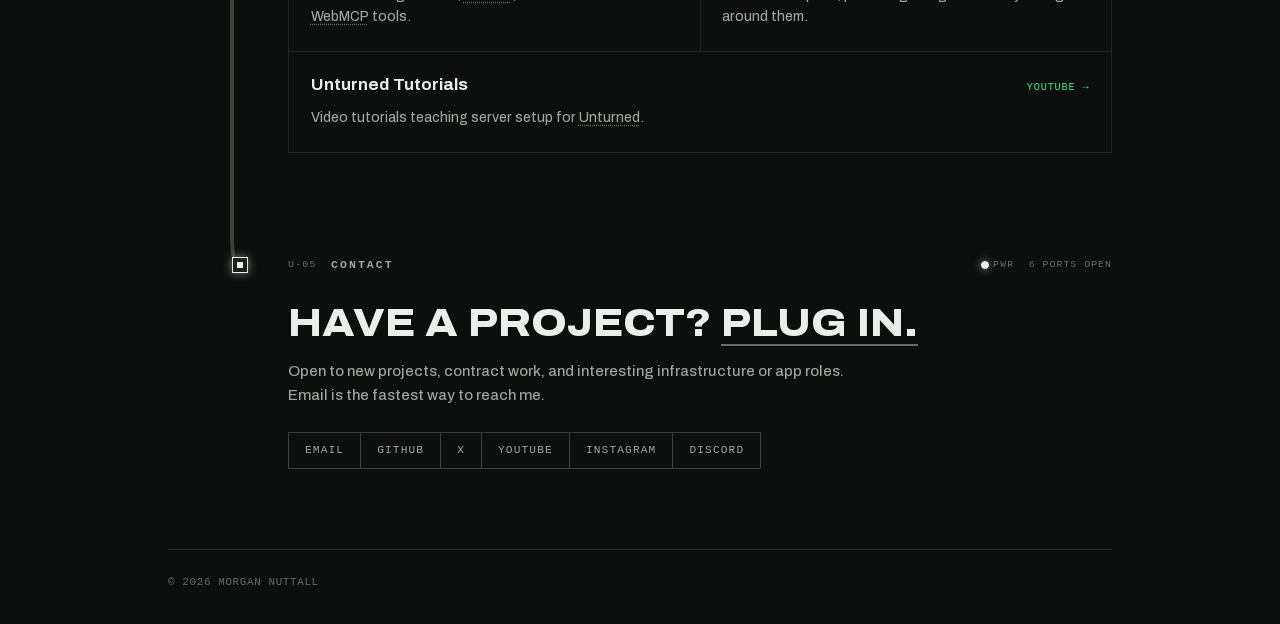
==== commit f7cff691: "feat(usage): spark-usage dashboard joins the main site at /usage - usage.html: the DGX Spark inferen" ====
--- a/index.html
+++ b/index.html
@@ -60,6 +60,7 @@
                 <a href="#experience">work</a>
                 <a href="#skills">skills</a>
                 <a href="#projects">projects</a>
+                <a href="/usage">usage</a>
                 <a href="#links">contact</a>
                 <a href="#" id="print-resume" title="Print or save this page as a PDF resume">resume&nbsp;&#8595;</a>
             </nav>
